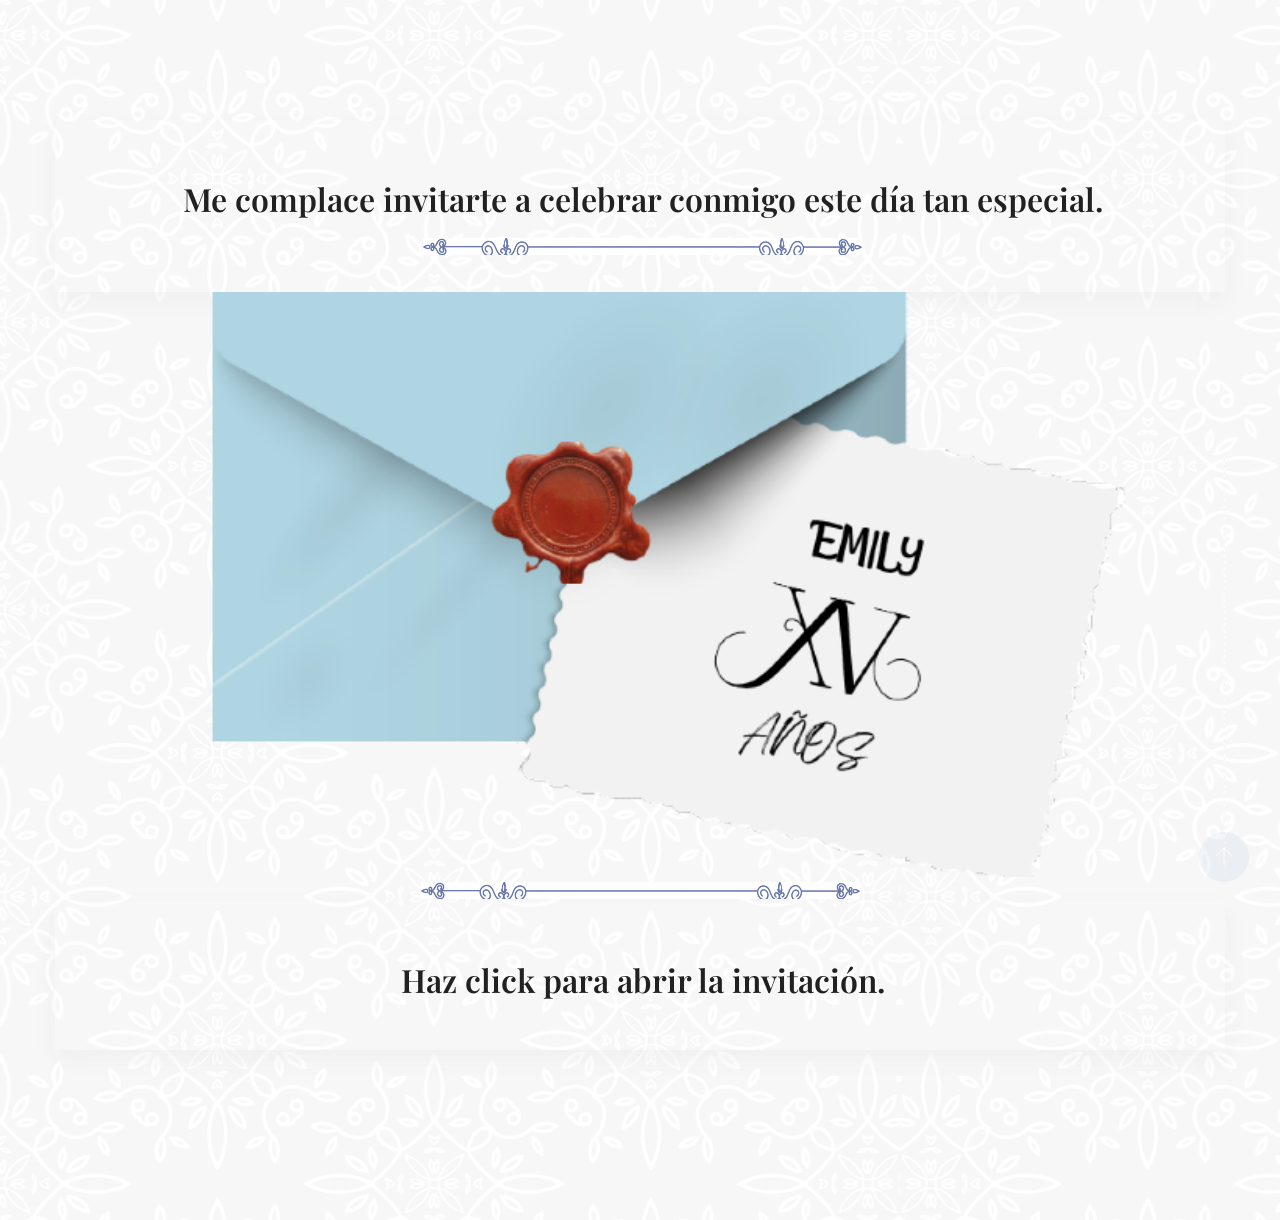
==== index.html @ 2a19848a "add audio" ====
<!doctype html>
<html class="no-js" lang="zxx">
<head>
    <meta charset="utf-8">
    <meta http-equiv="x-ua-compatible" content="ie=edge">
    <title>XV años | Emily </title>
    <meta name="description" content="">
    <meta name="viewport" content="width=device-width, initial-scale=1">
    <link rel="manifest" href="">
    <link rel="shortcut icon" type="image/x-icon" href="assets/img/favicon.ico">

    <!-- CSS here -->
    <link rel="stylesheet" href="assets/css/bootstrap.min.css">
    <link rel="stylesheet" href="assets/css/owl.carousel.min.css">
    <link rel="stylesheet" href="assets/css/flaticon.css">
    <link rel="stylesheet" href="assets/css/slicknav.css">
    <link rel="stylesheet" href="assets/css/animate.min.css">
    <link rel="stylesheet" href="assets/css/magnific-popup.css">
    <link rel="stylesheet" href="assets/css/fontawesome-all.min.css">
    <link rel="stylesheet" href="assets/css/themify-icons.css">
    <link rel="stylesheet" href="assets/css/slick.css">
    <link rel="stylesheet" href="assets/css/nice-select.css">
    <link rel="stylesheet" href="assets/css/style.css">
</head>
<body>
<!-- Preloader Start -->
<div id="preloader-active">
    <div class="preloader d-flex align-items-center justify-content-center">
        <div class="preloader-inner position-relative">
            <div class="preloader-circle"></div>
            <div class="preloader-img pere-text">
                <img src="assets/img/logo/logo.png" alt="">
            </div>
        </div>
    </div>
</div>
<!-- Preloader Start-->
<header>
   
</header>

<main style="background-image: url('assets/img/gallery/section_bg1.png'); background-size: cover; background-position: center; background-repeat: repeat;">  
    <!--? slider Area Start-->

    <!--================Blog Area =================-->
    <section class="blog_area section-padding">
        <div class="container">
            <div class="row">
                <div class="col-lg-12 mb-5 mb-lg-0">
                    <div class="blog_left_sidebar">
                        <article class="blog_item">
                            <div class="blog_details">
                                <a class="d-inline-block" href="invitacion.html">
                                    <h2>Me complace invitarte a celebrar conmigo este día tan especial.</h2>
                                     <div class=" text-center">
                                     <img src="assets/img/gallery/tittle_img.png" alt="">
                                    </div>
                                </a>
                               
                            </div>
                            <div class="blog_item_img">
                                <a  id="start" href="invitacion.html">
                                <img class="card-img rounded-0" src="assets/img/blog/single_blog_1.png" alt="">
                                 </a>
                            </div>

                             <div class=" text-center">
                                <img src="assets/img/gallery/tittle_img.png" alt="">
                            </div>

                            <div class="blog_details">
                                <a class="d-inline-block" href="invitacion.html">
                                    <h2>Haz click para abrir la invitación.</h2>
                                </a>
                              
                            </div>
                        </article>
                     
                    </div>
                </div>                    
            </div>
        </div>
    </section>
    <!--================Blog Area =================-->
</main>
<script>
const myElement = document.getElementById('start');
if (myElement) {
     console.log("existe");
    myElement.addEventListener('click', function () {
        // Guardamos una señal en localStorage antes de irnos
        localStorage.setItem('reproducirAudio', 'true');
        
        // Redirigimos a la siguiente página
       console.log("hice click");
    });
}
</script>

<!-- JS here -->

    <script src="./assets/js/vendor/modernizr-3.5.0.min.js"></script>
    <!-- Jquery, Popper, Bootstrap -->
    <script src="./assets/js/vendor/jquery-1.12.4.min.js"></script>
    <script src="./assets/js/popper.min.js"></script>
    <script src="./assets/js/bootstrap.min.js"></script>
    <!-- Jquery Mobile Menu -->
    <script src="./assets/js/jquery.slicknav.min.js"></script>

    <!-- Jquery Slick , Owl-Carousel Plugins -->
    <script src="./assets/js/owl.carousel.min.js"></script>
    <script src="./assets/js/slick.min.js"></script>

    <!-- One Page, Animated-HeadLin -->
    <script src="./assets/js/wow.min.js"></script>
    <script src="./assets/js/animated.headline.js"></script>

    <!-- Scrollup, nice-select, sticky -->
    <script src="./assets/js/jquery.scrollUp.min.js"></script>
    <script src="./assets/js/jquery.nice-select.min.js"></script>
    <script src="./assets/js/jquery.sticky.js"></script>
    <script src="./assets/js/jquery.magnific-popup.js"></script>

    <!-- contact js -->
    <script src="./assets/js/contact.js"></script>
    <script src="./assets/js/jquery.form.js"></script>
    <script src="./assets/js/jquery.validate.min.js"></script>
    <script src="./assets/js/mail-script.js"></script>
    <script src="./assets/js/jquery.ajaxchimp.min.js"></script>

    <!-- Jquery Plugins, main Jquery -->	
    <script src="./assets/js/plugins.js"></script>
    <script src="./assets/js/main.js"></script>

</body>
</html>
---- assets/css/flaticon.css ----
/*
  	Flaticon icon font: Flaticon
  	Creation date: 03/02/2020 09:43
  	*/

@font-face {
  font-family: "Flaticon";
  src: url("../fonts/Flaticon.eot");
  src: url("../fonts/Flaticon.eot?#iefix") format("embedded-opentype"),
       url("../fonts/Flaticon.woff2") format("woff2"),
       url("../fonts/Flaticon.woff") format("woff"),
       url("../fonts/Flaticon.ttf") format("truetype"),
       url("../fonts/Flaticon.svg#Flaticon") format("svg");
  font-weight: normal;
  font-style: normal;
}

@media screen and (-webkit-min-device-pixel-ratio:0) {
  @font-face {
    font-family: "Flaticon";
    src: url("../fonts/Flaticon.svg#Flaticon") format("svg");
  }
}

[class^="flaticon-"]:before, [class*=" flaticon-"]:before,
[class^="flaticon-"]:after, [class*=" flaticon-"]:after {   
font-family: Flaticon;

}

.flaticon-chart:before { content: "\f100"; }
.flaticon-speaker:before { content: "\f101"; }
.flaticon-growth:before { content: "\f102"; }
.flaticon-social-media-marketing:before { content: "\f103"; }
.flaticon-tasks:before { content: "\f104"; }
.flaticon-project:before { content: "\f105"; }
.flaticon-award:before { content: "\f106"; }
.flaticon-quote:before { content: "\f107"; }
.flaticon-quote-1:before { content: "\f108"; }
---- assets/css/themify-icons.css ----
@font-face {
	font-family: 'themify';
	src:url('../fonts/themify.eot?-fvbane');


	src:url('../fonts/themify.eot?#iefix-fvbane') format('embedded-opentype'),
		url('../fonts/themify.woff?-fvbane') format('woff'),
		url('../fonts/themify.ttf?-fvbane') format('truetype'),
		url('../fonts/themify.svg?-fvbane#themify') format('svg');
	font-weight: normal;
	font-style: normal;
}

[class^="ti-"], [class*=" ti-"] {
	font-family: 'themify';
	speak: none;
	font-style: normal;
	font-weight: normal;
	font-variant: normal;
	text-transform: none;
	line-height: 1;

	/* Better Font Rendering =========== */
	-webkit-font-smoothing: antialiased;
	-moz-osx-font-smoothing: grayscale;
}

.ti-wand:before {
	content: "\e600";
}
.ti-volume:before {
	content: "\e601";
}
.ti-user:before {
	content: "\e602";
}
.ti-unlock:before {
	content: "\e603";
}
.ti-unlink:before {
	content: "\e604";
}
.ti-trash:before {
	content: "\e605";
}
.ti-thought:before {
	content: "\e606";
}
.ti-target:before {
	content: "\e607";
}
.ti-tag:before {
	content: "\e608";
}
.ti-tablet:before {
	content: "\e609";
}
.ti-star:before {
	content: "\e60a";
}
.ti-spray:before {
	content: "\e60b";
}
.ti-signal:before {
	content: "\e60c";
}
.ti-shopping-cart:before {
	content: "\e60d";
}
.ti-shopping-cart-full:before {
	content: "\e60e";
}
.ti-settings:before {
	content: "\e60f";
}
.ti-search:before {
	content: "\e610";
}
.ti-zoom-in:before {
	content: "\e611";
}
.ti-zoom-out:before {
	content: "\e612";
}
.ti-cut:before {
	content: "\e613";
}
.ti-ruler:before {
	content: "\e614";
}
.ti-ruler-pencil:before {
	content: "\e615";
}
.ti-ruler-alt:before {
	content: "\e616";
}
.ti-bookmark:before {
	content: "\e617";
}
.ti-bookmark-alt:before {
	content: "\e618";
}
.ti-reload:before {
	content: "\e619";
}
.ti-plus:before {
	content: "\e61a";
}
.ti-pin:before {
	content: "\e61b";
}
.ti-pencil:before {
	content: "\e61c";
}
.ti-pencil-alt:before {
	content: "\e61d";
}
.ti-paint-roller:before {
	content: "\e61e";
}
.ti-paint-bucket:before {
	content: "\e61f";
}
.ti-na:before {
	content: "\e620";
}
.ti-mobile:before {
	content: "\e621";
}
.ti-minus:before {
	content: "\e622";
}
.ti-medall:before {
	content: "\e623";
}
.ti-medall-alt:before {
	content: "\e624";
}
.ti-marker:before {
	content: "\e625";
}
.ti-marker-alt:before {
	content: "\e626";
}
.ti-arrow-up:before {
	content: "\e627";
}
.ti-arrow-right:before {
	content: "\e628";
}
.ti-arrow-left:before {
	content: "\e629";
}
.ti-arrow-down:before {
	content: "\e62a";
}
.ti-lock:before {
	content: "\e62b";
}
.ti-location-arrow:before {
	content: "\e62c";
}
.ti-link:before {
	content: "\e62d";
}
.ti-layout:before {
	content: "\e62e";
}
.ti-layers:before {
	content: "\e62f";
}
.ti-layers-alt:before {
	content: "\e630";
}
.ti-key:before {
	content: "\e631";
}
.ti-import:before {
	content: "\e632";
}
.ti-image:before {
	content: "\e633";
}
.ti-heart:before {
	content: "\e634";
}
.ti-heart-broken:before {
	content: "\e635";
}
.ti-hand-stop:before {
	content: "\e636";
}
.ti-hand-open:before {
	content: "\e637";
}
.ti-hand-drag:before {
	content: "\e638";
}
.ti-folder:before {
	content: "\e639";
}
.ti-flag:before {
	content: "\e63a";
}
.ti-flag-alt:before {
	content: "\e63b";
}
.ti-flag-alt-2:before {
	content: "\e63c";
}
.ti-eye:before {
	content: "\e63d";
}
.ti-export:before {
	content: "\e63e";
}
.ti-exchange-vertical:before {
	content: "\e63f";
}
.ti-desktop:before {
	content: "\e640";
}
.ti-cup:before {
	content: "\e641";
}
.ti-crown:before {
	content: "\e642";
}
.ti-comments:before {
	content: "\e643";
}
.ti-comment:before {
	content: "\e644";
}
.ti-comment-alt:before {
	content: "\e645";
}
.ti-close:before {
	content: "\e646";
}
.ti-clip:before {
	content: "\e647";
}
.ti-angle-up:before {
	content: "\e648";
}
.ti-angle-right:before {
	content: "\e649";
}
.ti-angle-left:before {
	content: "\e64a";
}
.ti-angle-down:before {
	content: "\e64b";
}
.ti-check:before {
	content: "\e64c";
}
.ti-check-box:before {
	content: "\e64d";
}
.ti-camera:before {
	content: "\e64e";
}
.ti-announcement:before {
	content: "\e64f";
}
.ti-brush:before {
	content: "\e650";
}
.ti-briefcase:before {
	content: "\e651";
}
.ti-bolt:before {
	content: "\e652";
}
.ti-bolt-alt:before {
	content: "\e653";
}
.ti-blackboard:before {
	content: "\e654";
}
.ti-bag:before {
	content: "\e655";
}
.ti-move:before {
	content: "\e656";
}
.ti-arrows-vertical:before {
	content: "\e657";
}
.ti-arrows-horizontal:before {
	content: "\e658";
}
.ti-fullscreen:before {
	content: "\e659";
}
.ti-arrow-top-right:before {
	content: "\e65a";
}
.ti-arrow-top-left:before {
	content: "\e65b";
}
.ti-arrow-circle-up:before {
	content: "\e65c";
}
.ti-arrow-circle-right:before {
	content: "\e65d";
}
.ti-arrow-circle-left:before {
	content: "\e65e";
}
.ti-arrow-circle-down:before {
	content: "\e65f";
}
.ti-angle-double-up:before {
	content: "\e660";
}
.ti-angle-double-right:before {
	content: "\e661";
}
.ti-angle-double-left:before {
	content: "\e662";
}
.ti-angle-double-down:before {
	content: "\e663";
}
.ti-zip:before {
	content: "\e664";
}
.ti-world:before {
	content: "\e665";
}
.ti-wheelchair:before {
	content: "\e666";
}
.ti-view-list:before {
	content: "\e667";
}
.ti-view-list-alt:before {
	content: "\e668";
}
.ti-view-grid:before {
	content: "\e669";
}
.ti-uppercase:before {
	content: "\e66a";
}
.ti-upload:before {
	content: "\e66b";
}
.ti-underline:before {
	content: "\e66c";
}
.ti-truck:before {
	content: "\e66d";
}
.ti-timer:before {
	content: "\e66e";
}
.ti-ticket:before {
	content: "\e66f";
}
.ti-thumb-up:before {
	content: "\e670";
}
.ti-thumb-down:before {
	content: "\e671";
}
.ti-text:before {
	content: "\e672";
}
.ti-stats-up:before {
	content: "\e673";
}
.ti-stats-down:before {
	content: "\e674";
}
.ti-split-v:before {
	content: "\e675";
}
.ti-split-h:before {
	content: "\e676";
}
.ti-smallcap:before {
	content: "\e677";
}
.ti-shine:before {
	content: "\e678";
}
.ti-shift-right:before {
	content: "\e679";
}
.ti-shift-left:before {
	content: "\e67a";
}
.ti-shield:before {
	content: "\e67b";
}
.ti-notepad:before {
	content: "\e67c";
}
.ti-server:before {
	content: "\e67d";
}
.ti-quote-right:before {
	content: "\e67e";
}
.ti-quote-left:before {
	content: "\e67f";
}
.ti-pulse:before {
	content: "\e680";
}
.ti-printer:before {
	content: "\e681";
}
.ti-power-off:before {
	content: "\e682";
}
.ti-plug:before {
	content: "\e683";
}
.ti-pie-chart:before {
	content: "\e684";
}
.ti-paragraph:before {
	content: "\e685";
}
.ti-panel:before {
	content: "\e686";
}
.ti-package:before {
	content: "\e687";
}
.ti-music:before {
	content: "\e688";
}
.ti-music-alt:before {
	content: "\e689";
}
.ti-mouse:before {
	content: "\e68a";
}
.ti-mouse-alt:before {
	content: "\e68b";
}
.ti-money:before {
	content: "\e68c";
}
.ti-microphone:before {
	content: "\e68d";
}
.ti-menu:before {
	content: "\e68e";
}
.ti-menu-alt:before {
	content: "\e68f";
}
.ti-map:before {
	content: "\e690";
}
.ti-map-alt:before {
	content: "\e691";
}
.ti-loop:before {
	content: "\e692";
}
.ti-location-pin:before {
	content: "\e693";
}
.ti-list:before {
	content: "\e694";
}
.ti-light-bulb:before {
	content: "\e695";
}
.ti-Italic:before {
	content: "\e696";
}
.ti-info:before {
	content: "\e697";
}
.ti-infinite:before {
	content: "\e698";
}
.ti-id-badge:before {
	content: "\e699";
}
.ti-hummer:before {
	content: "\e69a";
}
.ti-home:before {
	content: "\e69b";
}
.ti-help:before {
	content: "\e69c";
}
.ti-headphone:before {
	content: "\e69d";
}
.ti-harddrives:before {
	content: "\e69e";
}
.ti-harddrive:before {
	content: "\e69f";
}
.ti-gift:before {
	content: "\e6a0";
}
.ti-game:before {
	content: "\e6a1";
}
.ti-filter:before {
	content: "\e6a2";
}
.ti-files:before {
	content: "\e6a3";
}
.ti-file:before {
	content: "\e6a4";
}
.ti-eraser:before {
	content: "\e6a5";
}
.ti-envelope:before {
	content: "\e6a6";
}
.ti-download:before {
	content: "\e6a7";
}
.ti-direction:before {
	content: "\e6a8";
}
.ti-direction-alt:before {
	content: "\e6a9";
}
.ti-dashboard:before {
	content: "\e6aa";
}
.ti-control-stop:before {
	content: "\e6ab";
}
.ti-control-shuffle:before {
	content: "\e6ac";
}
.ti-control-play:before {
	content: "\e6ad";
}
.ti-control-pause:before {
	content: "\e6ae";
}
.ti-control-forward:before {
	content: "\e6af";
}
.ti-control-backward:before {
	content: "\e6b0";
}
.ti-cloud:before {
	content: "\e6b1";
}
.ti-cloud-up:before {
	content: "\e6b2";
}
.ti-cloud-down:before {
	content: "\e6b3";
}
.ti-clipboard:before {
	content: "\e6b4";
}
.ti-car:before {
	content: "\e6b5";
}
.ti-calendar:before {
	content: "\e6b6";
}
.ti-book:before {
	content: "\e6b7";
}
.ti-bell:before {
	content: "\e6b8";
}
.ti-basketball:before {
	content: "\e6b9";
}
.ti-bar-chart:before {
	content: "\e6ba";
}
.ti-bar-chart-alt:before {
	content: "\e6bb";
}
.ti-back-right:before {
	content: "\e6bc";
}
.ti-back-left:before {
	content: "\e6bd";
}
.ti-arrows-corner:before {
	content: "\e6be";
}
.ti-archive:before {
	content: "\e6bf";
}
.ti-anchor:before {
	content: "\e6c0";
}
.ti-align-right:before {
	content: "\e6c1";
}
.ti-align-left:before {
	content: "\e6c2";
}
.ti-align-justify:before {
	content: "\e6c3";
}
.ti-align-center:before {
	content: "\e6c4";
}
.ti-alert:before {
	content: "\e6c5";
}
.ti-alarm-clock:before {
	content: "\e6c6";
}
.ti-agenda:before {
	content: "\e6c7";
}
.ti-write:before {
	content: "\e6c8";
}
.ti-window:before {
	content: "\e6c9";
}
.ti-widgetized:before {
	content: "\e6ca";
}
.ti-widget:before {
	content: "\e6cb";
}
.ti-widget-alt:before {
	content: "\e6cc";
}
.ti-wallet:before {
	content: "\e6cd";
}
.ti-video-clapper:before {
	content: "\e6ce";
}
.ti-video-camera:before {
	content: "\e6cf";
}
.ti-vector:before {
	content: "\e6d0";
}
.ti-themify-logo:before {
	content: "\e6d1";
}
.ti-themify-favicon:before {
	content: "\e6d2";
}
.ti-themify-favicon-alt:before {
	content: "\e6d3";
}
.ti-support:before {
	content: "\e6d4";
}
.ti-stamp:before {
	content: "\e6d5";
}
.ti-split-v-alt:before {
	content: "\e6d6";
}
.ti-slice:before {
	content: "\e6d7";
}
.ti-shortcode:before {
	content: "\e6d8";
}
.ti-shift-right-alt:before {
	content: "\e6d9";
}
.ti-shift-left-alt:before {
	content: "\e6da";
}
.ti-ruler-alt-2:before {
	content: "\e6db";
}
.ti-receipt:before {
	content: "\e6dc";
}
.ti-pin2:before {
	content: "\e6dd";
}
.ti-pin-alt:before {
	content: "\e6de";
}
.ti-pencil-alt2:before {
	content: "\e6df";
}
.ti-palette:before {
	content: "\e6e0";
}
.ti-more:before {
	content: "\e6e1";
}
.ti-more-alt:before {
	content: "\e6e2";
}
.ti-microphone-alt:before {
	content: "\e6e3";
}
.ti-magnet:before {
	content: "\e6e4";
}
.ti-line-double:before {
	content: "\e6e5";
}
.ti-line-dotted:before {
	content: "\e6e6";
}
.ti-line-dashed:before {
	content: "\e6e7";
}
.ti-layout-width-full:before {
	content: "\e6e8";
}
.ti-layout-width-default:before {
	content: "\e6e9";
}
.ti-layout-width-default-alt:before {
	content: "\e6ea";
}
.ti-layout-tab:before {
	content: "\e6eb";
}
.ti-layout-tab-window:before {
	content: "\e6ec";
}
.ti-layout-tab-v:before {
	content: "\e6ed";
}
.ti-layout-tab-min:before {
	content: "\e6ee";
}
.ti-layout-slider:before {
	content: "\e6ef";
}
.ti-layout-slider-alt:before {
	content: "\e6f0";
}
.ti-layout-sidebar-right:before {
	content: "\e6f1";
}
.ti-layout-sidebar-none:before {
	content: "\e6f2";
}
.ti-layout-sidebar-left:before {
	content: "\e6f3";
}
.ti-layout-placeholder:before {
	content: "\e6f4";
}
.ti-layout-menu:before {
	content: "\e6f5";
}
.ti-layout-menu-v:before {
	content: "\e6f6";
}
.ti-layout-menu-separated:before {
	content: "\e6f7";
}
.ti-layout-menu-full:before {
	content: "\e6f8";
}
.ti-layout-media-right-alt:before {
	content: "\e6f9";
}
.ti-layout-media-right:before {
	content: "\e6fa";
}
.ti-layout-media-overlay:before {
	content: "\e6fb";
}
.ti-layout-media-overlay-alt:before {
	content: "\e6fc";
}
.ti-layout-media-overlay-alt-2:before {
	content: "\e6fd";
}
.ti-layout-media-left-alt:before {
	content: "\e6fe";
}
.ti-layout-media-left:before {
	content: "\e6ff";
}
.ti-layout-media-center-alt:before {
	content: "\e700";
}
.ti-layout-media-center:before {
	content: "\e701";
}
.ti-layout-list-thumb:before {
	content: "\e702";
}
.ti-layout-list-thumb-alt:before {
	content: "\e703";
}
.ti-layout-list-post:before {
	content: "\e704";
}
.ti-layout-list-large-image:before {
	content: "\e705";
}
.ti-layout-line-solid:before {
	content: "\e706";
}
.ti-layout-grid4:before {
	content: "\e707";
}
.ti-layout-grid3:before {
	content: "\e708";
}
.ti-layout-grid2:before {
	content: "\e709";
}
.ti-layout-grid2-thumb:before {
	content: "\e70a";
}
.ti-layout-cta-right:before {
	content: "\e70b";
}
.ti-layout-cta-left:before {
	content: "\e70c";
}
.ti-layout-cta-center:before {
	content: "\e70d";
}
.ti-layout-cta-btn-right:before {
	content: "\e70e";
}
.ti-layout-cta-btn-left:before {
	content: "\e70f";
}
.ti-layout-column4:before {
	content: "\e710";
}
.ti-layout-column3:before {
	content: "\e711";
}
.ti-layout-column2:before {
	content: "\e712";
}
.ti-layout-accordion-separated:before {
	content: "\e713";
}
.ti-layout-accordion-merged:before {
	content: "\e714";
}
.ti-layout-accordion-list:before {
	content: "\e715";
}
.ti-ink-pen:before {
	content: "\e716";
}
.ti-info-alt:before {
	content: "\e717";
}
.ti-help-alt:before {
	content: "\e718";
}
.ti-headphone-alt:before {
	content: "\e719";
}
.ti-hand-point-up:before {
	content: "\e71a";
}
.ti-hand-point-right:before {
	content: "\e71b";
}
.ti-hand-point-left:before {
	content: "\e71c";
}
.ti-hand-point-down:before {
	content: "\e71d";
}
.ti-gallery:before {
	content: "\e71e";
}
.ti-face-smile:before {
	content: "\e71f";
}
.ti-face-sad:before {
	content: "\e720";
}
.ti-credit-card:before {
	content: "\e721";
}
.ti-control-skip-forward:before {
	content: "\e722";
}
.ti-control-skip-backward:before {
	content: "\e723";
}
.ti-control-record:before {
	content: "\e724";
}
.ti-control-eject:before {
	content: "\e725";
}
.ti-comments-smiley:before {
	content: "\e726";
}
.ti-brush-alt:before {
	content: "\e727";
}
.ti-youtube:before {
	content: "\e728";
}
.ti-vimeo:before {
	content: "\e729";
}
.ti-twitter:before {
	content: "\e72a";
}
.ti-time:before {
	content: "\e72b";
}
.ti-tumblr:before {
	content: "\e72c";
}
.ti-skype:before {
	content: "\e72d";
}
.ti-share:before {
	content: "\e72e";
}
.ti-share-alt:before {
	content: "\e72f";
}
.ti-rocket:before {
	content: "\e730";
}
.ti-pinterest:before {
	content: "\e731";
}
.ti-new-window:before {
	content: "\e732";
}
.ti-microsoft:before {
	content: "\e733";
}
.ti-list-ol:before {
	content: "\e734";
}
.ti-linkedin:before {
	content: "\e735";
}
.ti-layout-sidebar-2:before {
	content: "\e736";
}
.ti-layout-grid4-alt:before {
	content: "\e737";
}
.ti-layout-grid3-alt:before {
	content: "\e738";
}
.ti-layout-grid2-alt:before {
	content: "\e739";
}
.ti-layout-column4-alt:before {
	content: "\e73a";
}
.ti-layout-column3-alt:before {
	content: "\e73b";
}
.ti-layout-column2-alt:before {
	content: "\e73c";
}
.ti-instagram:before {
	content: "\e73d";
}
.ti-google:before {
	content: "\e73e";
}
.ti-github:before {
	content: "\e73f";
}
.ti-flickr:before {
	content: "\e740";
}
.ti-facebook:before {
	content: "\e741";
}
.ti-dropbox:before {
	content: "\e742";
}
.ti-dribbble:before {
	content: "\e743";
}
.ti-apple:before {
	content: "\e744";
}
.ti-android:before {
	content: "\e745";
}
.ti-save:before {
	content: "\e746";
}
.ti-save-alt:before {
	content: "\e747";
}
.ti-yahoo:before {
	content: "\e748";
}
.ti-wordpress:before {
	content: "\e749";
}
.ti-vimeo-alt:before {
	content: "\e74a";
}
.ti-twitter-alt:before {
	content: "\e74b";
}
.ti-tumblr-alt:before {
	content: "\e74c";
}
.ti-trello:before {
	content: "\e74d";
}
.ti-stack-overflow:before {
	content: "\e74e";
}
.ti-soundcloud:before {
	content: "\e74f";
}
.ti-sharethis:before {
	content: "\e750";
}
.ti-sharethis-alt:before {
	content: "\e751";
}
.ti-reddit:before {
	content: "\e752";
}
.ti-pinterest-alt:before {
	content: "\e753";
}
.ti-microsoft-alt:before {
	content: "\e754";
}
.ti-linux:before {
	content: "\e755";
}
.ti-jsfiddle:before {
	content: "\e756";
}
.ti-joomla:before {
	content: "\e757";
}
.ti-html5:before {
	content: "\e758";
}
.ti-flickr-alt:before {
	content: "\e759";
}
.ti-email:before {
	content: "\e75a";
}
.ti-drupal:before {
	content: "\e75b";
}
.ti-dropbox-alt:before {
	content: "\e75c";
}
.ti-css3:before {
	content: "\e75d";
}
.ti-rss:before {
	content: "\e75e";
}
.ti-rss-alt:before {
	content: "\e75f";
}
---- assets/css/nice-select.css ----
.nice-select {
  -webkit-tap-highlight-color: transparent;
  background-color: #fff;
  border-radius: 5px;
  border: solid 1px #e8e8e8;
  box-sizing: border-box;
  clear: both;
  cursor: pointer;
  display: block;
  float: left;
  font-family: inherit;
  font-size: 14px;
  font-weight: normal;
  height: 42px;
  line-height: 40px;
  outline: none;
  padding-left: 18px;
  padding-right: 30px;
  position: relative;
  text-align: left !important;
  -webkit-transition: all 0.2s ease-in-out;
  transition: all 0.2s ease-in-out;
  -webkit-user-select: none;
     -moz-user-select: none;
      -ms-user-select: none;
          user-select: none;
  white-space: nowrap;
  width: auto; }
  .nice-select:hover {
    border-color: #dbdbdb; }
  .nice-select:active, .nice-select.open, .nice-select:focus {
    border-color: #999; }
  .nice-select:after {
    border-bottom: 2px solid #999;
    border-right: 2px solid #999;
    content: '';
    display: block;
    height: 5px;
    margin-top: -4px;
    pointer-events: none;
    position: absolute;
    right: 12px;
    top: 50%;
    -webkit-transform-origin: 66% 66%;
        -ms-transform-origin: 66% 66%;
            transform-origin: 66% 66%;
    -webkit-transform: rotate(45deg);
        -ms-transform: rotate(45deg);
            transform: rotate(45deg);
    -webkit-transition: all 0.15s ease-in-out;
    transition: all 0.15s ease-in-out;
    width: 5px; }
  .nice-select.open:after {
    -webkit-transform: rotate(-135deg);
        -ms-transform: rotate(-135deg);
            transform: rotate(-135deg); }
  .nice-select.open .list {
    opacity: 1;
    pointer-events: auto;
    -webkit-transform: scale(1) translateY(0);
        -ms-transform: scale(1) translateY(0);
            transform: scale(1) translateY(0); }
  .nice-select.disabled {
    border-color: #ededed;
    color: #999;
    pointer-events: none; }
    .nice-select.disabled:after {
      border-color: #cccccc; }
  .nice-select.wide {
    width: 100%; }
    .nice-select.wide .list {
      left: 0 !important;
      right: 0 !important; }
  .nice-select.right {
    float: right; }
    .nice-select.right .list {
      left: auto;
      right: 0; }
  .nice-select.small {
    font-size: 12px;
    height: 36px;
    line-height: 34px; }
    .nice-select.small:after {
      height: 4px;
      width: 4px; }
    .nice-select.small .option {
      line-height: 34px;
      min-height: 34px; }
  .nice-select .list {
    background-color: #fff;
    border-radius: 5px;
    box-shadow: 0 0 0 1px rgba(68, 68, 68, 0.11);
    box-sizing: border-box;
    margin-top: 4px;
    opacity: 0;
    overflow: hidden;
    padding: 0;
    pointer-events: none;
    position: absolute;
    top: 100%;
    left: 0;
    -webkit-transform-origin: 50% 0;
        -ms-transform-origin: 50% 0;
            transform-origin: 50% 0;
    -webkit-transform: scale(0.75) translateY(-21px);
        -ms-transform: scale(0.75) translateY(-21px);
            transform: scale(0.75) translateY(-21px);
    -webkit-transition: all 0.2s cubic-bezier(0.5, 0, 0, 1.25), opacity 0.15s ease-out;
    transition: all 0.2s cubic-bezier(0.5, 0, 0, 1.25), opacity 0.15s ease-out;
    z-index: 9; }
    .nice-select .list:hover .option:not(:hover) {
      background-color: transparent !important; }
  .nice-select .option {
    cursor: pointer;
    font-weight: 400;
    line-height: 40px;
    list-style: none;
    min-height: 40px;
    outline: none;
    padding-left: 18px;
    padding-right: 29px;
    text-align: left;
    -webkit-transition: all 0.2s;
    transition: all 0.2s; }
    .nice-select .option:hover, .nice-select .option.focus, .nice-select .option.selected.focus {
      background-color: #f6f6f6; }
    .nice-select .option.selected {
      font-weight: bold; }
    .nice-select .option.disabled {
      background-color: transparent;
      color: #999;
      cursor: default; }

.no-csspointerevents .nice-select .list {
  display: none; }

.no-csspointerevents .nice-select.open .list {
  display: block; }
---- assets/css/style.css ----
@import url("https://fonts.googleapis.com/css?family=Barlow:300,400,500,600,700|Playfair+Display:400,500,600,700,800,900|Roboto:300,400,500,700&display=swap");

.white-bg {
    background: #ffffff
}

.gray-bg {
    background: #f5f5f5
}

.section-bg1 {
    background: #13151b
}

.gray-bg {
    background: #f7f7fd
}

.white-bg {
    background: #fff
}

.black-bg {
    background: #16161a
}

.theme-bg {
    background: #97AAD4
}

.brand-bg {
    background: #f1f4fa
}

.testimonial-bg {
    background: #f9fafc
}

.white-color {
    color: #fff
}

.black-color {
    color: #16161a
}

.theme-color {
    color: #97AAD4
}

.boxed-btn {
    background: #fff;
    color: #97AAD4 !important;
    display: inline-block;
    padding: 18px 44px;
    font-family: "Playfair Display", serif;
    font-size: 14px;
    font-weight: 400;
    border: 0;
    border: 1px solid #97AAD4;
    letter-spacing: 3px;
    text-align: center;
    color: #97AAD4;
    text-transform: uppercase;
    cursor: pointer
}

.boxed-btn:hover {
    background: #97AAD4;
    color: #fff !important;
    border: 1px solid #97AAD4
}

.boxed-btn:focus {
    outline: none
}

.boxed-btn.large-width {
    width: 220px
}

[data-overlay] {
    position: relative;
    background-size: cover;
    background-repeat: no-repeat;
    background-position: center center
}

[data-overlay]::before {
    position: absolute;
    left: 0;
    top: 0;
    right: 0;
    bottom: 0;
    content: ""
}

[data-opacity="1"]::before {
    opacity: 0.1
}

[data-opacity="2"]::before {
    opacity: 0.2
}

[data-opacity="3"]::before {
    opacity: 0.3
}

[data-opacity="4"]::before {
    opacity: 0.4
}

[data-opacity="5"]::before {
    opacity: 0.5
}

[data-opacity="6"]::before {
    opacity: 0.6
}

[data-opacity="7"]::before {
    opacity: 0.7
}

[data-opacity="8"]::before {
    opacity: 0.8
}

[data-opacity="9"]::before {
    opacity: 0.9
}

body {
    font-family: "Roboto", sans-serif;
    font-weight: normal;
    font-style: normal
}

h1,
h2,
h3,
h3,
h4,
h5,
h6 {
    font-family: "Playfair Display", serif;
    color: #212121;
    margin-top: 0px;
    font-style: normal;
    font-weight: 500;
    text-transform: normal
}

p {
    font-family: "Roboto", sans-serif;
    color: #2e3c40;
    font-size: 16px;
    line-height: 30px;
    margin-bottom: 15px;
    font-weight: normal
}

.bg-img-1 {
    background-image: url(../img/slider/slider-img-1.jpg)
}

.bg-img-2 {
    background-image: url(../img/background-img/bg-img-2.jpg)
}

.cta-bg-1 {
    background-image: url(../img/background-img/bg-img-3.jpg)
}

.img {
    max-width: 100%;
    -webkit-transition: all .3s ease-out 0s;
    -moz-transition: all .3s ease-out 0s;
    -ms-transition: all .3s ease-out 0s;
    -o-transition: all .3s ease-out 0s;
    transition: all .3s ease-out 0s
}

.f-left {
    float: left
}

.f-right {
    float: right
}

.fix {
    overflow: hidden
}

.clear {
    clear: both
}

a,
.button {
    -webkit-transition: all .3s ease-out 0s;
    -moz-transition: all .3s ease-out 0s;
    -ms-transition: all .3s ease-out 0s;
    -o-transition: all .3s ease-out 0s;
    transition: all .3s ease-out 0s
}

a:focus,
.button:focus {
    text-decoration: none;
    outline: none
}

a {
    color: #635c5c
}

a:hover {
    color: #fff
}

a:focus,
a:hover,
.portfolio-cat a:hover,
.footer -menu li a:hover {
    text-decoration: none
}

a,
button {
    color: #fff;
    outline: medium none
}

button:focus,
input:focus,
input:focus,
textarea,
textarea:focus {
    outline: 0
}

.uppercase {
    text-transform: uppercase
}

input:focus::-moz-placeholder {
    opacity: 0;
    -webkit-transition: .4s;
    -o-transition: .4s;
    transition: .4s
}

.capitalize {
    text-transform: capitalize
}

h1 a,
h2 a,
h3 a,
h4 a,
h5 a,
h6 a {
    color: inherit
}

ul {
    margin: 0px;
    padding: 0px
}

li {
    list-style: none
}

hr {
    border-bottom: 1px solid #eceff8;
    border-top: 0 none;
    margin: 30px 0;
    padding: 0
}

.theme-overlay {
    position: relative
}

.theme-overlay::before {
    background: #1696e7 none repeat scroll 0 0;
    content: "";
    height: 100%;
    left: 0;
    opacity: 0.6;
    position: absolute;
    top: 0;
    width: 100%
}

.overlay {
    position: relative;
    z-index: 0
}

.overlay::before {
    position: absolute;
    content: "";
    top: 0;
    left: 0;
    width: 100%;
    height: 100%;
    z-index: -1
}

.overlay2 {
    position: relative;
    z-index: 0
}

.overlay2::before {
    position: absolute;
    content: "";
    background-color: #2E2200;
    top: 0;
    left: 0;
    width: 100%;
    height: 100%;
    z-index: -1;
    opacity: 0.5
}

.section-padding {
    padding-top: 120px;
    padding-bottom: 120px
}

.separator {
    border-top: 1px solid #f2f2f2
}

.mb-90 {
    margin-bottom: 90px
}

@media (max-width: 767px) {
    .mb-90 {
        margin-bottom: 30px
    }
}

@media (min-width: 768px) and (max-width: 991px) {
    .mb-90 {
        margin-bottom: 45px
    }
}

.owl-carousel .owl-nav div {
    background: rgba(255, 255, 255, 0.8) none repeat scroll 0 0;
    height: 40px;
    left: 20px;
    line-height: 40px;
    font-size: 22px;
    color: #646464;
    opacity: 1;
    visibility: visible;
    position: absolute;
    text-align: center;
    top: 50%;
    transform: translateY(-50%);
    transition: all 0.3s ease 0s;
    width: 40px
}

.owl-carousel .owl-nav div.owl-next {
    left: auto;
    right: -30px
}

.owl-carousel .owl-nav div.owl-next i {
    position: relative;
    right: 0;
    top: 1px
}

.owl-carousel .owl-nav div.owl-prev i {
    position: relative;
    right: 1px;
    top: 0px
}

.owl-carousel:hover .owl-nav div {
    opacity: 1;
    visibility: visible
}

.owl-carousel:hover .owl-nav div:hover {
    color: #fff;
    background: #6773B8
}

.btn {
    background: #97AAD4;
    text-transform: uppercase;
    color: #fff;
    font-size: 16px;
    font-weight: 400;
    padding: 30px 44px;
    padding: 30px 27px;
    border-radius: 30px;
    letter-spacing: 1px;
    line-height: 0;
    margin-bottom: 0;
    cursor: pointer;
    display: inline-block;
    -moz-user-select: none;
    cursor: pointer;
    transition: color 0.4s linear;
    position: relative;
    z-index: 1;
    border: 0;
    overflow: hidden;
    margin: 0
}

.btn::before {
    content: "";
    position: absolute;
    left: 0;
    top: 0;
    width: 100%;
    height: 100%;
    background: #6773B8;
    z-index: 1;
    border-radius: 5px;
    transition: transform 0.5s;
    transition-timing-function: ease;
    transform-origin: 0 0;
    transition-timing-function: cubic-bezier(0.5, 1.6, 0.4, 0.7);
    transform: scaleX(0)
}

.btn:hover::before {
    transform: scaleX(1);
    color: #fff !important;
    z-index: -1
}

.header-btn {
    background: #4043bc;
    padding: 20px 11px;
    min-width: 120px;
    position: relative
}

.header-btn::before {
    background: #ec4683
}

.btn-whit {
    background: #fff;
    text-transform: uppercase;
    color: #362d2b;
    font-size: 16px;
    font-weight: 400;
    padding: 30px 44px;
    border-radius: 30px
}

.btn.focus,
.btn:focus {
    outline: 0;
    box-shadow: none
}

.hero-btn {
    padding: 30px 56px
}

.border-btn {
    background: none;
    -moz-user-select: none;
    border: 2px solid #97AAD4;
    padding: 18px 38px;
    margin: 10px;
    text-transform: capitalize;
    color: #97AAD4;
    cursor: pointer;
    display: inline-block;
    font-size: 14px;
    font-weight: 500;
    letter-spacing: 1px;
    margin-bottom: 0;
    border-radius: 5px;
    position: relative;
    transition: color 0.4s linear;
    position: relative;
    overflow: hidden;
    margin: 0
}

.border-btn::before {
    border: 2px solid transparent;
    content: "";
    position: absolute;
    left: 0;
    top: 0;
    width: 100%;
    height: 100%;
    background: #97AAD4;
    z-index: -1;
    transition: transform 0.5s;
    transition-timing-function: ease;
    transform-origin: 0 0;
    transition-timing-function: cubic-bezier(0.5, 1.6, 0.4, 0.7);
    transform: scaleY(0)
}

.border-btn:hover::before {
    transform: scaleY(1);
    order: 2px solid transparent
}

.border-btn.border-btn2 {
    padding: 17px 52px
}

.send-btn {
    background: #97AAD4;
    color: #fff;
    font-size: 14px;
    width: 100%;
    height: 55px;
    border: none;
    border-radius: 5px;
    cursor: pointer;
    transition: color 0.4s linear;
    position: relative;
    overflow: hidden;
    z-index: 1
}

.send-btn::before {
    border: 2px solid transparent;
    content: "";
    position: absolute;
    left: 0;
    top: 0;
    width: 100%;
    height: 100%;
    background: #e6373d;
    color: #97AAD4;
    z-index: -1;
    transition: transform 0.5s;
    transition-timing-function: ease;
    transform-origin: 0 0;
    transition-timing-function: cubic-bezier(0.5, 1.6, 0.4, 0.7);
    transform: scaleX(0)
}

.send-btn:hover::before {
    transform: scaleY(1);
    order: 2px solid transparent;
    color: red
}

.breadcrumb>.active {
    color: #888
}

#scrollUp {
    background: #97AAD4;
    height: 50px;
    width: 50px;
    right: 31px;
    bottom: 18px;
    color: #fff;
    font-size: 20px;
    text-align: center;
    border-radius: 50%;
    line-height: 48px;
    border: 2px solid transparent
}

@media (max-width: 575px) {
    #scrollUp {
        right: 16px
    }
}

#scrollUp:hover {
    color: #fff
}

.sticky-bar {
    left: 0;
    margin: auto;
    position: fixed;
    top: 0;
    width: 100%;
    -webkit-box-shadow: 0 10px 15px rgba(25, 25, 25, 0.1);
    box-shadow: 0 10px 15px rgba(25, 25, 25, 0.1);
    z-index: 9999;
    -webkit-animation: 500ms ease-in-out 0s normal none 1 running fadeInDown;
    animation: 500ms ease-in-out 0s normal none 1 running fadeInDown;
    -webkit-box-shadow: 0 10px 15px rgba(25, 25, 25, 0.1);
    background: #fff
}

.mt-5 {
    margin-top: 5px
}

.mt-10 {
    margin-top: 10px
}

.mt-15 {
    margin-top: 15px
}

.mt-20 {
    margin-top: 20px
}

.mt-25 {
    margin-top: 25px
}

.mt-30 {
    margin-top: 30px
}

.mt-35 {
    margin-top: 35px
}

.mt-40 {
    margin-top: 40px
}

.mt-45 {
    margin-top: 45px
}

.mt-50 {
    margin-top: 50px
}

.mt-55 {
    margin-top: 55px
}

.mt-60 {
    margin-top: 60px
}

.mt-65 {
    margin-top: 65px
}

.mt-70 {
    margin-top: 70px
}

.mt-75 {
    margin-top: 75px
}

.mt-80 {
    margin-top: 80px
}

.mt-85 {
    margin-top: 85px
}

.mt-90 {
    margin-top: 90px
}

.mt-95 {
    margin-top: 95px
}

.mt-100 {
    margin-top: 100px
}

.mt-105 {
    margin-top: 105px
}

.mt-110 {
    margin-top: 110px
}

.mt-115 {
    margin-top: 115px
}

.mt-120 {
    margin-top: 120px
}

.mt-125 {
    margin-top: 125px
}

.mt-130 {
    margin-top: 130px
}

.mt-135 {
    margin-top: 135px
}

.mt-140 {
    margin-top: 140px
}

.mt-145 {
    margin-top: 145px
}

.mt-150 {
    margin-top: 150px
}

.mt-155 {
    margin-top: 155px
}

.mt-160 {
    margin-top: 160px
}

.mt-165 {
    margin-top: 165px
}

.mt-170 {
    margin-top: 170px
}

.mt-175 {
    margin-top: 175px
}

.mt-180 {
    margin-top: 180px
}

.mt-185 {
    margin-top: 185px
}

.mt-190 {
    margin-top: 190px
}

.mt-195 {
    margin-top: 195px
}

.mt-200 {
    margin-top: 200px
}

.mb-5 {
    margin-bottom: 5px
}

.mb-10 {
    margin-bottom: 10px
}

.mb-15 {
    margin-bottom: 15px
}

.mb-20 {
    margin-bottom: 20px
}

.mb-25 {
    margin-bottom: 25px
}

.mb-30 {
    margin-bottom: 30px
}

.mb-35 {
    margin-bottom: 35px
}

.mb-40 {
    margin-bottom: 40px
}

.mb-45 {
    margin-bottom: 45px
}

.mb-50 {
    margin-bottom: 50px
}

.mb-55 {
    margin-bottom: 55px
}

.mb-60 {
    margin-bottom: 60px
}

.mb-65 {
    margin-bottom: 65px
}

.mb-70 {
    margin-bottom: 70px
}

.mb-75 {
    margin-bottom: 75px
}

.mb-80 {
    margin-bottom: 80px
}

.mb-85 {
    margin-bottom: 85px
}

.mb-90 {
    margin-bottom: 90px
}

.mb-95 {
    margin-bottom: 95px
}

.mb-100 {
    margin-bottom: 100px
}

.mb-105 {
    margin-bottom: 105px
}

.mb-110 {
    margin-bottom: 110px
}

.mb-115 {
    margin-bottom: 115px
}

.mb-120 {
    margin-bottom: 120px
}

.mb-125 {
    margin-bottom: 125px
}

.mb-130 {
    margin-bottom: 130px
}

.mb-135 {
    margin-bottom: 135px
}

.mb-140 {
    margin-bottom: 140px
}

.mb-145 {
    margin-bottom: 145px
}

.mb-150 {
    margin-bottom: 150px
}

.mb-155 {
    margin-bottom: 155px
}

.mb-160 {
    margin-bottom: 160px
}

.mb-165 {
    margin-bottom: 165px
}

.mb-170 {
    margin-bottom: 170px
}

.mb-175 {
    margin-bottom: 175px
}

.mb-180 {
    margin-bottom: 180px
}

.mb-185 {
    margin-bottom: 185px
}

.mb-190 {
    margin-bottom: 190px
}

.mb-195 {
    margin-bottom: 195px
}

.mb-200 {
    margin-bottom: 200px
}

.ml-5 {
    margin-left: 5px
}

.ml-10 {
    margin-left: 10px
}

.ml-15 {
    margin-left: 15px
}

.ml-20 {
    margin-left: 20px
}

.ml-25 {
    margin-left: 25px
}

.ml-30 {
    margin-left: 30px
}

.ml-35 {
    margin-left: 35px
}

.ml-40 {
    margin-left: 40px
}

.ml-45 {
    margin-left: 45px
}

.ml-50 {
    margin-left: 50px
}

.ml-55 {
    margin-left: 55px
}

.ml-60 {
    margin-left: 60px
}

.ml-65 {
    margin-left: 65px
}

.ml-70 {
    margin-left: 70px
}

.ml-75 {
    margin-left: 75px
}

.ml-80 {
    margin-left: 80px
}

.ml-85 {
    margin-left: 85px
}

.ml-90 {
    margin-left: 90px
}

.ml-95 {
    margin-left: 95px
}

.ml-100 {
    margin-left: 100px
}

.ml-105 {
    margin-left: 105px
}

.ml-110 {
    margin-left: 110px
}

.ml-115 {
    margin-left: 115px
}

.ml-120 {
    margin-left: 120px
}

.ml-125 {
    margin-left: 125px
}

.ml-130 {
    margin-left: 130px
}

.ml-135 {
    margin-left: 135px
}

.ml-140 {
    margin-left: 140px
}

.ml-145 {
    margin-left: 145px
}

.ml-150 {
    margin-left: 150px
}

.ml-155 {
    margin-left: 155px
}

.ml-160 {
    margin-left: 160px
}

.ml-165 {
    margin-left: 165px
}

.ml-170 {
    margin-left: 170px
}

.ml-175 {
    margin-left: 175px
}

.ml-180 {
    margin-left: 180px
}

.ml-185 {
    margin-left: 185px
}

.ml-190 {
    margin-left: 190px
}

.ml-195 {
    margin-left: 195px
}

.ml-200 {
    margin-left: 200px
}

.mr-5 {
    margin-right: 5px
}

.mr-10 {
    margin-right: 10px
}

.mr-15 {
    margin-right: 15px
}

.mr-20 {
    margin-right: 20px
}

.mr-25 {
    margin-right: 25px
}

.mr-30 {
    margin-right: 30px
}

.mr-35 {
    margin-right: 35px
}

.mr-40 {
    margin-right: 40px
}

.mr-45 {
    margin-right: 45px
}

.mr-50 {
    margin-right: 50px
}

.mr-55 {
    margin-right: 55px
}

.mr-60 {
    margin-right: 60px
}

.mr-65 {
    margin-right: 65px
}

.mr-70 {
    margin-right: 70px
}

.mr-75 {
    margin-right: 75px
}

.mr-80 {
    margin-right: 80px
}

.mr-85 {
    margin-right: 85px
}

.mr-90 {
    margin-right: 90px
}

.mr-95 {
    margin-right: 95px
}

.mr-100 {
    margin-right: 100px
}

.mr-105 {
    margin-right: 105px
}

.mr-110 {
    margin-right: 110px
}

.mr-115 {
    margin-right: 115px
}

.mr-120 {
    margin-right: 120px
}

.mr-125 {
    margin-right: 125px
}

.mr-130 {
    margin-right: 130px
}

.mr-135 {
    margin-right: 135px
}

.mr-140 {
    margin-right: 140px
}

.mr-145 {
    margin-right: 145px
}

.mr-150 {
    margin-right: 150px
}

.mr-155 {
    margin-right: 155px
}

.mr-160 {
    margin-right: 160px
}

.mr-165 {
    margin-right: 165px
}

.mr-170 {
    margin-right: 170px
}

.mr-175 {
    margin-right: 175px
}

.mr-180 {
    margin-right: 180px
}

.mr-185 {
    margin-right: 185px
}

.mr-190 {
    margin-right: 190px
}

.mr-195 {
    margin-right: 195px
}

.mr-200 {
    margin-right: 200px
}

.pt-5 {
    padding-top: 5px
}

.pt-10 {
    padding-top: 10px
}

.pt-15 {
    padding-top: 15px
}

.pt-20 {
    padding-top: 20px
}

.pt-25 {
    padding-top: 25px
}

.pt-30 {
    padding-top: 30px
}

.pt-35 {
    padding-top: 35px
}

.pt-40 {
    padding-top: 40px
}

.pt-45 {
    padding-top: 45px
}

.pt-50 {
    padding-top: 50px
}

.pt-55 {
    padding-top: 55px
}

.pt-60 {
    padding-top: 60px
}

.pt-65 {
    padding-top: 65px
}

.pt-70 {
    padding-top: 70px
}

.pt-75 {
    padding-top: 75px
}

.pt-80 {
    padding-top: 80px
}

.pt-85 {
    padding-top: 85px
}

.pt-90 {
    padding-top: 90px
}

.pt-95 {
    padding-top: 95px
}

.pt-100 {
    padding-top: 100px
}

.pt-105 {
    padding-top: 105px
}

.pt-110 {
    padding-top: 110px
}

.pt-115 {
    padding-top: 115px
}

.pt-120 {
    padding-top: 120px
}

.pt-125 {
    padding-top: 125px
}

.pt-130 {
    padding-top: 130px
}

.pt-135 {
    padding-top: 135px
}

.pt-140 {
    padding-top: 140px
}

.pt-145 {
    padding-top: 145px
}

.pt-150 {
    padding-top: 150px
}

.pt-155 {
    padding-top: 155px
}

.pt-160 {
    padding-top: 160px
}

.pt-165 {
    padding-top: 165px
}

.pt-170 {
    padding-top: 170px
}

.pt-175 {
    padding-top: 175px
}

.pt-180 {
    padding-top: 180px
}

.pt-185 {
    padding-top: 185px
}

.pt-190 {
    padding-top: 190px
}

.pt-195 {
    padding-top: 195px
}

.pt-200 {
    padding-top: 200px
}

.pt-260 {
    padding-top: 260px
}

.pb-5 {
    padding-bottom: 5px
}

.pb-10 {
    padding-bottom: 10px
}

.pb-15 {
    padding-bottom: 15px
}

.pb-20 {
    padding-bottom: 20px
}

.pb-25 {
    padding-bottom: 25px
}

.pb-30 {
    padding-bottom: 30px
}

.pb-35 {
    padding-bottom: 35px
}

.pb-40 {
    padding-bottom: 40px
}

.pb-45 {
    padding-bottom: 45px
}

.pb-50 {
    padding-bottom: 50px
}

.pb-55 {
    padding-bottom: 55px
}

.pb-60 {
    padding-bottom: 60px
}

.pb-65 {
    padding-bottom: 65px
}

.pb-70 {
    padding-bottom: 70px
}

.pb-75 {
    padding-bottom: 75px
}

.pb-80 {
    padding-bottom: 80px
}

.pb-85 {
    padding-bottom: 85px
}

.pb-90 {
    padding-bottom: 90px
}

.pb-95 {
    padding-bottom: 95px
}

.pb-100 {
    padding-bottom: 100px
}

.pb-105 {
    padding-bottom: 105px
}

.pb-110 {
    padding-bottom: 110px
}

.pb-115 {
    padding-bottom: 115px
}

.pb-120 {
    padding-bottom: 120px
}

.pb-125 {
    padding-bottom: 125px
}

.pb-130 {
    padding-bottom: 130px
}

.pb-135 {
    padding-bottom: 135px
}

.pb-140 {
    padding-bottom: 140px
}

.pb-145 {
    padding-bottom: 145px
}

.pb-150 {
    padding-bottom: 150px
}

.pb-155 {
    padding-bottom: 155px
}

.pb-160 {
    padding-bottom: 160px
}

.pb-165 {
    padding-bottom: 165px
}

.pb-170 {
    padding-bottom: 170px
}

.pb-175 {
    padding-bottom: 175px
}

.pb-180 {
    padding-bottom: 180px
}

.pb-185 {
    padding-bottom: 185px
}

.pb-190 {
    padding-bottom: 190px
}

.pb-195 {
    padding-bottom: 195px
}

.pb-200 {
    padding-bottom: 200px
}

.pl-5 {
    padding-left: 5px
}

.pl-10 {
    padding-left: 10px
}

.pl-15 {
    padding-left: 15px
}

.pl-20 {
    padding-left: 20px
}

.pl-25 {
    padding-left: 25px
}

.pl-30 {
    padding-left: 30px
}

.pl-35 {
    padding-left: 35px
}

.pl-40 {
    padding-left: 40px
}

.pl-45 {
    padding-left: 45px
}

.pl-50 {
    padding-left: 50px
}

.pl-55 {
    padding-left: 55px
}

.pl-60 {
    padding-left: 60px
}

.pl-65 {
    padding-left: 65px
}

.pl-70 {
    padding-left: 70px
}

.pl-75 {
    padding-left: 75px
}

.pl-80 {
    padding-left: 80px
}

.pl-85 {
    padding-left: 85px
}

.pl-90 {
    padding-left: 90px
}

.pl-95 {
    padding-left: 95px
}

.pl-100 {
    padding-left: 100px
}

.pl-105 {
    padding-left: 105px
}

.pl-110 {
    padding-left: 110px
}

.pl-115 {
    padding-left: 115px
}

.pl-120 {
    padding-left: 120px
}

.pl-125 {
    padding-left: 125px
}

.pl-130 {
    padding-left: 130px
}

.pl-135 {
    padding-left: 135px
}

.pl-140 {
    padding-left: 140px
}

.pl-145 {
    padding-left: 145px
}

.pl-150 {
    padding-left: 150px
}

.pl-155 {
    padding-left: 155px
}

.pl-160 {
    padding-left: 160px
}

.pl-165 {
    padding-left: 165px
}

.pl-170 {
    padding-left: 170px
}

.pl-175 {
    padding-left: 175px
}

.pl-180 {
    padding-left: 180px
}

.pl-185 {
    padding-left: 185px
}

.pl-190 {
    padding-left: 190px
}

.pl-195 {
    padding-left: 195px
}

.pl-200 {
    padding-left: 200px
}

.pr-5 {
    padding-right: 5px
}

.pr-10 {
    padding-right: 10px
}

.pr-15 {
    padding-right: 15px
}

.pr-20 {
    padding-right: 20px
}

.pr-25 {
    padding-right: 25px
}

.pr-30 {
    padding-right: 30px
}

.pr-35 {
    padding-right: 35px
}

.pr-40 {
    padding-right: 40px
}

.pr-45 {
    padding-right: 45px
}

.pr-50 {
    padding-right: 50px
}

.pr-55 {
    padding-right: 55px
}

.pr-60 {
    padding-right: 60px
}

.pr-65 {
    padding-right: 65px
}

.pr-70 {
    padding-right: 70px
}

.pr-75 {
    padding-right: 75px
}

.pr-80 {
    padding-right: 80px
}

.pr-85 {
    padding-right: 85px
}

.pr-90 {
    padding-right: 90px
}

.pr-95 {
    padding-right: 95px
}

.pr-100 {
    padding-right: 100px
}

.pr-105 {
    padding-right: 105px
}

.pr-110 {
    padding-right: 110px
}

.pr-115 {
    padding-right: 115px
}

.pr-120 {
    padding-right: 120px
}

.pr-125 {
    padding-right: 125px
}

.pr-130 {
    padding-right: 130px
}

.pr-135 {
    padding-right: 135px
}

.pr-140 {
    padding-right: 140px
}

.pr-145 {
    padding-right: 145px
}

.pr-150 {
    padding-right: 150px
}

.pr-155 {
    padding-right: 155px
}

.pr-160 {
    padding-right: 160px
}

.pr-165 {
    padding-right: 165px
}

.pr-170 {
    padding-right: 170px
}

.pr-175 {
    padding-right: 175px
}

.pr-180 {
    padding-right: 180px
}

.pr-185 {
    padding-right: 185px
}

.pr-190 {
    padding-right: 190px
}

.pr-195 {
    padding-right: 195px
}

.pr-200 {
    padding-right: 200px
}

.bounce-animate {
    animation-name: float-bob;
    animation-duration: 2s;
    animation-iteration-count: infinite;
    -moz-animation-name: float-bob;
    -moz-animation-duration: 2s;
    -moz-animation-iteration-count: infinite;
    -moz-animation-timing-function: linear;
    -ms-animation-name: float-bob;
    -ms-animation-duration: 2s;
    -ms-animation-iteration-count: infinite;
    -ms-animation-timing-function: linear;
    -o-animation-name: float-bob;
    -o-animation-duration: 2s;
    -o-animation-iteration-count: infinite;
    -o-animation-timing-function: linear
}

@-webkit-keyframes float-bob {
    0% {
        -webkit-transform: translateY(-20px);
        transform: translateY(-20px)
    }

    50% {
        -webkit-transform: translateY(-10px);
        transform: translateY(-10px)
    }

    100% {
        -webkit-transform: translateY(-20px);
        transform: translateY(-20px)
    }
}

.heartbeat {
    animation: heartbeat 1s infinite alternate
}

@-webkit-keyframes heartbeat {
    to {
        -webkit-transform: scale(1.03);
        transform: scale(1.03)
    }
}

.rotateme {
    -webkit-animation-name: rotateme;
    animation-name: rotateme;
    -webkit-animation-duration: 30s;
    animation-duration: 30s;
    -webkit-animation-iteration-count: infinite;
    animation-iteration-count: infinite;
    -webkit-animation-timing-function: linear;
    animation-timing-function: linear
}

@keyframes rotateme {
    from {
        -webkit-transform: rotate(0deg);
        transform: rotate(0deg)
    }

    to {
        -webkit-transform: rotate(360deg);
        transform: rotate(360deg)
    }
}

@-webkit-keyframes rotateme {
    from {
        -webkit-transform: rotate(0deg)
    }

    to {
        -webkit-transform: rotate(360deg)
    }
}

.services-img::before {
    content: "";
    position: absolute;
    left: 50%;
    top: 50%;
    height: 150px;
    width: 150px;
    background: #520c0c;
    z-index: -1;
    border-radius: 50%;
    transform: translate(-50%, -50%);
    animation: pulse-border 3000ms ease-out infinite
}

@keyframes pulse-border {
    0% {
        transform: translateX(-50%) translateY(-50%) translateZ(0) scale(1);
        opacity: 1
    }

    100% {
        transform: translateX(-50%) translateY(-50%) translateZ(0) scale(1.5);
        opacity: 0
    }
}

@-webkit-keyframes pulse-border {
    0% {
        transform: translateX(-50%) translateY(-50%) translateZ(0) scale(1);
        opacity: 1
    }

    100% {
        transform: translateX(-50%) translateY(-50%) translateZ(0) scale(1.5);
        opacity: 0
    }
}

.preloader {
    background-color: #f7f7f7;
    width: 100%;
    height: 100%;
    position: fixed;
    top: 0;
    left: 0;
    right: 0;
    bottom: 0;
    z-index: 999999;
    -webkit-transition: .6s;
    -o-transition: .6s;
    transition: .6s;
    margin: 0 auto
}

.preloader .preloader-circle {
    width: 100px;
    height: 100px;
    position: relative;
    border-style: solid;
    border-width: 1px;
    border-top-color: #97AAD4;
    border-bottom-color: transparent;
    border-left-color: transparent;
    border-right-color: transparent;
    z-index: 10;
    border-radius: 50%;
    -webkit-box-shadow: 0 1px 5px 0 rgba(35, 181, 185, 0.15);
    box-shadow: 0 1px 5px 0 rgba(35, 181, 185, 0.15);
    background-color: #ffffff;
    -webkit-animation: zoom 2000ms infinite ease;
    animation: zoom 2000ms infinite ease;
    -webkit-transition: .6s;
    -o-transition: .6s;
    transition: .6s
}

.preloader .preloader-circle2 {
    border-top-color: #0078ff
}

.preloader .preloader-img {
    position: absolute;
    top: 50%;
    z-index: 200;
    left: 0;
    right: 0;
    margin: 0 auto;
    text-align: center;
    display: inline-block;
    -webkit-transform: translateY(-50%);
    -ms-transform: translateY(-50%);
    transform: translateY(-50%);
    padding-top: 6px;
    -webkit-transition: .6s;
    -o-transition: .6s;
    transition: .6s
}

.preloader .preloader-img img {
    max-width: 55px
}

.preloader .pere-text strong {
    font-weight: 800;
    color: #dca73a;
    text-transform: uppercase
}

@-webkit-keyframes zoom {
    0% {
        -webkit-transform: rotate(0deg);
        transform: rotate(0deg);
        -webkit-transition: .6s;
        -o-transition: .6s;
        transition: .6s
    }

    100% {
        -webkit-transform: rotate(360deg);
        transform: rotate(360deg);
        -webkit-transition: .6s;
        -o-transition: .6s;
        transition: .6s
    }
}

@keyframes zoom {
    0% {
        -webkit-transform: rotate(0deg);
        transform: rotate(0deg);
        -webkit-transition: .6s;
        -o-transition: .6s;
        transition: .6s
    }

    100% {
        -webkit-transform: rotate(360deg);
        transform: rotate(360deg);
        -webkit-transition: .6s;
        -o-transition: .6s;
        transition: .6s
    }
}

.section-padding2 {
    padding-top: 200px;
    padding-bottom: 200px
}

@media only screen and (min-width: 1200px) and (max-width: 1600px) {
    .section-padding2 {
        padding-top: 200px;
        padding-bottom: 200px
    }
}

@media only screen and (min-width: 992px) and (max-width: 1199px) {
    .section-padding2 {
        padding-top: 200px;
        padding-bottom: 200px
    }
}

@media only screen and (min-width: 768px) and (max-width: 991px) {
    .section-padding2 {
        padding-top: 100px;
        padding-bottom: 100px
    }
}

@media only screen and (min-width: 576px) and (max-width: 767px) {
    .section-padding2 {
        padding-top: 70px;
        padding-bottom: 70px
    }
}

@media (max-width: 575px) {
    .section-padding2 {
        padding-top: 70px;
        padding-bottom: 70px
    }
}

.story-padding {
    padding-top: 190px;
    padding-bottom: 150px
}

@media only screen and (min-width: 992px) and (max-width: 1199px) {
    .story-padding {
        padding-top: 190px;
        padding-bottom: 150px
    }
}

@media only screen and (min-width: 768px) and (max-width: 991px) {
    .story-padding {
        padding-top: 100px;
        padding-bottom: 100px
    }
}

@media only screen and (min-width: 576px) and (max-width: 767px) {
    .story-padding {
        padding-top: 80px;
        padding-bottom: 80px
    }
}

@media (max-width: 575px) {
    .story-padding {
        padding-top: 80px;
        padding-bottom: 80px
    }
}

.gift-padding {
    padding-top: 120px;
    padding-bottom: 130px
}

@media only screen and (min-width: 992px) and (max-width: 1199px) {
    .gift-padding {
        padding-top: 120px;
        padding-bottom: 130px
    }
}

@media only screen and (min-width: 768px) and (max-width: 991px) {
    .gift-padding {
        padding-top: 100px;
        padding-bottom: 100px
    }
}

@media only screen and (min-width: 576px) and (max-width: 767px) {
    .gift-padding {
        padding-top: 100px;
        padding-bottom: 100px
    }
}

@media (max-width: 575px) {
    .gift-padding {
        padding-top: 100px;
        padding-bottom: 100px
    }
}

.section-padding30 {
    padding-top: 195px;
    padding-bottom: 170px
}

@media only screen and (min-width: 1200px) and (max-width: 1600px) {
    .section-padding30 {
        padding-top: 195px;
        padding-bottom: 170px
    }
}

@media only screen and (min-width: 992px) and (max-width: 1199px) {
    .section-padding30 {
        padding-top: 150px;
        padding-bottom: 110px
    }
}

@media only screen and (min-width: 768px) and (max-width: 991px) {
    .section-padding30 {
        padding-top: 100px;
        padding-bottom: 100px
    }
}

@media only screen and (min-width: 576px) and (max-width: 767px) {
    .section-padding30 {
        padding-top: 65px;
        padding-bottom: 100px
    }
}

@media (max-width: 575px) {
    .section-padding30 {
        padding-top: 65px;
        padding-bottom: 100px
    }
}

.section-padding4 {
    padding-top: 100px;
    padding-bottom: 170px
}

@media only screen and (min-width: 1200px) and (max-width: 1600px) {
    .section-padding4 {
        padding-top: 100px;
        padding-bottom: 170px
    }
}

@media only screen and (min-width: 992px) and (max-width: 1199px) {
    .section-padding4 {
        padding-top: 100px;
        padding-bottom: 110px
    }
}

@media only screen and (min-width: 768px) and (max-width: 991px) {
    .section-padding4 {
        padding-top: 100px;
        padding-bottom: 70px
    }
}

@media only screen and (min-width: 576px) and (max-width: 767px) {
    .section-padding4 {
        padding-top: 0px;
        padding-bottom: 30px
    }
}

@media (max-width: 575px) {
    .section-padding4 {
        padding-top: 0px;
        padding-bottom: 30px
    }
}

.testimonial-padding {
    padding-top: 157px;
    padding-bottom: 157px
}

@media only screen and (min-width: 1200px) and (max-width: 1600px) {
    .testimonial-padding {
        padding-top: 157px;
        padding-bottom: 157px
    }
}

@media only screen and (min-width: 992px) and (max-width: 1199px) {
    .testimonial-padding {
        padding-top: 120px;
        padding-bottom: 120px
    }
}

@media only screen and (min-width: 768px) and (max-width: 991px) {
    .testimonial-padding {
        padding-top: 100px;
        padding-bottom: 100px
    }
}

@media only screen and (min-width: 576px) and (max-width: 767px) {
    .testimonial-padding {
        padding-top: 80px;
        padding-bottom: 60px
    }
}

@media (max-width: 575px) {
    .testimonial-padding {
        padding-top: 80px;
        padding-bottom: 60px
    }
}

.footer-padding {
    padding-top: 135px;
    padding-bottom: 74px
}

@media only screen and (min-width: 992px) and (max-width: 1199px) {
    .footer-padding {
        padding-top: 120px;
        padding-bottom: 74px
    }
}

@media only screen and (min-width: 768px) and (max-width: 991px) {
    .footer-padding {
        padding-top: 120px;
        padding-bottom: 0px
    }
}

@media only screen and (min-width: 576px) and (max-width: 767px) {
    .footer-padding {
        padding-top: 100px;
        padding-bottom: 0px
    }
}

@media (max-width: 575px) {
    .footer-padding {
        padding-top: 100px;
        padding-bottom: 0px
    }
}

.section-padding-b {
    padding-bottom: 150px
}

@media only screen and (min-width: 992px) and (max-width: 1199px) {
    .section-padding-b {
        padding-bottom: 70x
    }
}

@media only screen and (min-width: 768px) and (max-width: 991px) {
    .section-padding-b {
        padding-bottom: 50px
    }
}

@media only screen and (min-width: 576px) and (max-width: 767px) {
    .section-padding-b {
        padding-bottom: 50px
    }
}

@media (max-width: 575px) {
    .section-padding-b {
        padding-bottom: 50px
    }
}

.section-tittle img {
    -webkit-transition: all .6s ease-out 0s;
    -moz-transition: all .6s ease-out 0s;
    -ms-transition: all .6s ease-out 0s;
    -o-transition: all .6s ease-out 0s;
    transition: all .6s ease-out 0s;
    position: relative;
    top: -5px;
    margin-bottom: 25px
}

@media (max-width: 575px) {
    .section-tittle img {
        width: 95%
    }
}

.section-tittle h2 {
    color: #212121;
    font-size: 40px;
    font-weight: 700;
    line-height: 1.3
}

@media (max-width: 575px) {
    .section-tittle h2 {
        font-size: 39px;
        line-height: 1.3
    }
}

.section-tittle.tittle-form img {
    position: relative;
    top: 5px;
    width: unset
}

.section-tittle.tittle-form h2 {
    font-size: 30px
}

@media only screen and (min-width: 768px) and (max-width: 991px) {
    .section-tittle.tittle-form h2 {
        font-size: 34px;
        line-height: 1.3
    }
}

@media (max-width: 575px) {
    .section-tittle.tittle-form h2 {
        font-size: 21px;
        line-height: 1.3
    }
}

.section-bg {
    background-size: cover !important;
    background-repeat: no-repeat !important;
    background-position: center center !important
}

.white-bg {
    background: #ffffff
}

.gray-bg {
    background: #f5f5f5
}

.section-bg1 {
    background: #13151b
}

.gray-bg {
    background: #f7f7fd
}

.white-bg {
    background: #fff
}

.black-bg {
    background: #16161a
}

.theme-bg {
    background: #97AAD4
}

.brand-bg {
    background: #f1f4fa
}

.testimonial-bg {
    background: #f9fafc
}

.white-color {
    color: #fff
}

.black-color {
    color: #16161a
}

.theme-color {
    color: #97AAD4
}

.owl-carousel .owl-stage {
    display: flex
}

@media only screen and (min-width: 768px) and (max-width: 991px) {
    .main-header {
        padding: 15px 0
    }
}

@media only screen and (min-width: 576px) and (max-width: 767px) {
    .main-header {
        padding: 15px 0
    }
}

@media (max-width: 575px) {
    .main-header {
        padding: 15px 0
    }
}

.main-header .main-menu ul li {
    display: inline-block;
    position: relative;
    z-index: 1
}

.main-header .main-menu ul li a {
    color: #3c3e48;
    font-weight: 500;
    padding: 39px 19px;
    text-transform: uppercase;
    display: block;
    font-size: 16px;
    font-family: "Barlow", sans-serif;
    -webkit-transition: all .3s ease-out 0s;
    -moz-transition: all .3s ease-out 0s;
    -ms-transition: all .3s ease-out 0s;
    -o-transition: all .3s ease-out 0s;
    transition: all .3s ease-out 0s
}

@media only screen and (min-width: 992px) and (max-width: 1199px) {
    .main-header .main-menu ul li a {
        padding: 39px 15px
    }
}

.main-header .main-menu ul li:hover>a {
    color: #97AAD4
}

.main-header .main-menu ul ul.submenu {
    position: absolute;
    width: 170px;
    background: #fff;
    left: 0;
    top: 120%;
    visibility: hidden;
    opacity: 0;
    box-shadow: 0 0 10px 3px rgba(0, 0, 0, 0.05);
    padding: 17px 0;
    border-top: 5px solid #97AAD4;
    border-bottom: 5px solid #97AAD4;
    border-radius: 0 37px 0px 24px;
    -webkit-transition: all .3s ease-out 0s;
    -moz-transition: all .3s ease-out 0s;
    -ms-transition: all .3s ease-out 0s;
    -o-transition: all .3s ease-out 0s;
    transition: all .3s ease-out 0s
}

.main-header .main-menu ul ul.submenu>li {
    margin-left: 7px;
    display: block
}

.main-header .main-menu ul ul.submenu>li>a {
    padding: 6px 10px !important;
    font-size: 14px;
    color: #0b1c39;
    text-transform: capitalize
}

.main-header .main-menu ul ul.submenu>li>a:hover {
    color: #97AAD4;
    background: none
}

.main-header ul>li:hover>ul.submenu {
    visibility: visible;
    opacity: 1;
    top: 100%
}

.top-bg {
    background: #002d5b
}

.header-sticky ul li a {
    padding: 10px 19px
}

.header-sticky.sticky-bar.sticky .main-menu ul>li>a {
    padding: 26px 20px
}

.mobile_menu {
    position: absolute;
    right: 0px;
    width: 100%;
    z-index: 99;
    top: -15px
}

.mobile_menu .slicknav_menu {
    background: transparent;
    margin-top: 0px !important
}

.mobile_menu .slicknav_menu .slicknav_btn {
    top: -21px
}

.mobile_menu .slicknav_menu .slicknav_btn .slicknav_icon-bar {
    background-color: red !important
}

.mobile_menu .slicknav_menu .slicknav_nav {
    margin-top: 24px !important
}

.mobile_menu .slicknav_menu .slicknav_nav a:hover {
    background: transparent;
    color: #97AAD4
}

.mobile_menu .slicknav_menu .slicknav_nav a {
    font-size: 15px;
    padding: 7px 10px
}

.mobile_menu .slicknav_menu .slicknav_nav .slicknav_item a {
    padding: 0 !important
}

.slider-height {
    height: 980px
}

@media only screen and (min-width: 992px) and (max-width: 1199px) {
    .slider-height {
        height: 600px
    }
}

@media only screen and (min-width: 768px) and (max-width: 991px) {
    .slider-height {
        height: 500px
    }
}

@media only screen and (min-width: 576px) and (max-width: 767px) {
    .slider-height {
        height: 500px
    }
}

@media (max-width: 575px) {
    .slider-height {
        height: 350px
    }
}

.slider-height2 {
    height: 500px;
    background-size: cover
}

@media only screen and (min-width: 768px) and (max-width: 991px) {
    .slider-height2 {
        height: 350px
    }
}

@media only screen and (min-width: 576px) and (max-width: 767px) {
    .slider-height2 {
        height: 260px
    }
}

@media (max-width: 575px) {
    .slider-height2 {
        height: 260px
    }
}

.slider-area2 {
    background-image: url(../img/hero/hero2.png);
    background-repeat: no-repeat;
    background-size: cover
}

.slider-area {
    background-image: url(../img/hero/homeHero_1.png);
    background-repeat: no-repeat;
    background-position: center center;
    background-size: cover
}

.slider-area .hero__caption {
    overflow: hidden
}

.slider-area .hero__caption span {
    color: #fff;
    text-transform: uppercase;
    font-size: 22px;
    font-weight: 700;
    font-family: "Barlow", sans-serif;
    position: relative;
    display: inline-block;
    padding-left: 50px;
    line-height: 2.1;
    letter-spacing: 0.3em;
    position: relative
}

@media only screen and (min-width: 576px) and (max-width: 767px) {
    .slider-area .hero__caption span {
        font-size: 18px;
        margin-bottom: 7px
    }
}

@media (max-width: 575px) {
    .slider-area .hero__caption span {
        font-size: 18px;
        margin-bottom: 7px
    }
}

.slider-area .hero__caption span::before {
    content: "";
    position: absolute;
    left: 0;
    bottom: 0;
    top: 0;
    background-image: url(../img/hero/hero_shape1.png);
    width: 36px;
    height: 45px;
    background-repeat: no-repeat
}

.slider-area .hero__caption h1 {
    font-size: 99px;
    font-weight: 700;
    margin-bottom: 14px;
    color: #fff;
    font-family: "Playfair Display", serif;
    line-height: 1.2;
    text-transform: capitalize;
    margin-bottom: 30px;
    position: relative
}

.slider-area .hero__caption h1::before {
    content: "";
    position: absolute;
    right: 34px;
    top: -17px;
    width: 80px;
    height: 84px;
    background-repeat: no-repeat
}

@media only screen and (min-width: 992px) and (max-width: 1199px) {
    .slider-area .hero__caption h1::before {
        right: 0;
        top: -39px
    }
}

@media only screen and (min-width: 768px) and (max-width: 991px) {
    .slider-area .hero__caption h1::before {
        right: -2px;
        top: -42px
    }
}

@media only screen and (min-width: 576px) and (max-width: 767px) {
    .slider-area .hero__caption h1::before {
        display: none
    }
}

@media (max-width: 575px) {
    .slider-area .hero__caption h1::before {
        display: none
    }
}

@media only screen and (min-width: 992px) and (max-width: 1199px) {
    .slider-area .hero__caption h1 {
        font-size: 50px;
        line-height: 1.2
    }
}

@media only screen and (min-width: 768px) and (max-width: 991px) {
    .slider-area .hero__caption h1 {
        font-size: 52px;
        line-height: 1.2;
        margin-bottom: 10px
    }
}

@media only screen and (min-width: 576px) and (max-width: 767px) {
    .slider-area .hero__caption h1 {
        font-size: 47px;
        line-height: 1.4;
        margin-bottom: 8px
    }
}

@media (max-width: 575px) {
    .slider-area .hero__caption h1 {
        font-size: 33px;
        line-height: 1.4;
        margin-bottom: 8px
    }
}

.slider-area .hero__caption h1 strong {
    font-style: italic;
    font-size: 49px;
    font-family: "Playfair Display", serif;
    font-weight: 400;
    padding: 0 7px 0 4px
}

@media only screen and (min-width: 768px) and (max-width: 991px) {
    .slider-area .hero__caption h1 strong {
        font-size: 40px
    }
}

@media only screen and (min-width: 576px) and (max-width: 767px) {
    .slider-area .hero__caption h1 strong {
        font-size: 25px
    }
}

@media (max-width: 575px) {
    .slider-area .hero__caption h1 strong {
        font-size: 20px
    }
}

.slider-area .hero__caption p {
    color: #fff;
    text-transform: uppercase;
    font-size: 23px;
    letter-spacing: 0.2em
}

@media only screen and (min-width: 768px) and (max-width: 991px) {
    .slider-area .hero__caption p {
        font-size: 15px
    }
}

@media only screen and (min-width: 576px) and (max-width: 767px) {
    .slider-area .hero__caption p {
        font-size: 15px
    }
}

@media (max-width: 575px) {
    .slider-area .hero__caption p {
        font-size: 13px
    }
}

.slider-area .hero__img img {
    max-width: 584px;
    max-height: 607px
}

@media only screen and (min-width: 992px) and (max-width: 1199px) {
    .slider-area .hero__img img {
        max-width: 386px
    }
}

.hero-overly {
    position: relative;
    z-index: 0
}

.hero-overly::before {
    position: absolute;
    content: "";
    background-color: rgba(0, 0, 0, 0.1);
    width: 100%;
    height: 100%;
    left: 0;
    top: 0;
    bottom: 0;
    right: 0;
    z-index: 1;
    background-repeat: no-repeat
}

.slider-area2 .hero-cap {
    position: relative;
    z-index: 1
}

.slider-area2 .hero-cap h2 {
    color: #fff;
    font-size: 50px;
    font-weight: 700;
    text-transform: capitalize
}

.services-area {
    padding-top: 270px
}

.header2 {
    background: #fbf7f3
}

.Our-story-area {
    position: relative
}

.Our-story-area .story-img img {
    width: 100%
}

.Our-story-area .story-img .story2 {
    position: relative;
    bottom: -51px;
    left: -30px
}

@media only screen and (min-width: 768px) and (max-width: 991px) {
    .Our-story-area .story-img .story2 {
        bottom: 0px;
        left: 0px
    }
}

@media only screen and (min-width: 576px) and (max-width: 767px) {
    .Our-story-area .story-img .story2 {
        bottom: 0px;
        left: 0px
    }
}

@media (max-width: 575px) {
    .Our-story-area .story-img .story2 {
        bottom: 0px;
        left: 0px
    }
}

.Our-story-area .story-caption {
    display: flex;
    align-items: center
}

.Our-story-area .story-caption .story-details {
    padding-left: 150px;
    padding-right: 24px
}

@media only screen and (min-width: 992px) and (max-width: 1199px) {
    .Our-story-area .story-caption .story-details {
        padding-left: 121px;
        padding-right: 24px
    }
}

@media (max-width: 575px) {
    .Our-story-area .story-caption .story-details {
        padding-left: 94px;
        padding-right: 5px
    }
}

.Our-story-area .story-caption .story-details h4 {
    font-size: 30px;
    font-weight: 400;
    color: #fff;
    text-transform: capitalize;
    margin-bottom: 21px
}

.Our-story-area .story-caption .story-details p {
    color: #fff
}

@media (max-width: 575px) {
    .Our-story-area .story-caption .story-details p {
        font-size: 15px
    }
}

.Our-story-area .story-caption.background-img {
    width: 474px;
    height: 583px;
    background-repeat: no-repeat;
    background-size: cover
}

@media (max-width: 575px) {
    .Our-story-area .story-caption.background-img {
        width: 291px;
        height: 395px
    }
}

.pricing-card-area .single-card {
    background: #fff;
    padding: 70px 25px;
    padding-bottom: 0;
    box-shadow: 0px 0px 9px 0px rgba(131, 93, 248, 0.07);
    -webkit-transition: all .3s ease-out 0s;
    -moz-transition: all .3s ease-out 0s;
    -ms-transition: all .3s ease-out 0s;
    -o-transition: all .3s ease-out 0s;
    transition: all .3s ease-out 0s;
    border: 1px solid transparent
}

.pricing-card-area .single-card .card-top {
    border-bottom: 2px solid #f4f4f4;
    margin-bottom: 46px
}

.pricing-card-area .single-card .card-top span {
    font-size: 50px;
    display: block;
    margin-bottom: 10px
}

.pricing-card-area .single-card .card-top h4 {
    color: #2e3c40;
    font-size: 25px;
    font-weight: 700;
    margin-bottom: 26px
}

.pricing-card-area .single-card .card-bottom ul li {
    color: #636363;
    font-weight: 300;
    margin-bottom: 26px;
    font-size: 16px
}

.pricing-card-area .single-card .card-bottom ul li:last-child {
    margin-bottom: 0px
}

.pricing-card-area .single-card .card-bottom ul li i {
    padding-right: 7px
}

.pricing-card-area .single-card .card-buttons {
    -webkit-transition: all .3s ease-out 0s;
    -moz-transition: all .3s ease-out 0s;
    -ms-transition: all .3s ease-out 0s;
    -o-transition: all .3s ease-out 0s;
    transition: all .3s ease-out 0s;
    visibility: hidden;
    opacity: 0
}

.pricing-card-area .single-card.active {
    padding-bottom: 70px;
    border: 1px solid #97AAD4
}

.pricing-card-area .single-card.active .card-buttons {
    visibility: visible;
    opacity: 1
}

.pricing-card-area .single-card:hover {
    box-shadow: 0px 10px 30px 0px rgba(133, 66, 189, 0.1);
    border: 1px solid #97AAD4;
    padding-bottom: 70px
}

.pricing-card-area .single-card:hover .card-buttons {
    visibility: visible;
    opacity: 1
}

.count-down-area {
    position: relative;
    top: -73px
}

.count-down-area .count-down-wrapper {
    background-repeat: no-repeat;
    background-size: cover;
    background-position: center center
}

.count-down-area .count-down-wrapper .single-counter {
    padding: 44px 10px 44px 9px;
    margin-bottom: 30px
}

.count-down-area .count-down-wrapper .single-counter span {
    color: #fff;
    font-size: 36px;
    line-height: 1;
    margin-bottom: 12px;
    display: block;
    font-weight: 600;
    text-transform: uppercase;
    font-family: "Barlow", sans-serif
}

.count-down-area .count-down-wrapper .single-counter p {
    font-size: 18px;
    color: #fff;
    line-height: 1;
    margin: 0;
    padding: 0;
    font-weight: 600;
    text-transform: uppercase;
    font-family: "Barlow", sans-serif
}

.gallery-area .single-gallery {
    overflow: hidden
}

.gallery-area .single-gallery:hover::before {
    opacity: 1;
    visibility: visible
}

.gallery-area .single-gallery .gallery-img {
    position: relative;
    height: 565px;
    background-size: cover;
    background-repeat: no-repeat
}

.gallery-area .single-gallery .thumb-content-box {
    position: relative
}

.gallery-area .single-gallery .thumb-content-box .thumb-content {
    position: absolute;
    bottom: 0;
    align-items: end;
    background: #6773B8;
    display: flex;
    padding: 32px 97px 32px 40px;
    opacity: 0;
    visibility: hidden;
    -webkit-transition: all .4s ease-out 0s;
    -moz-transition: all .4s ease-out 0s;
    -ms-transition: all .4s ease-out 0s;
    -o-transition: all .4s ease-out 0s;
    transition: all .4s ease-out 0s;
    transform: translateX(-70%)
}

.gallery-area .single-gallery .thumb-content-box .thumb-content::before {
    content: "";
    position: absolute;
    right: 0;
    bottom: 0;
    background-image: url(../img/gallery/shape1.png);
    width: 108px;
    height: 61px;
    background-repeat: no-repeat
}

.gallery-area .single-gallery .thumb-content-box .thumb-content h3 {
    color: #ffffff;
    font-weight: 600;
    font-size: 24px;
    margin: 0
}

@media only screen and (min-width: 1200px) and (max-width: 1600px) {
    .gallery-area .single-gallery .thumb-content-box .thumb-content h3 {
        font-size: 32px
    }
}

@media only screen and (min-width: 992px) and (max-width: 1199px) {
    .gallery-area .single-gallery .thumb-content-box .thumb-content h3 {
        font-size: 32px
    }
}

@media only screen and (min-width: 576px) and (max-width: 767px) {
    .gallery-area .single-gallery .thumb-content-box .thumb-content h3 {
        font-size: 27px
    }
}

@media (max-width: 575px) {
    .gallery-area .single-gallery .thumb-content-box .thumb-content h3 {
        font-size: 23px
    }
}

.gallery-area .single-gallery .thumb-content-box .thumb-content a {
    color: #fff;
    width: 30px;
    height: 30px;
    line-height: 30px;
    border-radius: 50%;
    display: block;
    text-align: center;
    border: 2px solid #fff;
    position: relative;
    right: -34px
}

.gallery-area .single-gallery .thumb-content-box .thumb-content a:hover {
    background: #fff;
    color: #97AAD4
}

.single-gallery:hover .thumb-content-box .thumb-content {
    opacity: 1;
    visibility: visible;
    transform: translateX(0)
}

.single-gallery:hover .memories-img .menorie-icon i {
    opacity: 1;
    visibility: visible;
    transform: scale(1)
}

.gallery-area2 img {
    width: 100%
}

.gift-area {
    background-repeat: no-repeat;
    background-size: cover;
    background-position: center center
}

.gift-area .gift-caption h2 {
    font-size: 70px;
    font-weight: 700;
    margin-bottom: 14px;
    color: #fff;
    font-family: "Playfair Display", serif;
    line-height: 1.2;
    text-transform: capitalize;
    margin-bottom: 14px
}

@media only screen and (min-width: 768px) and (max-width: 991px) {
    .gift-area .gift-caption h2 {
        font-size: 55px
    }
}

@media only screen and (min-width: 576px) and (max-width: 767px) {
    .gift-area .gift-caption h2 {
        margin-bottom: 20px;
        font-size: 40px
    }
}

@media (max-width: 575px) {
    .gift-area .gift-caption h2 {
        font-size: 26px;
        margin-bottom: 20px
    }
}

.gift-area .gift-caption p {
    color: #fff;
    font-size: 30px;
    margin-bottom: 60px;
    line-height: 1.3
}

@media (max-width: 575px) {
    .gift-area .gift-caption p {
        font-size: 23px
    }
}

@media only screen and (min-width: 576px) and (max-width: 767px) {
    .gift-area .gift-caption p {
        font-size: 19px
    }
}

@media (max-width: 575px) {
    .gift-area .gift-caption p {
        font-size: 18px
    }
}

.contact-form .form-wrapper {
    background: #fff;
    padding: 125px 70px 115px 70px;
    box-shadow: 0px 0px 86px 0px rgba(0, 0, 0, 0.06);
    position: relative
}

.contact-form .form-wrapper #contact-form {
    position: relative;
    z-index: 1
}

@media only screen and (min-width: 992px) and (max-width: 1199px) {
    .contact-form .form-wrapper {
        padding: 100px 82px 115px 82px
    }
}

@media only screen and (min-width: 768px) and (max-width: 991px) {
    .contact-form .form-wrapper {
        padding: 100px 82px 115px 82px
    }
}

@media only screen and (min-width: 576px) and (max-width: 767px) {
    .contact-form .form-wrapper {
        padding: 100px 34px 115px 36px
    }
}

@media (max-width: 575px) {
    .contact-form .form-wrapper {
        padding: 100px 34px 115px 36px
    }
}

.contact-form .form-wrapper .shape-inner-flower .shpe2 {
    position: absolute;
    top: 17px;
    left: 16px;
    width: 94%;
    height: 839px
}

@media only screen and (min-width: 992px) and (max-width: 1199px) {
    .contact-form .form-wrapper .shape-inner-flower .shpe2 {
        height: 800px
    }
}

@media only screen and (min-width: 768px) and (max-width: 991px) {
    .contact-form .form-wrapper .shape-inner-flower .shpe2 {
        height: 800px
    }
}

@media only screen and (min-width: 576px) and (max-width: 767px) {
    .contact-form .form-wrapper .shape-inner-flower .shpe2 {
        height: 780px;
        width: 95%
    }
}

@media (max-width: 575px) {
    .contact-form .form-wrapper .shape-inner-flower .shpe2 {
        width: 90%;
        height: 778px
    }
}

.contact-form .form-wrapper .shape-outer-flower .outer-top {
    position: absolute;
    top: -62px;
    left: -143px;
    z-index: -1;
    -webkit-transition: all .6s ease-out 0s;
    -moz-transition: all .6s ease-out 0s;
    -ms-transition: all .6s ease-out 0s;
    -o-transition: all .6s ease-out 0s;
    transition: all .6s ease-out 0s
}

.contact-form .form-wrapper .shape-outer-flower .outer-bottom {
    position: absolute;
    bottom: 2px;
    right: -133px;
    z-index: -1;
    -webkit-transition: all .6s ease-out 0s;
    -moz-transition: all .6s ease-out 0s;
    -ms-transition: all .6s ease-out 0s;
    -o-transition: all .6s ease-out 0s;
    transition: all .6s ease-out 0s
}

.contact-form .form-wrapper input {
    background: none;
    height: 60px;
    width: 100%;
    padding: 10px 25px;
    padding-right: 25px;
    padding-right: 30px;
    border: 0;
    color: #a3a3a3;
    font-weight: 500;
    text-transform: capitalize;
    border-radius: 5px;
    border: 1px solid #d9d9d9
}

.contact-form .form-wrapper .nice-select {
    background: none;
    height: 60px;
    width: 100%;
    border: 0;
    color: #a3a3a3;
    font-weight: 500;
    text-transform: capitalize;
    padding-top: 10px;
    border-radius: 5px;
    border: 1px solid #d9d9d9
}

.contact-form .form-wrapper .nice-select .option {
    color: #a3a3a3
}

.contact-form .form-wrapper .nice-select::after {
    border-bottom: 2px solid #a3a3a3;
    border-right: 2px solid #a3a3a3;
    height: 7px;
    right: 41px;
    width: 7px
}

.contact-form .form-wrapper .nice-select.open .list {
    width: 100%;
    border-radius: 0
}

.contact-form .form-wrapper .nice-select .list {
    width: 100%
}

.contact-form .form-wrapper textarea {
    color: #a3a3a3;
    background: none;
    font-weight: 500;
    letter-spacing: 2px;
    text-transform: capitalize;
    height: 140px;
    width: 100%;
    padding: 30px 50px;
    border: 0;
    border-radius: 5px;
    border: 1px solid #d9d9d9
}

@media only screen and (min-width: 768px) and (max-width: 991px) {
    .contact-form .form-wrapper textarea {
        padding: 30px 42px
    }
}

@media only screen and (min-width: 576px) and (max-width: 767px) {
    .contact-form .form-wrapper textarea {
        padding: 30px 42px
    }
}

@media (max-width: 575px) {
    .contact-form .form-wrapper textarea {
        padding: 30px 42px
    }
}

.contact-form input::-moz-placeholder,
.contact-form input::-moz-placeholder {
    color: #a3a3a3;
    -webkit-transition: .4s;
    -o-transition: .4s;
    transition: .4s
}

.contact-form input::-moz-placeholder,
.contact-form input::placeholder {
    color: #a3a3a3;
    -webkit-transition: .4s;
    -o-transition: .4s;
    transition: .4s
}

.contact-form input:focus::-webkit-input-placeholder {
    opacity: 0;
    -webkit-transition: .4s;
    -o-transition: .4s;
    transition: .4s
}

.form-wrapper:hover .shape-outer-flower .outer-top {
    top: -70px
}

.form-wrapper:hover .shape-outer-flower .outer-bottom {
    bottom: 18px
}

@media only screen and (min-width: 576px) and (max-width: 767px) {
    .submit-info {
        text-align: center
    }
}

@media (max-width: 575px) {
    .submit-info {
        text-align: center
    }
}

.footer-area .footer-logo {
    margin-bottom: 30px
}

.footer-area .footer-pera .info1 {
    line-height: 1.8;
    margin-bottom: 30px;
    padding-right: 5px
}

.footer-area .footer-pera .info2 {
    margin-bottom: 0
}

.footer-area .footer-pera.footer-pera2 p {
    line-height: 1.9;
    padding: 0
}

.footer-area .footer-tittle h4 {
    color: #fff;
    font-family: "Roboto", sans-serif;
    font-size: 18px;
    margin-bottom: 38px;
    font-weight: 500;
    text-transform: uppercase
}

.footer-area .footer-tittle ul li {
    color: #cfcfcf;
    margin-bottom: 15px;
    text-transform: capitalize;
    font-size: 14px
}

.footer-area .footer-tittle ul li a {
    color: #cfcfcf;
    font-weight: 300
}

.footer-area .footer-tittle ul li a:hover {
    padding-left: 5px
}

.footer-bottom-area .footer-border {
    border-top: 1px solid #26282c;
    padding: 33px 0px 33px
}

.footer-bottom-area .footer-copy-right p {
    font-weight: 300;
    font-size: 16px;
    line-height: 2;
    margin: 0;
    color: #cfcfcf
}

.footer-bottom-area .footer-copy-right p i {
    color: #cd0102
}

.footer-bottom-area .footer-copy-right p a {
    color: #cd0102
}

.footer-bottom-area .footer-copy-right p a:hover {
    color: #fff
}

.hero-caption span {
    color: #fff;
    font-size: 16px;
    display: block;
    margin-bottom: 24px;
    font-weight: 600;
    padding-left: 95px;
    position: relative
}

.hero-caption span::before {
    position: absolute;
    content: "";
    width: 75px;
    height: 3px;
    background: #97AAD4;
    left: 0;
    top: 52%;
    transform: translateY(-50%)
}

.hero-caption h2 {
    color: #fff;
    font-size: 50px;
    font-weight: 700
}

.latest-blog-area .area-heading {
    margin-bottom: 70px
}

.blog_area a {
    color: "Playfair Display", serif !important;
    text-decoration: none;
    transition: .4s
}

.blog_area a:hover,
.blog_area a :hover {
    background: -webkit-linear-gradient(131deg, #97AAD4 0%, #97AAD4 99%);
    -webkit-background-clip: text;
    -webkit-text-fill-color: transparent;
    text-decoration: none;
    transition: .4s
}

.single-blog {
    overflow: hidden;
    margin-bottom: 30px
}

.single-blog:hover {
    box-shadow: 0px 10px 20px 0px rgba(42, 34, 123, 0.1)
}

.single-blog .thumb {
    overflow: hidden;
    position: relative
}

.single-blog .thumb:after {
    content: '';
    position: absolute;
    left: 0;
    top: 0;
    width: 100%;
    height: 100%;
    background: #000;
    opacity: 0;
    -webkit-transition: all .3s ease-out 0s;
    -moz-transition: all .3s ease-out 0s;
    -ms-transition: all .3s ease-out 0s;
    -o-transition: all .3s ease-out 0s;
    transition: all .3s ease-out 0s
}

.single-blog h4 {
    border-bottom: 1px solid #dfdfdf;
    padding-bottom: 34px;
    margin-bottom: 25px
}

.single-blog a {
    font-size: 20px;
    font-weight: 600
}

.single-blog .date {
    color: #666666;
    text-align: left;
    display: inline-block;
    font-size: 13px;
    font-weight: 300
}

.single-blog .tag {
    text-align: left;
    display: inline-block;
    float: left;
    font-size: 13px;
    font-weight: 300;
    margin-right: 22px;
    position: relative
}

.single-blog .tag:after {
    content: '';
    position: absolute;
    width: 1px;
    height: 10px;
    background: #acacac;
    right: -12px;
    top: 7px
}

@media (max-width: 1199px) {
    .single-blog .tag {
        margin-right: 8px
    }

    .single-blog .tag:after {
        display: none
    }
}

.single-blog .likes {
    margin-right: 16px
}

@media (max-width: 800px) {
    .single-blog {
        margin-bottom: 30px
    }
}

.single-blog .single-blog-content {
    padding: 30px
}

.single-blog .single-blog-content .meta-bottom p {
    font-size: 13px;
    font-weight: 300
}

.single-blog .single-blog-content .meta-bottom i {
    color: #fdcb9e;
    font-size: 13px;
    margin-right: 7px
}

@media (max-width: 1199px) {
    .single-blog .single-blog-content {
        padding: 15px
    }
}

.single-blog:hover .thumb:after {
    opacity: .7;
    -webkit-transition: all .3s ease-out 0s;
    -moz-transition: all .3s ease-out 0s;
    -ms-transition: all .3s ease-out 0s;
    -o-transition: all .3s ease-out 0s;
    transition: all .3s ease-out 0s
}

@media (max-width: 1199px) {
    .single-blog h4 {
        transition: all 300ms linear 0s;
        border-bottom: 1px solid #dfdfdf;
        padding-bottom: 14px;
        margin-bottom: 12px
    }

    .single-blog h4 a {
        font-size: 18px
    }
}

.full_image.single-blog {
    position: relative
}

.full_image.single-blog .single-blog-content {
    position: absolute;
    left: 35px;
    bottom: 0;
    opacity: 0;
    visibility: hidden;
    -webkit-transition: all .3s ease-out 0s;
    -moz-transition: all .3s ease-out 0s;
    -ms-transition: all .3s ease-out 0s;
    -o-transition: all .3s ease-out 0s;
    transition: all .3s ease-out 0s
}

@media (min-width: 992px) {
    .full_image.single-blog .single-blog-content {
        bottom: 100px
    }
}

.full_image.single-blog h4 {
    -webkit-transition: all .3s ease-out 0s;
    -moz-transition: all .3s ease-out 0s;
    -ms-transition: all .3s ease-out 0s;
    -o-transition: all .3s ease-out 0s;
    transition: all .3s ease-out 0s;
    border-bottom: none;
    padding-bottom: 5px
}

.full_image.single-blog a {
    font-size: 20px;
    font-weight: 600
}

.full_image.single-blog .date {
    color: #fff
}

.full_image.single-blog:hover .single-blog-content {
    opacity: 1;
    visibility: visible;
    -webkit-transition: all .3s ease-out 0s;
    -moz-transition: all .3s ease-out 0s;
    -ms-transition: all .3s ease-out 0s;
    -o-transition: all .3s ease-out 0s;
    transition: all .3s ease-out 0s
}

.l_blog_item .l_blog_text .date {
    margin-top: 24px;
    margin-bottom: 15px
}

.l_blog_item .l_blog_text .date a {
    font-size: 12px
}

.l_blog_item .l_blog_text h4 {
    font-size: 18px;
    border-bottom: 1px solid #eeeeee;
    margin-bottom: 0px;
    padding-bottom: 20px;
    -webkit-transition: all .3s ease-out 0s;
    -moz-transition: all .3s ease-out 0s;
    -ms-transition: all .3s ease-out 0s;
    -o-transition: all .3s ease-out 0s;
    transition: all .3s ease-out 0s
}

.l_blog_item .l_blog_text p {
    margin-bottom: 0px;
    padding-top: 20px
}

.causes_slider .owl-dots {
    text-align: center;
    margin-top: 80px
}

.causes_slider .owl-dots .owl-dot {
    height: 14px;
    width: 14px;
    background: #eeeeee;
    display: inline-block;
    margin-right: 7px
}

.causes_slider .owl-dots .owl-dot:last-child {
    margin-right: 0px
}

.causes_item {
    background: #fff
}

.causes_item .causes_img {
    position: relative
}

.causes_item .causes_img .c_parcent {
    position: absolute;
    bottom: 0px;
    width: 100%;
    left: 0px;
    height: 3px;
    background: rgba(255, 255, 255, 0.5)
}

.causes_item .causes_img .c_parcent span {
    width: 70%;
    height: 3px;
    position: absolute;
    left: 0px;
    bottom: 0px
}

.causes_item .causes_img .c_parcent span:before {
    content: "75%";
    position: absolute;
    right: -10px;
    bottom: 0px;
    color: #fff;
    padding: 0px 5px
}

.causes_item .causes_text {
    padding: 30px 35px 40px 30px
}

.causes_item .causes_text h4 {
    font-size: 18px;
    font-weight: 600;
    margin-bottom: 15px;
    cursor: pointer
}

.causes_item .causes_text p {
    font-size: 14px;
    line-height: 24px;
    font-weight: 300;
    margin-bottom: 0px
}

.causes_item .causes_bottom a {
    width: 50%;
    border: 1px solid;
    text-align: center;
    float: left;
    line-height: 50px;
    color: #fff;
    font-size: 14px;
    font-weight: 500
}

.causes_item .causes_bottom a+a {
    border-color: #eeeeee;
    background: #fff;
    font-size: 14px
}

.latest_blog_area {
    background: #f9f9ff
}

.single-recent-blog-post {
    margin-bottom: 30px
}

.single-recent-blog-post .thumb {
    overflow: hidden
}

.single-recent-blog-post .thumb img {
    transition: all 0.7s linear
}

.single-recent-blog-post .details {
    padding-top: 30px
}

.single-recent-blog-post .details .sec_h4 {
    line-height: 24px;
    padding: 10px 0px 13px;
    transition: all 0.3s linear
}

.single-recent-blog-post .date {
    font-size: 14px;
    line-height: 24px;
    font-weight: 400
}

.single-recent-blog-post:hover img {
    transform: scale(1.23) rotate(10deg)
}

.tags .tag_btn {
    font-size: 12px;
    font-weight: 500;
    line-height: 20px;
    border: 1px solid #eeeeee;
    display: inline-block;
    padding: 1px 18px;
    text-align: center
}

.tags .tag_btn+.tag_btn {
    margin-left: 2px
}

.blog_categorie_area {
    padding-top: 30px;
    padding-bottom: 30px
}

@media (min-width: 900px) {
    .blog_categorie_area {
        padding-top: 80px;
        padding-bottom: 80px
    }
}

@media (min-width: 1100px) {
    .blog_categorie_area {
        padding-top: 120px;
        padding-bottom: 120px
    }
}

.categories_post {
    position: relative;
    text-align: center;
    cursor: pointer
}

.categories_post img {
    max-width: 100%
}

.categories_post .categories_details {
    position: absolute;
    top: 20px;
    left: 20px;
    right: 20px;
    bottom: 20px;
    background: rgba(34, 34, 34, 0.75);
    color: #fff;
    transition: all 0.3s linear;
    display: flex;
    align-items: center;
    justify-content: center
}

.categories_post .categories_details h5 {
    margin-bottom: 0px;
    font-size: 18px;
    line-height: 26px;
    text-transform: uppercase;
    color: #fff;
    position: relative
}

.categories_post .categories_details p {
    font-weight: 300;
    font-size: 14px;
    line-height: 26px;
    margin-bottom: 0px
}

.categories_post .categories_details .border_line {
    margin: 10px 0px;
    background: #fff;
    width: 100%;
    height: 1px
}

.categories_post:hover .categories_details {
    background: rgba(222, 99, 32, 0.85)
}

.blog_item {
    margin-bottom: 50px
}

.blog_details {
    padding: 30px 0 20px 10px;
    box-shadow: 0px 10px 20px 0px rgba(221, 221, 221, 0.3);
    display: flex;
    justify-content: center; /* Centra horizontalmente */
    align-items: center;     /* Centra verticalmente si es necesario */
}

@media (min-width: 768px) {
    .blog_details {
        padding: 60px 30px 35px 35px
    }
}

.blog_details p {
    margin-bottom: 30px
}

.blog_details a {
    color: #242b5e
}

.blog_details a:hover {
    color: #97AAD4
}

.blog_details h2 {
    font-size: 18px;
    font-weight: 600;
    margin-bottom: 8px;
    text-align: center;
}

@media (min-width: 768px) {
    .blog_details h2 {
        font-size: 32px;
        margin-bottom: 15px
    }
}

.blog-info-link li {
    float: left;
    font-size: 14px
}

.blog-info-link li a {
    color: #999999
}

.blog-info-link li i,
.blog-info-link li span {
    font-size: 13px;
    margin-right: 5px
}

.blog-info-link li::after {
    content: "|";
    padding-left: 10px;
    padding-right: 10px
}

.blog-info-link li:last-child::after {
    display: none
}

.blog-info-link::after {
    content: "";
    display: block;
    clear: both;
    display: table
}

.blog_item_img {
    position: relative
}

.blog_item_img .blog_item_date {
    position: absolute;
    bottom: -10px;
    left: 10px;
    display: block;
    color: #fff;
    background-color: #97AAD4;
    padding: 8px 15px;
    border-radius: 5px
}

@media (min-width: 768px) {
    .blog_item_img .blog_item_date {
        bottom: -20px;
        left: 40px;
        padding: 13px 30px
    }
}

.blog_item_img .blog_item_date h3 {
    font-size: 22px;
    font-weight: 600;
    color: #fff;
    margin-bottom: 0;
    line-height: 1.2
}

@media (min-width: 768px) {
    .blog_item_img .blog_item_date h3 {
        font-size: 30px
    }
}

.blog_item_img .blog_item_date p {
    font-size: 18px;
    margin-bottom: 0;
    color: #fff
}

@media (min-width: 768px) {
    .blog_item_img .blog_item_date p {
        font-size: 18px
    }
}

.blog_right_sidebar .widget_title {
    font-size: 20px;
    margin-bottom: 40px
}

.blog_right_sidebar .widget_title::after {
    content: "";
    display: block;
    padding-top: 15px;
    border-bottom: 1px solid #f0e9ff
}

.blog_right_sidebar .single_sidebar_widget {
    background: #fbf9ff;
    padding: 30px;
    margin-bottom: 30px
}

.blog_right_sidebar .single_sidebar_widget .btn_1 {
    margin-top: 0px
}

.blog_right_sidebar .search_widget .form-control {
    height: 50px;
    border-color: #f0e9ff;
    font-size: 13px;
    color: #999999;
    padding-left: 20px;
    border-radius: 0;
    border-right: 0
}

.blog_right_sidebar .search_widget .form-control::placeholder {
    color: #999999
}

.blog_right_sidebar .search_widget .form-control:focus {
    border-color: #f0e9ff;
    outline: 0;
    box-shadow: none
}

.blog_right_sidebar .search_widget .input-group button {
    background: #97AAD4;
    border-left: 0;
    border: 1px solid #f0e9ff;
    padding: 4px 15px;
    border-left: 0;
    cursor: pointer
}

.blog_right_sidebar .search_widget .input-group button i {
    color: #fff
}

.blog_right_sidebar .search_widget .input-group button span {
    font-size: 14px;
    color: #999999
}

.blog_right_sidebar .newsletter_widget .form-control {
    height: 50px;
    border-color: #f0e9ff;
    font-size: 13px;
    color: #999999;
    padding-left: 20px;
    border-radius: 0
}

.blog_right_sidebar .newsletter_widget .form-control::placeholder {
    color: #999999
}

.blog_right_sidebar .newsletter_widget .form-control:focus {
    border-color: #f0e9ff;
    outline: 0;
    box-shadow: none
}

.blog_right_sidebar .newsletter_widget .input-group button {
    background: #fff;
    border-left: 0;
    border: 1px solid #f0e9ff;
    padding: 4px 15px;
    border-left: 0
}

.blog_right_sidebar .newsletter_widget .input-group button i,
.blog_right_sidebar .newsletter_widget .input-group button span {
    font-size: 14px;
    color: #fff
}

.blog_right_sidebar .post_category_widget .cat-list li {
    border-bottom: 1px solid #f0e9ff;
    transition: all 0.3s ease 0s;
    padding-bottom: 12px
}

.blog_right_sidebar .post_category_widget .cat-list li:last-child {
    border-bottom: 0
}

.blog_right_sidebar .post_category_widget .cat-list li a {
    font-size: 14px;
    line-height: 20px;
    color: #888888
}

.blog_right_sidebar .post_category_widget .cat-list li a p {
    margin-bottom: 0px
}

.blog_right_sidebar .post_category_widget .cat-list li+li {
    padding-top: 15px
}

.blog_right_sidebar .popular_post_widget .post_item .media-body {
    justify-content: center;
    align-self: center;
    padding-left: 20px
}

.blog_right_sidebar .popular_post_widget .post_item .media-body h3 {
    font-size: 16px;
    line-height: 20px;
    margin-bottom: 6px;
    transition: all 0.3s linear
}

.blog_right_sidebar .popular_post_widget .post_item .media-body a:hover {
    color: #fff
}

.blog_right_sidebar .popular_post_widget .post_item .media-body p {
    font-size: 14px;
    line-height: 21px;
    margin-bottom: 0px
}

.blog_right_sidebar .popular_post_widget .post_item+.post_item {
    margin-top: 20px
}

.blog_right_sidebar .tag_cloud_widget ul li {
    display: inline-block
}

.blog_right_sidebar .tag_cloud_widget ul li a {
    display: inline-block;
    border: 1px solid #eeeeee;
    background: #fff;
    padding: 4px 20px;
    margin-bottom: 8px;
    margin-right: 3px;
    transition: all 0.3s ease 0s;
    color: #888888;
    font-size: 13px
}

.blog_right_sidebar .tag_cloud_widget ul li a:hover {
    background: #97AAD4;
    color: #fff !important;
    -webkit-text-fill-color: #fff;
    text-decoration: none;
    -webkit-transition: 0.5s;
    transition: 0.5s
}

.blog_right_sidebar .instagram_feeds .instagram_row {
    display: flex;
    margin-right: -6px;
    margin-left: -6px
}

.blog_right_sidebar .instagram_feeds .instagram_row li {
    width: 33.33%;
    float: left;
    padding-right: 6px;
    padding-left: 6px;
    margin-bottom: 15px
}

.blog_right_sidebar .br {
    width: 100%;
    height: 1px;
    background: #eee;
    margin: 30px 0px
}

.blog-pagination {
    margin-top: 80px
}

.blog-pagination .page-link {
    font-size: 14px;
    position: relative;
    display: block;
    padding: 0;
    text-align: center;
    margin-left: -1px;
    line-height: 45px;
    width: 45px;
    height: 45px;
    border-radius: 0 !important;
    color: #8a8a8a;
    border: 1px solid #f0e9ff;
    margin-right: 10px
}

.blog-pagination .page-link i,
.blog-pagination .page-link span {
    font-size: 13px
}

.blog-pagination .page-item.active .page-link {
    background-color: #fbf9ff;
    border-color: #f0e9ff;
    color: #888888
}

.blog-pagination .page-item:last-child .page-link {
    margin-right: 0
}

.single-post-area .blog_details {
    box-shadow: none;
    padding: 0
}

.single-post-area .social-links {
    padding-top: 10px
}

.single-post-area .social-links li {
    display: inline-block;
    margin-bottom: 10px
}

.single-post-area .social-links li a {
    color: #cccccc;
    padding: 7px;
    font-size: 14px;
    transition: all 0.2s linear
}

.single-post-area .blog_details {
    padding-top: 26px
}

.single-post-area .blog_details p {
    margin-bottom: 20px;
    font-size: 15px
}

.single-post-area .quote-wrapper {
    background: rgba(130, 139, 178, 0.1);
    padding: 15px;
    line-height: 1.733;
    color: #888888;
    font-style: italic;
    margin-top: 25px;
    margin-bottom: 25px
}

@media (min-width: 768px) {
    .single-post-area .quote-wrapper {
        padding: 30px
    }
}

.single-post-area .quotes {
    background: #fff;
    padding: 15px 15px 15px 20px;
    border-left: 2px solid
}

@media (min-width: 768px) {
    .single-post-area .quotes {
        padding: 25px 25px 25px 30px
    }
}

.single-post-area .arrow {
    position: absolute
}

.single-post-area .arrow .lnr {
    font-size: 20px;
    font-weight: 600
}

.single-post-area .thumb .overlay-bg {
    background: rgba(0, 0, 0, 0.8)
}

.single-post-area .navigation-top {
    padding-top: 15px;
    border-top: 1px solid #f0e9ff
}

.single-post-area .navigation-top p {
    margin-bottom: 0
}

.single-post-area .navigation-top .like-info {
    font-size: 14px
}

.single-post-area .navigation-top .like-info i,
.single-post-area .navigation-top .like-info span {
    font-size: 16px;
    margin-right: 5px
}

.single-post-area .navigation-top .comment-count {
    font-size: 14px
}

.single-post-area .navigation-top .comment-count i,
.single-post-area .navigation-top .comment-count span {
    font-size: 16px;
    margin-right: 5px
}

.single-post-area .navigation-top .social-icons li {
    display: inline-block;
    margin-right: 15px
}

.single-post-area .navigation-top .social-icons li:last-child {
    margin: 0
}

.single-post-area .navigation-top .social-icons li i,
.single-post-area .navigation-top .social-icons li span {
    font-size: 14px;
    color: #999999
}

.single-post-area .blog-author {
    padding: 40px 30px;
    background: #fbf9ff;
    margin-top: 50px
}

@media (max-width: 600px) {
    .single-post-area .blog-author {
        padding: 20px 8px
    }
}

.single-post-area .blog-author img {
    width: 90px;
    height: 90px;
    border-radius: 50%;
    margin-right: 30px
}

@media (max-width: 600px) {
    .single-post-area .blog-author img {
        margin-right: 15px;
        width: 45px;
        height: 45px
    }
}

.single-post-area .blog-author a {
    display: inline-block
}

.single-post-area .blog-author a:hover {
    color: #97AAD4
}

.single-post-area .blog-author p {
    margin-bottom: 0;
    font-size: 15px
}

.single-post-area .blog-author h4 {
    font-size: 16px
}

.single-post-area .navigation-area {
    border-bottom: 1px solid #eee;
    padding-bottom: 30px;
    margin-top: 55px
}

.single-post-area .navigation-area p {
    margin-bottom: 0px
}

.single-post-area .navigation-area h4 {
    font-size: 18px;
    line-height: 25px
}

.single-post-area .navigation-area .nav-left {
    text-align: left
}

.single-post-area .navigation-area .nav-left .thumb {
    margin-right: 20px;
    background: #000
}

.single-post-area .navigation-area .nav-left .thumb img {
    -webkit-transition: all .3s ease-out 0s;
    -moz-transition: all .3s ease-out 0s;
    -ms-transition: all .3s ease-out 0s;
    -o-transition: all .3s ease-out 0s;
    transition: all .3s ease-out 0s
}

.single-post-area .navigation-area .nav-left .lnr {
    margin-left: 20px;
    opacity: 0;
    -webkit-transition: all .3s ease-out 0s;
    -moz-transition: all .3s ease-out 0s;
    -ms-transition: all .3s ease-out 0s;
    -o-transition: all .3s ease-out 0s;
    transition: all .3s ease-out 0s
}

.single-post-area .navigation-area .nav-left:hover .lnr {
    opacity: 1
}

.single-post-area .navigation-area .nav-left:hover .thumb img {
    opacity: .5
}

@media (max-width: 767px) {
    .single-post-area .navigation-area .nav-left {
        margin-bottom: 30px
    }
}

.single-post-area .navigation-area .nav-right {
    text-align: right
}

.single-post-area .navigation-area .nav-right .thumb {
    margin-left: 20px;
    background: #000
}

.single-post-area .navigation-area .nav-right .thumb img {
    -webkit-transition: all .3s ease-out 0s;
    -moz-transition: all .3s ease-out 0s;
    -ms-transition: all .3s ease-out 0s;
    -o-transition: all .3s ease-out 0s;
    transition: all .3s ease-out 0s
}

.single-post-area .navigation-area .nav-right .lnr {
    margin-right: 20px;
    opacity: 0;
    -webkit-transition: all .3s ease-out 0s;
    -moz-transition: all .3s ease-out 0s;
    -ms-transition: all .3s ease-out 0s;
    -o-transition: all .3s ease-out 0s;
    transition: all .3s ease-out 0s
}

.single-post-area .navigation-area .nav-right:hover .lnr {
    opacity: 1
}

.single-post-area .navigation-area .nav-right:hover .thumb img {
    opacity: .5
}

@media (max-width: 991px) {
    .single-post-area .sidebar-widgets {
        padding-bottom: 0px
    }
}

.comments-area {
    background: transparent;
    border-top: 1px solid #eee;
    padding: 45px 0;
    margin-top: 50px
}

@media (max-width: 414px) {
    .comments-area {
        padding: 50px 8px
    }
}

.comments-area h4 {
    margin-bottom: 35px;
    font-size: 18px
}

.comments-area h5 {
    font-size: 16px;
    margin-bottom: 0px
}

.comments-area .comment-list {
    padding-bottom: 48px
}

.comments-area .comment-list:last-child {
    padding-bottom: 0px
}

.comments-area .comment-list.left-padding {
    padding-left: 25px
}

@media (max-width: 413px) {
    .comments-area .comment-list .single-comment h5 {
        font-size: 12px
    }

    .comments-area .comment-list .single-comment .date {
        font-size: 11px
    }

    .comments-area .comment-list .single-comment .comment {
        font-size: 10px
    }
}

.comments-area .thumb {
    margin-right: 20px
}

.comments-area .thumb img {
    width: 70px;
    border-radius: 50%
}

.comments-area .date {
    font-size: 14px;
    color: #999999;
    margin-bottom: 0;
    margin-left: 20px
}

.comments-area .comment {
    margin-bottom: 10px;
    color: #777777;
    font-size: 15px
}

.comments-area .btn-reply {
    background-color: transparent;
    color: #888888;
    padding: 5px 18px;
    font-size: 14px;
    display: block;
    font-weight: 400
}

.comment-form {
    border-top: 1px solid #eee;
    padding-top: 45px;
    margin-top: 50px;
    margin-bottom: 20px
}

.comment-form .form-group {
    margin-bottom: 30px
}

.comment-form h4 {
    margin-bottom: 40px;
    font-size: 18px;
    line-height: 22px
}

.comment-form .name {
    padding-left: 0px
}

@media (max-width: 767px) {
    .comment-form .name {
        padding-right: 0px;
        margin-bottom: 1rem
    }
}

.comment-form .email {
    padding-right: 0px
}

@media (max-width: 991px) {
    .comment-form .email {
        padding-left: 0px
    }
}

.comment-form .form-control {
    border: 1px solid #f0e9ff;
    border-radius: 5px;
    height: 48px;
    padding-left: 18px;
    font-size: 13px;
    background: transparent
}

.comment-form .form-control:focus {
    outline: 0;
    box-shadow: none
}

.comment-form .form-control::placeholder {
    font-weight: 300;
    color: #999999
}

.comment-form .form-control::placeholder {
    color: #777777
}

.comment-form textarea {
    padding-top: 18px;
    border-radius: 12px;
    height: 100% !important
}

.comment-form ::-webkit-input-placeholder {
    font-size: 13px;
    color: #777
}

.comment-form ::-moz-placeholder {
    font-size: 13px;
    color: #777
}

.comment-form :-ms-input-placeholder {
    font-size: 13px;
    color: #777
}

.comment-form :-moz-placeholder {
    font-size: 13px;
    color: #777
}

.dropdown .dropdown-menu {
    -webkit-transition: all 0.3s;
    -moz-transition: all 0.3s;
    -ms-transition: all 0.3s;
    -o-transition: all 0.3s;
    transition: all 0.3s
}

.contact-info {
    margin-bottom: 25px
}

.contact-info__icon {
    margin-right: 20px
}

.contact-info__icon i,
.contact-info__icon span {
    color: #8f9195;
    font-size: 27px
}

.contact-info .media-body h3 {
    font-size: 16px;
    margin-bottom: 0;
    font-size: 16px;
    color: #2a2a2a
}

.contact-info .media-body h3 a:hover {
    color: #1f2b7b
}

.contact-info .media-body p {
    color: #8a8a8a
}

.contact-title {
    font-size: 27px;
    font-weight: 600;
    margin-bottom: 20px
}

.form-contact label {
    font-size: 14px
}

.form-contact .form-group {
    margin-bottom: 30px
}

.form-contact .form-control {
    border: 1px solid #e5e6e9;
    border-radius: 0px;
    height: 48px;
    padding-left: 18px;
    font-size: 13px;
    background: transparent
}

.form-contact .form-control:focus {
    outline: 0;
    box-shadow: none
}

.form-contact .form-control::placeholder {
    font-weight: 300;
    color: #999999
}

.form-contact textarea {
    border-radius: 0px;
    height: 100% !important
}

.modal-message .modal-dialog {
    position: absolute;
    top: 36%;
    left: 50%;
    transform: translateX(-50%) translateY(-50%) !important;
    margin: 0px;
    max-width: 500px;
    width: 100%
}

.modal-message .modal-dialog .modal-content .modal-header {
    text-align: center;
    display: block;
    border-bottom: none;
    padding-top: 50px;
    padding-bottom: 50px
}

.modal-message .modal-dialog .modal-content .modal-header .close {
    position: absolute;
    right: -15px;
    top: -15px;
    padding: 0px;
    color: #fff;
    opacity: 1;
    cursor: pointer
}

.modal-message .modal-dialog .modal-content .modal-header h2 {
    display: block;
    text-align: center;
    padding-bottom: 10px
}

.modal-message .modal-dialog .modal-content .modal-header p {
    display: block
}

.contact-section {
    padding: 130px 0 100px
}

@media (max-width: 991px) {
    .contact-section {
        padding: 70px 0 40px
    }
}

@media only screen and (min-width: 992px) and (max-width: 1200px) {
    .contact-section {
        padding: 80px 0 50px
    }
}

.contact-section .btn_2 {
    background-color: #191d34;
    padding: 18px 60px;
    border-radius: 50px;
    margin-top: 0
}

.contact-section .btn_2:hover {
    background-color: #1f2b7b
}

.breadcam_bg {
    background-image: url(../img/banner/bradcam.png)
}

.breadcam_bg_1 {
    background-image: url(../img/banner/bradcam2.png)
}

.breadcam_bg_2 {
    background-image: url(../img/banner/bradcam3.png)
}

.bradcam_area {
    background-size: cover;
    background-position: center center;
    padding: 160px 0;
    background-position: bottom;
    background-repeat: no-repeat
}

@media (max-width: 767px) {
    .bradcam_area {
        padding: 150px 0
    }
}

@media (min-width: 768px) and (max-width: 991px) {
    .bradcam_area {
        padding: 150px 0
    }
}

.bradcam_area h3 {
    font-size: 50px;
    color: #fff;
    font-weight: 900;
    margin-bottom: 0;
    font-family: "Playfair Display", serif;
    text-transform: capitalize
}

@media (max-width: 767px) {
    .bradcam_area h3 {
        font-size: 30px
    }
}

@media (min-width: 768px) and (max-width: 991px) {
    .bradcam_area h3 {
        font-size: 40px
    }
}

.popup_box {
    background: #fff;
    display: inline-block;
    z-index: 9;
    width: 681px;
    padding: 60px 40px
}

@media (max-width: 767px) {
    .popup_box {
        width: 320px;
        padding: 45px 30px
    }
}

@media only screen and (min-width: 480px) and (max-width: 767px) {
    .popup_box {
        width: 420px !important;
        padding: 45px 30px
    }
}

.popup_box h3 {
    text-align: center;
    font-size: 22px;
    color: #1F1F1F;
    margin-bottom: 46px
}

.popup_box .boxed-btn3 {
    width: 100%;
    text-transform: capitalize
}

.popup_box .nice-select {
    -webkit-tap-highlight-color: transparent;
    background-color: #fff;
    border: solid 1px #E2E2E2;
    box-sizing: border-box;
    clear: both;
    cursor: pointer;
    display: block;
    float: left;
    font-family: "Roboto", sans-serif;
    font-weight: normal;
    width: 100% !important;
    line-height: 50px;
    outline: none;
    padding-left: 18px;
    padding-right: 30px;
    position: relative;
    text-align: left !important;
    -webkit-transition: all 0.2s ease-in-out;
    transition: all 0.2s ease-in-out;
    -webkit-user-select: none;
    -moz-user-select: none;
    -ms-user-select: none;
    user-select: none;
    white-space: nowrap;
    width: auto;
    border-radius: 0;
    margin-bottom: 30px;
    height: 50px !important;
    font-size: 16px;
    font-weight: 400;
    color: #919191
}

.popup_box .nice-select::after {
    content: "\f0d7";
    display: block;
    height: 5px;
    margin-top: -5px;
    pointer-events: none;
    position: absolute;
    right: 17px;
    top: 3px;
    transition: all 0.15s ease-in-out;
    width: 5px;
    font-family: fontawesome;
    color: #919191;
    font-size: 15px
}

.popup_box .nice-select.open .list {
    opacity: 1;
    pointer-events: auto;
    -webkit-transform: scale(1) translateY(0);
    -ms-transform: scale(1) translateY(0);
    transform: scale(1) translateY(0);
    height: 200px;
    overflow-y: scroll
}

.popup_box .nice-select.list {
    height: 200px;
    overflow-y: scroll
}

#test-form {
    display: inline-block;
    margin: auto;
    text-align: center;
    position: absolute;
    left: 50%;
    top: 50%;
    -webkit-transform: translate(-50%, -50%);
    -ms-transform: translate(-50%, -50%);
    transform: translate(-50%, -50%)
}

@media (max-width: 767px) {
    #test-form {
        top: 0;
        left: 0;
        width: 100%;
        height: 100%;
        -webkit-transform: none;
        -ms-transform: none;
        transform: none
    }
}

#test-form .mfp-close-btn-in .mfp-close {
    color: #333;
    display: none !important
}

#test-form button.mfp-close {
    display: none !important
}

@media (max-width: 767px) {
    #test-form button.mfp-close {
        display: block !important;
        position: absolute;
        left: 0;
        right: 0;
        margin: auto
    }
}

#test-form button.mfp-close {
    overflow: visible;
    cursor: pointer;
    background: transparent;
    border: 0;
    -webkit-appearance: none;
    display: block;
    outline: none;
    padding: 0;
    z-index: 1046;
    box-shadow: none;
    touch-action: manipulation;
    width: 40px;
    height: 40px;
    background: #4A3600;
    text-align: center;
    line-height: 20px;
    position: absolute;
    right: 0;
    border-bottom-right-radius: 20px;
    border-bottom-left-radius: 20px;
    position: absolute;
    right: -6px;
    color: #fff !important
}

.mfp-bg {
    top: 0;
    left: 0;
    width: 100%;
    height: 100%;
    z-index: 1042;
    overflow: hidden;
    position: fixed;
    background: #4A3600;
    opacity: 0.6
}

@media (max-width: 767px) {
    .gj-picker.gj-picker-md.timepicker {
        width: 310px;
        left: 6px !important
    }
}

@media (max-width: 767px) {
    .gj-picker.gj-picker-md.datepicker.gj-unselectable {
        width: 320px;
        left: 0 !important
    }
}

.flex-center-start {
    display: -webkit-box;
    display: -ms-flexbox;
    display: flex;
    -webkit-box-align: center;
    -ms-flex-align: center;
    align-items: center;
    -webkit-box-pack: start;
    -ms-flex-pack: start;
    justify-content: start
}

.overlay::before {
    background-image: -moz-linear-gradient(170deg, rgba(34, 34, 34, 0) 0%, #000 100%);
    background-image: -webkit-linear-gradient(170deg, rgba(34, 34, 34, 0) 0%, #000 100%);
    background-image: -ms-linear-gradient(170deg, rgba(34, 34, 34, 0) 0%, #000 100%)
}

.sample-text-area {
    background: #fff;
    padding: 100px 0 70px 0;
    padding-right: 70px;
    padding-bottom: 70px
}

.text-heading {
    margin-bottom: 30px;
    font-size: 24px
}

b,
sup,
sub,
u,
del {
    color: #1f2b7b
}

.typography h1,
.typography h2,
.typography h3,
.typography h4,
.typography h5,
.typography h6 {
    color: #828bb2
}

.button-area {
    background: #fff
}

.button-area .border-top-generic {
    padding: 70px 15px;
    border-top: 1px dotted #eee
}

.button-group-area .genric-btn {
    margin-right: 10px;
    margin-top: 10px
}

.button-group-area .genric-btn:last-child {
    margin-right: 0
}

.genric-btn {
    display: inline-block;
    outline: none;
    line-height: 40px;
    padding: 0 30px;
    font-size: .8em;
    text-align: center;
    text-decoration: none;
    font-weight: 500;
    cursor: pointer;
    -webkit-transition: all 0.3s ease 0s;
    -moz-transition: all 0.3s ease 0s;
    -o-transition: all 0.3s ease 0s;
    transition: all 0.3s ease 0s
}

.genric-btn:focus {
    outline: none
}

.genric-btn.e-large {
    padding: 0 40px;
    line-height: 50px
}

.genric-btn.large {
    line-height: 45px
}

.genric-btn.medium {
    line-height: 30px
}

.genric-btn.small {
    line-height: 25px
}

.genric-btn.radius {
    border-radius: 3px
}

.genric-btn.circle {
    border-radius: 20px
}

.genric-btn.arrow {
    display: -webkit-inline-box;
    display: -ms-inline-flexbox;
    display: inline-flex;
    -webkit-box-align: center;
    -ms-flex-align: center;
    align-items: center
}

.genric-btn.arrow span {
    margin-left: 10px
}

.genric-btn.default {
    color: #415094;
    background: #f9f9ff;
    border: 1px solid transparent
}

.genric-btn.default:hover {
    border: 1px solid #f9f9ff;
    background: #fff
}

.genric-btn.default-border {
    border: 1px solid #f9f9ff;
    background: #fff
}

.genric-btn.default-border:hover {
    color: #415094;
    background: #f9f9ff;
    border: 1px solid transparent
}

.genric-btn.primary {
    color: #fff;
    background: #1f2b7b;
    border: 1px solid transparent
}

.genric-btn.primary:hover {
    color: #1f2b7b;
    border: 1px solid #1f2b7b;
    background: #fff
}

.genric-btn.primary-border {
    color: #1f2b7b;
    border: 1px solid #1f2b7b;
    background: #fff
}

.genric-btn.primary-border:hover {
    color: #fff;
    background: #1f2b7b;
    border: 1px solid transparent
}

.genric-btn.success {
    color: #fff;
    background: #4cd3e3;
    border: 1px solid transparent
}

.genric-btn.success:hover {
    color: #4cd3e3;
    border: 1px solid #4cd3e3;
    background: #fff
}

.genric-btn.success-border {
    color: #4cd3e3;
    border: 1px solid #4cd3e3;
    background: #fff
}

.genric-btn.success-border:hover {
    color: #fff;
    background: #4cd3e3;
    border: 1px solid transparent
}

.genric-btn.info {
    color: #fff;
    background: #38a4ff;
    border: 1px solid transparent
}

.genric-btn.info:hover {
    color: #38a4ff;
    border: 1px solid #38a4ff;
    background: #fff
}

.genric-btn.info-border {
    color: #38a4ff;
    border: 1px solid #38a4ff;
    background: #fff
}

.genric-btn.info-border:hover {
    color: #fff;
    background: #38a4ff;
    border: 1px solid transparent
}

.genric-btn.warning {
    color: #fff;
    background: #f4e700;
    border: 1px solid transparent
}

.genric-btn.warning:hover {
    color: #f4e700;
    border: 1px solid #f4e700;
    background: #fff
}

.genric-btn.warning-border {
    color: #f4e700;
    border: 1px solid #f4e700;
    background: #fff
}

.genric-btn.warning-border:hover {
    color: #fff;
    background: #f4e700;
    border: 1px solid transparent
}

.genric-btn.danger {
    color: #fff;
    background: #f44a40;
    border: 1px solid transparent
}

.genric-btn.danger:hover {
    color: #f44a40;
    border: 1px solid #f44a40;
    background: #fff
}

.genric-btn.danger-border {
    color: #f44a40;
    border: 1px solid #f44a40;
    background: #fff
}

.genric-btn.danger-border:hover {
    color: #fff;
    background: #f44a40;
    border: 1px solid transparent
}

.genric-btn.link {
    color: #415094;
    background: #f9f9ff;
    text-decoration: underline;
    border: 1px solid transparent
}

.genric-btn.link:hover {
    color: #415094;
    border: 1px solid #f9f9ff;
    background: #fff
}

.genric-btn.link-border {
    color: #415094;
    border: 1px solid #f9f9ff;
    background: #fff;
    text-decoration: underline
}

.genric-btn.link-border:hover {
    color: #415094;
    background: #f9f9ff;
    border: 1px solid transparent
}

.genric-btn.disable {
    color: #222, 0.3;
    background: #f9f9ff;
    border: 1px solid transparent;
    cursor: not-allowed
}

.generic-blockquote {
    padding: 30px 50px 30px 30px;
    background: #f9f9ff;
    border-left: 2px solid #1f2b7b
}

.progress-table-wrap {
    overflow-x: scroll
}

.progress-table {
    background: #f9f9ff;
    padding: 15px 0px 30px 0px;
    min-width: 800px
}

.progress-table .serial {
    width: 11.83%;
    padding-left: 30px
}

.progress-table .country {
    width: 28.07%
}

.progress-table .visit {
    width: 19.74%
}

.progress-table .percentage {
    width: 40.36%;
    padding-right: 50px
}

.progress-table .table-head {
    display: flex
}

.progress-table .table-head .serial,
.progress-table .table-head .country,
.progress-table .table-head .visit,
.progress-table .table-head .percentage {
    color: #415094;
    line-height: 40px;
    text-transform: uppercase;
    font-weight: 500
}

.progress-table .table-row {
    padding: 15px 0;
    border-top: 1px solid #edf3fd;
    display: flex
}

.progress-table .table-row .serial,
.progress-table .table-row .country,
.progress-table .table-row .visit,
.progress-table .table-row .percentage {
    display: flex;
    align-items: center
}

.progress-table .table-row .country img {
    margin-right: 15px
}

.progress-table .table-row .percentage .progress {
    width: 80%;
    border-radius: 0px;
    background: transparent
}

.progress-table .table-row .percentage .progress .progress-bar {
    height: 5px;
    line-height: 5px
}

.progress-table .table-row .percentage .progress .progress-bar.color-1 {
    background-color: #6382e6
}

.progress-table .table-row .percentage .progress .progress-bar.color-2 {
    background-color: #e66686
}

.progress-table .table-row .percentage .progress .progress-bar.color-3 {
    background-color: #f09359
}

.progress-table .table-row .percentage .progress .progress-bar.color-4 {
    background-color: #73fbaf
}

.progress-table .table-row .percentage .progress .progress-bar.color-5 {
    background-color: #73fbaf
}

.progress-table .table-row .percentage .progress .progress-bar.color-6 {
    background-color: #6382e6
}

.progress-table .table-row .percentage .progress .progress-bar.color-7 {
    background-color: #a367e7
}

.progress-table .table-row .percentage .progress .progress-bar.color-8 {
    background-color: #e66686
}

.single-gallery-image {
    margin-top: 30px;
    background-repeat: no-repeat !important;
    background-position: center center !important;
    background-size: cover !important;
    height: 200px
}

.list-style {
    width: 14px;
    height: 14px
}

.unordered-list li {
    position: relative;
    padding-left: 30px;
    line-height: 1.82em !important
}

.unordered-list li:before {
    content: "";
    position: absolute;
    width: 14px;
    height: 14px;
    border: 3px solid #1f2b7b;
    background: #fff;
    top: 4px;
    left: 0;
    border-radius: 50%
}

.ordered-list {
    margin-left: 30px
}

.ordered-list li {
    list-style-type: decimal-leading-zero;
    color: #1f2b7b;
    font-weight: 500;
    line-height: 1.82em !important
}

.ordered-list li span {
    font-weight: 300;
    color: #828bb2
}

.ordered-list-alpha li {
    margin-left: 30px;
    list-style-type: lower-alpha;
    color: #1f2b7b;
    font-weight: 500;
    line-height: 1.82em !important
}

.ordered-list-alpha li span {
    font-weight: 300;
    color: #828bb2
}

.ordered-list-roman li {
    margin-left: 30px;
    list-style-type: lower-roman;
    color: #1f2b7b;
    font-weight: 500;
    line-height: 1.82em !important
}

.ordered-list-roman li span {
    font-weight: 300;
    color: #828bb2
}

.single-input {
    display: block;
    width: 100%;
    line-height: 40px;
    border: none;
    outline: none;
    background: #f9f9ff;
    padding: 0 20px
}

.single-input:focus {
    outline: none
}

.input-group-icon {
    position: relative
}

.input-group-icon .icon {
    position: absolute;
    left: 20px;
    top: 0;
    line-height: 40px;
    z-index: 3
}

.input-group-icon .icon i {
    color: #797979
}

.input-group-icon .single-input {
    padding-left: 45px
}

.single-textarea {
    display: block;
    width: 100%;
    line-height: 40px;
    border: none;
    outline: none;
    background: #f9f9ff;
    padding: 0 20px;
    height: 100px;
    resize: none
}

.single-textarea:focus {
    outline: none
}

.single-input-primary {
    display: block;
    width: 100%;
    line-height: 40px;
    border: 1px solid transparent;
    outline: none;
    background: #f9f9ff;
    padding: 0 20px
}

.single-input-primary:focus {
    outline: none;
    border: 1px solid #1f2b7b
}

.single-input-accent {
    display: block;
    width: 100%;
    line-height: 40px;
    border: 1px solid transparent;
    outline: none;
    background: #f9f9ff;
    padding: 0 20px
}

.single-input-accent:focus {
    outline: none;
    border: 1px solid #eb6b55
}

.single-input-secondary {
    display: block;
    width: 100%;
    line-height: 40px;
    border: 1px solid transparent;
    outline: none;
    background: #f9f9ff;
    padding: 0 20px
}

.single-input-secondary:focus {
    outline: none;
    border: 1px solid #f09359
}

.default-switch {
    width: 35px;
    height: 17px;
    border-radius: 8.5px;
    background: #f9f9ff;
    position: relative;
    cursor: pointer
}

.default-switch input {
    position: absolute;
    left: 0;
    top: 0;
    right: 0;
    bottom: 0;
    width: 100%;
    height: 100%;
    opacity: 0;
    cursor: pointer
}

.default-switch input+label {
    position: absolute;
    top: 1px;
    left: 1px;
    width: 15px;
    height: 15px;
    border-radius: 50%;
    background: #1f2b7b;
    -webkit-transition: all 0.2s;
    -moz-transition: all 0.2s;
    -o-transition: all 0.2s;
    transition: all 0.2s;
    box-shadow: 0px 4px 5px 0px rgba(0, 0, 0, 0.2);
    cursor: pointer
}

.default-switch input:checked+label {
    left: 19px
}

.primary-switch {
    width: 35px;
    height: 17px;
    border-radius: 8.5px;
    background: #f9f9ff;
    position: relative;
    cursor: pointer
}

.primary-switch input {
    position: absolute;
    left: 0;
    top: 0;
    right: 0;
    bottom: 0;
    width: 100%;
    height: 100%;
    opacity: 0
}

.primary-switch input+label {
    position: absolute;
    left: 0;
    top: 0;
    right: 0;
    bottom: 0;
    width: 100%;
    height: 100%
}

.primary-switch input+label:before {
    content: "";
    position: absolute;
    left: 0;
    top: 0;
    right: 0;
    bottom: 0;
    width: 100%;
    height: 100%;
    background: transparent;
    border-radius: 8.5px;
    cursor: pointer;
    -webkit-transition: all 0.2s;
    -moz-transition: all 0.2s;
    -o-transition: all 0.2s;
    transition: all 0.2s
}

.primary-switch input+label:after {
    content: "";
    position: absolute;
    top: 1px;
    left: 1px;
    width: 15px;
    height: 15px;
    border-radius: 50%;
    background: #fff;
    -webkit-transition: all 0.2s;
    -moz-transition: all 0.2s;
    -o-transition: all 0.2s;
    transition: all 0.2s;
    box-shadow: 0px 4px 5px 0px rgba(0, 0, 0, 0.2);
    cursor: pointer
}

.primary-switch input:checked+label:after {
    left: 19px
}

.primary-switch input:checked+label:before {
    background: #1f2b7b
}

.confirm-switch {
    width: 35px;
    height: 17px;
    border-radius: 8.5px;
    background: #f9f9ff;
    position: relative;
    cursor: pointer
}

.confirm-switch input {
    position: absolute;
    left: 0;
    top: 0;
    right: 0;
    bottom: 0;
    width: 100%;
    height: 100%;
    opacity: 0
}

.confirm-switch input+label {
    position: absolute;
    left: 0;
    top: 0;
    right: 0;
    bottom: 0;
    width: 100%;
    height: 100%
}

.confirm-switch input+label:before {
    content: "";
    position: absolute;
    left: 0;
    top: 0;
    right: 0;
    bottom: 0;
    width: 100%;
    height: 100%;
    background: transparent;
    border-radius: 8.5px;
    -webkit-transition: all 0.2s;
    -moz-transition: all 0.2s;
    -o-transition: all 0.2s;
    transition: all 0.2s;
    cursor: pointer
}

.confirm-switch input+label:after {
    content: "";
    position: absolute;
    top: 1px;
    left: 1px;
    width: 15px;
    height: 15px;
    border-radius: 50%;
    background: #fff;
    -webkit-transition: all 0.2s;
    -moz-transition: all 0.2s;
    -o-transition: all 0.2s;
    transition: all 0.2s;
    box-shadow: 0px 4px 5px 0px rgba(0, 0, 0, 0.2);
    cursor: pointer
}

.confirm-switch input:checked+label:after {
    left: 19px
}

.confirm-switch input:checked+label:before {
    background: #4cd3e3
}

.primary-checkbox {
    width: 16px;
    height: 16px;
    border-radius: 3px;
    background: #f9f9ff;
    position: relative;
    cursor: pointer
}

.primary-checkbox input {
    position: absolute;
    left: 0;
    top: 0;
    right: 0;
    bottom: 0;
    width: 100%;
    height: 100%;
    opacity: 0
}

.primary-checkbox input+label {
    position: absolute;
    left: 0;
    top: 0;
    right: 0;
    bottom: 0;
    width: 100%;
    height: 100%;
    border-radius: 3px;
    cursor: pointer;
    border: 1px solid #f1f1f1
}

.primary-checkbox input:checked+label {
    background: url(../img/elements/primary-check.png) no-repeat center center/cover;
    border: none
}

.confirm-checkbox {
    width: 16px;
    height: 16px;
    border-radius: 3px;
    background: #f9f9ff;
    position: relative;
    cursor: pointer
}

.confirm-checkbox input {
    position: absolute;
    left: 0;
    top: 0;
    right: 0;
    bottom: 0;
    width: 100%;
    height: 100%;
    opacity: 0
}

.confirm-checkbox input+label {
    position: absolute;
    left: 0;
    top: 0;
    right: 0;
    bottom: 0;
    width: 100%;
    height: 100%;
    border-radius: 3px;
    cursor: pointer;
    border: 1px solid #f1f1f1
}

.confirm-checkbox input:checked+label {
    background: url(../img/elements/success-check.png) no-repeat center center/cover;
    border: none
}

.disabled-checkbox {
    width: 16px;
    height: 16px;
    border-radius: 3px;
    background: #f9f9ff;
    position: relative;
    cursor: pointer
}

.disabled-checkbox input {
    position: absolute;
    left: 0;
    top: 0;
    right: 0;
    bottom: 0;
    width: 100%;
    height: 100%;
    opacity: 0
}

.disabled-checkbox input+label {
    position: absolute;
    left: 0;
    top: 0;
    right: 0;
    bottom: 0;
    width: 100%;
    height: 100%;
    border-radius: 3px;
    cursor: pointer;
    border: 1px solid #f1f1f1
}

.disabled-checkbox input:disabled {
    cursor: not-allowed;
    z-index: 3
}

.disabled-checkbox input:checked+label {
    background: url(../img/elements/disabled-check.png) no-repeat center center/cover;
    border: none
}

.primary-radio {
    width: 16px;
    height: 16px;
    border-radius: 8px;
    background: #f9f9ff;
    position: relative;
    cursor: pointer
}

.primary-radio input {
    position: absolute;
    left: 0;
    top: 0;
    right: 0;
    bottom: 0;
    width: 100%;
    height: 100%;
    opacity: 0
}

.primary-radio input+label {
    position: absolute;
    left: 0;
    top: 0;
    right: 0;
    bottom: 0;
    width: 100%;
    height: 100%;
    border-radius: 8px;
    cursor: pointer;
    border: 1px solid #f1f1f1
}

.primary-radio input:checked+label {
    background: url(../img/elements/primary-radio.png) no-repeat center center/cover;
    border: none
}

.confirm-radio {
    width: 16px;
    height: 16px;
    border-radius: 8px;
    background: #f9f9ff;
    position: relative;
    cursor: pointer
}

.confirm-radio input {
    position: absolute;
    left: 0;
    top: 0;
    right: 0;
    bottom: 0;
    width: 100%;
    height: 100%;
    opacity: 0
}

.confirm-radio input+label {
    position: absolute;
    left: 0;
    top: 0;
    right: 0;
    bottom: 0;
    width: 100%;
    height: 100%;
    border-radius: 8px;
    cursor: pointer;
    border: 1px solid #f1f1f1
}

.confirm-radio input:checked+label {
    background: url(../img/elements/success-radio.png) no-repeat center center/cover;
    border: none
}

.disabled-radio {
    width: 16px;
    height: 16px;
    border-radius: 8px;
    background: #f9f9ff;
    position: relative;
    cursor: pointer
}

.disabled-radio input {
    position: absolute;
    left: 0;
    top: 0;
    right: 0;
    bottom: 0;
    width: 100%;
    height: 100%;
    opacity: 0
}

.disabled-radio input+label {
    position: absolute;
    left: 0;
    top: 0;
    right: 0;
    bottom: 0;
    width: 100%;
    height: 100%;
    border-radius: 8px;
    cursor: pointer;
    border: 1px solid #f1f1f1
}

.disabled-radio input:disabled {
    cursor: not-allowed;
    z-index: 3
}

.disabled-radio input:checked+label {
    background: url(../img/elements/disabled-radio.png) no-repeat center center/cover;
    border: none
}

.default-select {
    height: 40px
}

.default-select .nice-select {
    border: none;
    border-radius: 0px;
    height: 40px;
    background: #f9f9ff;
    padding-left: 20px;
    padding-right: 40px
}

.default-select .nice-select .list {
    margin-top: 0;
    border: none;
    border-radius: 0px;
    box-shadow: none;
    width: 100%;
    padding: 10px 0 10px 0px
}

.default-select .nice-select .list .option {
    font-weight: 300;
    -webkit-transition: all 0.3s ease 0s;
    -moz-transition: all 0.3s ease 0s;
    -o-transition: all 0.3s ease 0s;
    transition: all 0.3s ease 0s;
    line-height: 28px;
    min-height: 28px;
    font-size: 12px;
    padding-left: 20px
}

.default-select .nice-select .list .option.selected {
    color: #1f2b7b;
    background: transparent
}

.default-select .nice-select .list .option:hover {
    color: #1f2b7b;
    background: transparent
}

.default-select .current {
    margin-right: 50px;
    font-weight: 300
}

.default-select .nice-select::after {
    right: 20px
}

.form-select {
    height: 40px;
    width: 100%
}

.form-select .nice-select {
    border: none;
    border-radius: 0px;
    height: 40px;
    background: #f9f9ff;
    padding-left: 45px;
    padding-right: 40px;
    width: 100%
}

.form-select .nice-select .list {
    margin-top: 0;
    border: none;
    border-radius: 0px;
    box-shadow: none;
    width: 100%;
    padding: 10px 0 10px 0px
}

.form-select .nice-select .list .option {
    font-weight: 300;
    -webkit-transition: all 0.3s ease 0s;
    -moz-transition: all 0.3s ease 0s;
    -o-transition: all 0.3s ease 0s;
    transition: all 0.3s ease 0s;
    line-height: 28px;
    min-height: 28px;
    font-size: 12px;
    padding-left: 45px
}

.form-select .nice-select .list .option.selected {
    color: #1f2b7b;
    background: transparent
}

.form-select .nice-select .list .option:hover {
    color: #1f2b7b;
    background: transparent
}

.form-select .current {
    margin-right: 50px;
    font-weight: 300
}

.form-select .nice-select::after {
    right: 20px
}

.mt-10 {
    margin-top: 10px
}

.section-top-border {
    padding: 50px 0;
    border-top: 1px dotted #eee
}

.mb-30 {
    margin-bottom: 30px
}

.mt-30 {
    margin-top: 30px
}

.switch-wrap {
    margin-bottom: 10px
}
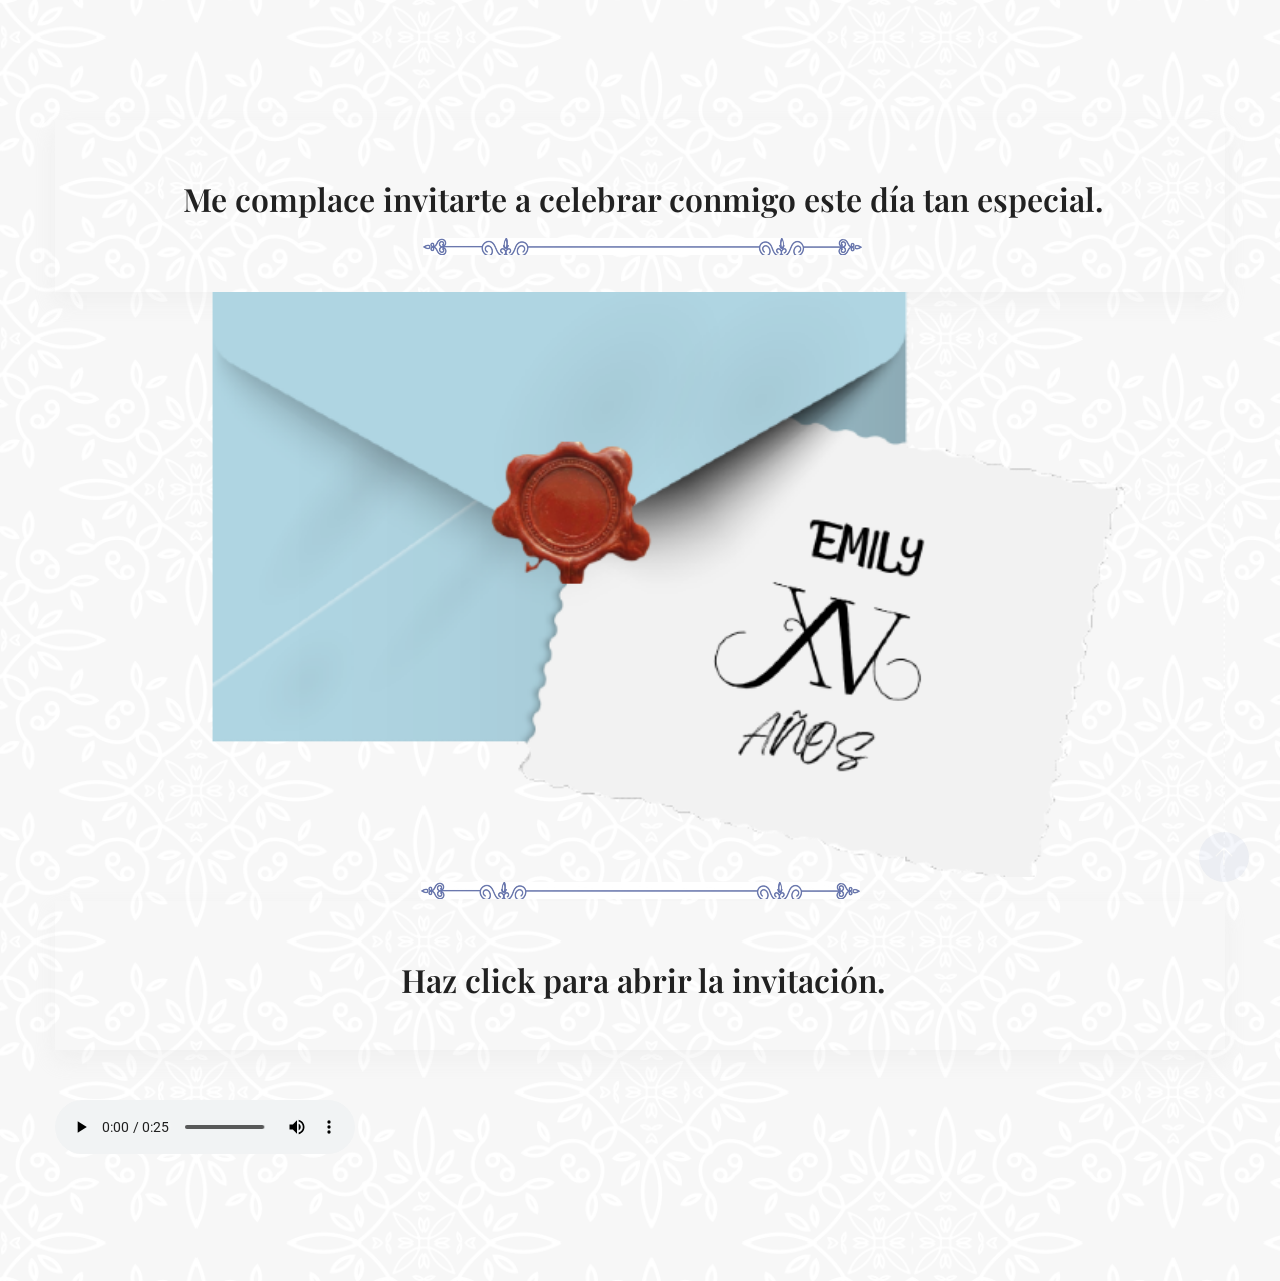
==== commit ce566fea: "add audio" ====
--- a/index.html
+++ b/index.html
@@ -59,7 +59,7 @@
                                
                             </div>
                             <div class="blog_item_img">
-                                <a  id="start" href="invitacion.html">
+                                <a  id="start" href="#">
                                 <img class="card-img rounded-0" src="assets/img/blog/single_blog_1.png" alt="">
                                  </a>
                             </div>
@@ -75,7 +75,10 @@
                               
                             </div>
                         </article>
-                     
+                         <audio id="audio" controls autoplay>
+							<source src="assets/music/music.ogg" type="audio/ogg">
+							Your browser does not support the audio element.
+						</audio>
                     </div>
                 </div>                    
             </div>
@@ -85,16 +88,17 @@
 </main>
 <script>
 const myElement = document.getElementById('start');
-if (myElement) {
-     console.log("existe");
-    myElement.addEventListener('click', function () {
-        // Guardamos una señal en localStorage antes de irnos
-        localStorage.setItem('reproducirAudio', 'true');
-        
-        // Redirigimos a la siguiente página
-       console.log("hice click");
-    });
-}
+			if (myElement) {
+				myElement.addEventListener('click', function () {
+					const audio = document.querySelector('audio');
+					audio.play().then(() => {
+						// Reproducción automática iniciada
+					}).catch(error => {
+						// La reproducción automática falló, probablemente porque el usuario no ha interactuado
+					});
+					console.log('Element clicked!');
+				});
+			}
 </script>
 
 <!-- JS here -->
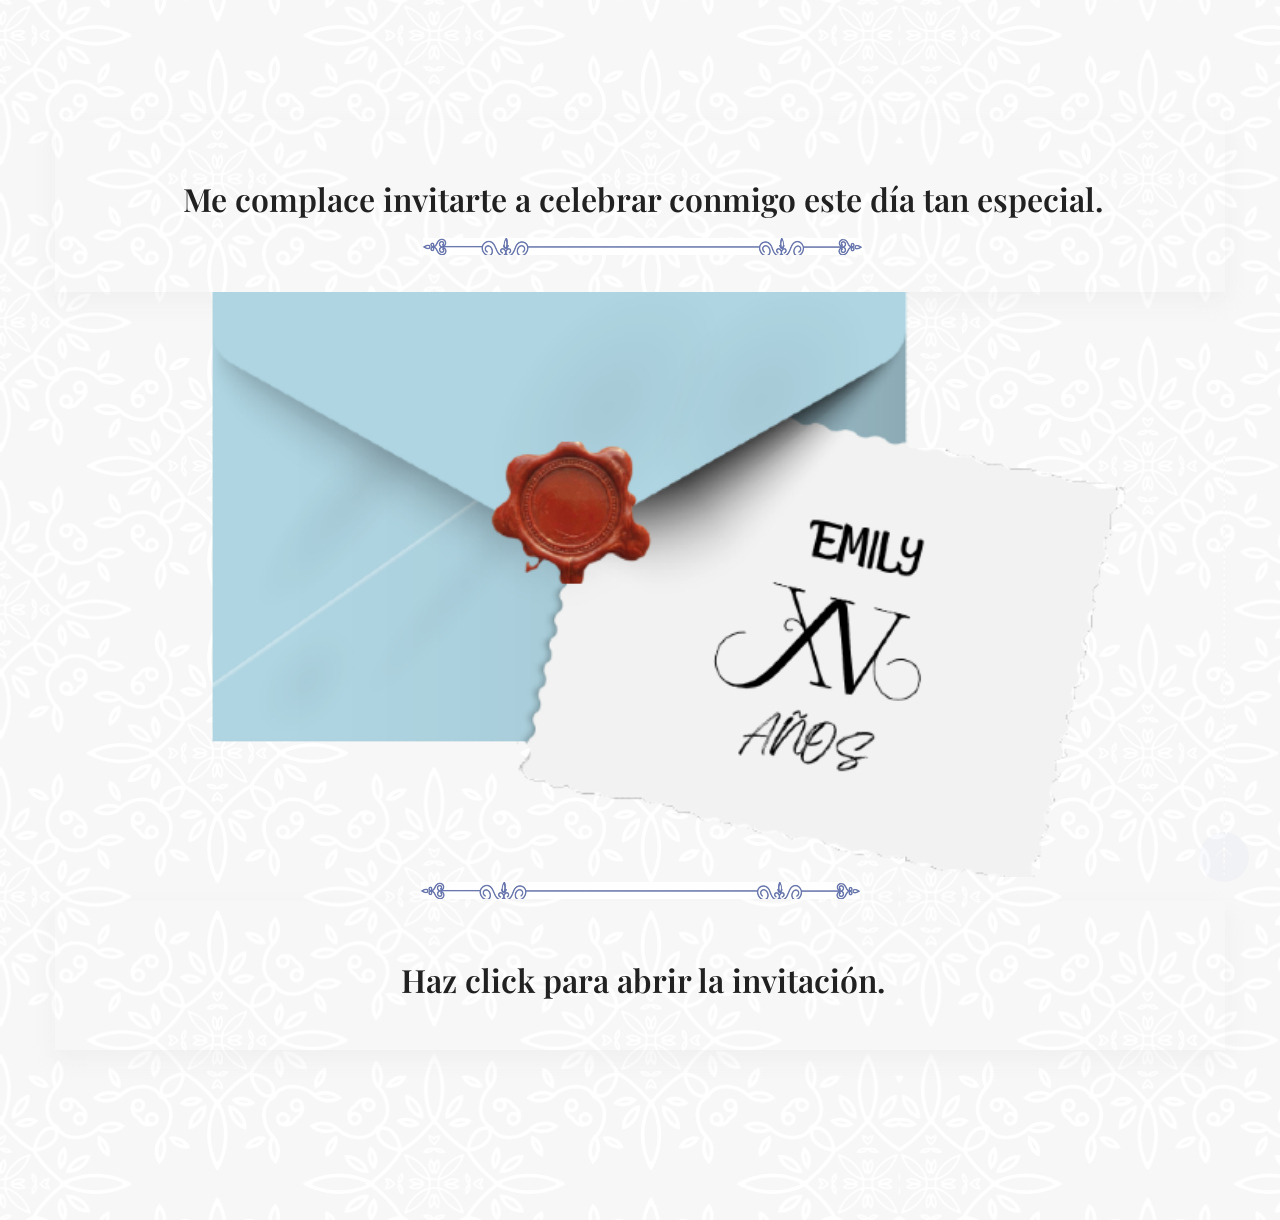
==== commit 7db79c9e: "add audio" ====
--- a/index.html
+++ b/index.html
@@ -39,7 +39,7 @@
    
 </header>
 
-<main style="background-image: url('assets/img/gallery/section_bg1.png'); background-size: cover; background-position: center; background-repeat: repeat;">  
+<main id="sobreInv" style="background-image: url('assets/img/gallery/section_bg1.png'); background-size: cover; background-position: center; background-repeat: repeat;">  
     <!--? slider Area Start-->
 
     <!--================Blog Area =================-->
@@ -59,7 +59,7 @@
                                
                             </div>
                             <div class="blog_item_img">
-                                <a  id="start" href="#">
+                                <a  id="start" href="#invitacion">
                                 <img class="card-img rounded-0" src="assets/img/blog/single_blog_1.png" alt="">
                                  </a>
                             </div>
@@ -75,21 +75,351 @@
                               
                             </div>
                         </article>
-                         <audio id="audio" controls autoplay>
+                    </div>
+                </div>                    
+            </div>
+        </div>
+    </section>
+    <!--================Blog Area =================-->
+</main>
+<main id="invitacion" >
+    <!--? Slider Area Start-->
+    <div class="slider-area">
+        <div class="slider-active">
+            <!-- Single Slider -->
+            <div class="single-slider slider-height hero-overly d-flex align-items-center">
+                <div class="container">
+                    <div class="row d-flex align-items-center">
+                        <div class="col-xl-8 col-lg-6 col-md-8 ">
+                            <div class="hero__caption">
+                                <span data-animation="fadeInLeft" data-delay=".3s">Julio 25</span>
+                                <h1 data-animation="fadeInLeft" data-delay=".5s" data-duration="2000ms">Emily<strong> Stephanie </strong></h1>
+                                <p data-animation="fadeInLeft" data-delay=".9s">XV años</p>
+                            </div>
+                        </div>
+                    </div>
+                </div>
+            </div>
+            <!-- Single Slider -->
+            <div class="single-slider slider-height hero-overly d-flex align-items-center">
+                <div class="container">
+                    <div class="row d-flex align-items-center">
+                        <div class="col-xl-8 col-lg-6 col-md-8 ">
+                            <div class="hero__caption">
+                                <span data-animation="fadeInLeft" data-delay=".3s">Julio 25</span>
+                                <h1 data-animation="fadeInLeft" data-delay=".5s" data-duration="2000ms">Emily<strong> Stephanie </strong></h1>
+                                <p data-animation="fadeInLeft" data-delay=".9s">XV años</p>
+                            </div>
+                        </div>
+                    </div>
+                </div>
+            </div>
+        </div>
+    </div>
+    <!-- Slider Area End-->
+    <!--? Our Story Start -->
+    <div class="Our-story-area story-padding">
+        <div class="container">
+            <!-- Section Tittle -->
+            <div class="row d-flex justify-content-center">
+                <div class="col-xl-7 col-lg-8">
+                    <div class="section-tittle text-center mb-70">
+                        <h2>Érase una vez​</h2>
+                        <img src="assets/img/gallery/tittle_img.png" alt="">
+                        <p>En un reino no muy lejano, vivía una hermosa princesa llamada. </p>
+                        <h3>Emily Stephanie​</h3>
+                        <p>En honor a su 15º cumpleaños, el Rey y la Reina </p><p>  han planeado una Celebración Real para su princesa..</p>
+                        <p>Tu presencia es solicitada para este evento real.</p>
+                 
+                    </div>
+                </div>
+            </div>
+            <div class="row justify-content-center">
+                <div class="col-lg-5">
+                    <div class="story-caption background-img mb-40" style="background-image: url(assets/img/gallery/story2.jpg);">
+                        <div class="story-details">
+                            <h4>Mis padres</h4>
+                            <p>Mayra Yesenia Contreras</p>
+                            <p>Omar Enrique Ortiz Hernández</p>
+                            <h4>Mis padrinos</h4>
+                            <p>Martha Ortiz Meza</p>
+                            <p>Alfonso Herrera Campos</p>
+                        </div>
+                    </div>
+                </div>
+                <div class="col-lg-5">
+                    <div class="story-img">
+                        <img  class="story2" src="assets/img/gallery/story1.jpg" alt="">
+                    </div>
+                </div>
+            </div>
+        </div>
+    </div>
+    <!-- Our Story End -->
+    <!--? Services Start -->
+    <section class="pricing-card-area section-padding30 section-bg" data-background="assets/img/gallery/section_bg1.png">
+        <div class="container">
+                <!-- Section Tittle -->
+                <div class="row d-flex justify-content-center">
+                <div class="col-lg-8">
+                    <div class="section-tittle text-center mb-70">
+                        <h2>Información del evento</h2>
+                        <img src="assets/img/gallery/tittle_img.png" alt="">
+                        <p>Con mucha alegría, te compartimos los lugares donde celebraremos este día tan especial.</p>
+                    </div>
+                </div>
+            </div>
+            <div class="row align-items-end">
+                <div class="col-xl-6 col-lg-6 col-md-6">
+                    <div class="single-card text-center mb-30">
+                        <div class="card-top">
+                            <img src="assets/img/icons/church.png" width="50" height="50"/>
+                            <h4>Ceremonia Religiosa</h4>
+                        </div>
+                        <div class="card-bottom">
+                            <ul>
+                                <li><i class="fas fa-calendar-alt"></i>Julio 25, 2026</li>
+                                <li><i class="far fa-clock"></i>6:00 PM</li>
+                                <li><i class="fas fa-map-marker-alt"></i>Templo de Capuchinas</li>
+                                <li>Ortega y Montañez 242, Centro.</li>
+                                <a href="https://www.google.com/maps/dir/?api=1&destination=Templo+de+las+capuchinas,+C.+Ortega+y+Montañes+242,+Centro,+58000+Morelia,+Mich.">
+											  <img class="btn-sm" src="assets/img/icons/mapa.png" class="img-responsive"></a>
+                        
+                                
+                            </ul>
+                        </div>
+                        <div class="card-buttons mt-30">
+                                <a href="https://www.google.com/maps/dir/?api=1&destination=Templo+de+las+capuchinas,+C.+Ortega+y+Montañes+242,+Centro,+58000+Morelia,+Mich."
+												class="btn card-btn1">Ver ubicación</a>
+                        </div>
+                    </div>
+                </div>
+                
+                <div class="col-xl-6 col-lg-6 col-md-6">
+                    <div class="single-card text-center mb-30">
+                        <div class="card-top">
+                            <img src="assets/img/icons/celebration.png" width="50" height="50"/>
+                            <h4>Recepción</h4>
+                        </div>
+                        <div class="card-bottom">
+                            <ul>
+                                <li><i class="fas fa-calendar-alt"></i>Julio 25, 2026</li>
+                                <li><i class="far fa-clock"></i>7:45 PM</li>
+                                <li><i class="fas fa-map-marker-alt"></i>Salón Bambu</li>
+                                <li> Boulevard García de  León 1111, Chapultepec sur.</li>
+                                 <a href="https://www.google.com/maps/dir/?api=1&destination=Bambú,+Blvd.+García+de+León+1111,+Chapultepec+Sur,+58260+Morelia,+Mich.">
+											  <img class="btn-sm" src="assets/img/icons/mapa.png" class="img-responsive"></a>
+                              
+                            </ul>
+                        </div>
+                        <div class="card-buttons mt-30">
+                            <a href="https://www.google.com/maps/dir/?api=1&destination=Bambú,+Blvd.+García+de+León+1111,+Chapultepec+Sur,+58260+Morelia,+Mich."
+												class="btn card-btn1">Ver ubicación</a>
+                        </div>
+                    </div>
+                </div>
+            </div>
+        </div>
+    </section>
+    <!-- Services Card End -->
+    <!--? Count Down Start -->
+    <div class="count-down-area">
+        <div class="container">
+            <div class="row justify-content-center">
+                <div class="col-lg-12 col-md-12">
+                    <div class="count-down-wrapper" data-background="assets/img/gallery/section_bg2.png">
+                        <div class="row justify-content-between">
+                            <div class="col-lg-3 col-md-6 col-sm-6">
+                                <!-- Counter Up -->
+                                <div class="single-counter text-center">
+                                    <span class="counter">23</span>
+                                    <p>días</p>
+                                </div>
+                            </div>
+                            <div class="col-lg-2 col-md-6 col-sm-6">
+                                <!-- Counter Up -->
+                                <div class="single-counter active text-center">
+                                    <span class="counter">15</span>
+                                    <p>horas</p>
+                                </div>
+                            </div>
+                            <div class="col-lg-2 col-md-6 col-sm-6">
+                                <!-- Counter Up -->
+                                <div class="single-counter text-center">
+                                    <span class="counter">46</span>
+                                    <p>minutos</p>
+                                </div>
+                            </div>
+                            <div class="col-lg-3 col-md-6 col-sm-6">
+                                <!-- Counter Up -->
+                                <div class="single-counter text-center">
+                                    <span class="counter">20</span>
+                                    <p>segundos</p>
+                                </div>
+                            </div>
+                        </div>
+                    </div>
+                </div>
+            </div>
+        </div>
+    </div>
+    <!-- Count Down End -->
+    <!--? Gallery Area Start -->
+    <div class="gallery-area section-padding4">
+        <div class="container">
+            <div class="row">
+                <div class="col-lg-4 col-md-6">
+                    <div class="single-gallery mb-30">
+                        <div class="gallery-img" style="background-image: url(assets/img/gallery/gallery1.png);">
+                        </div>
+                        <div class="thumb-content-box">
+                            <div class="thumb-content">
+                                <h3>Ver</h3>
+                                <a href="assets/img/gallery/gallery1.png" class="menorie-icon"> <i class="ti-plus"></i></a>
+                            </div>
+                        </div>
+                    </div>
+                </div>
+                <div class="col-lg-8 col-md-6">
+                    <div class="single-gallery mb-30">
+                        <div class="gallery-img" style="background-image: url(assets/img/gallery/gallery2.png);">
+                        </div>
+                        <div class="thumb-content-box">
+                            <div class="thumb-content">
+                                <h3>Ver</h3>
+                                <a href="assets/img/gallery/gallery2.png" class="menorie-icon"> <i class="ti-plus"></i></a>
+                            </div>
+                        </div>
+                    </div>
+                </div>
+            </div>
+        </div>
+    </div>
+    <!-- Gallery Area End -->
+    <!--? Gift Start -->
+    <section class="gift-area gift-padding fix" data-background="assets/img/gallery/section_bg3.png">
+        <div class="container">
+            <div class="row">
+                <div class="col-12">
+                    <div class="gift-caption text-center">
+                        <h2>El mejor regalo</h2>
+                        <p>Es tu presencia en mi fiesta. Si por alguna razón no puedes acompañarme, agradeceré mucho que nos lo informes con anticipación para organizar mejor este gran día. 💖</p>
+                        <a href="#contact-form" class="btn btn-whit">Confirma tu asistencia</a>
+                    </div>
+                </div>
+            </div>
+        </div>
+    </section>
+    <!-- Gift End -->
+    <!--? Contact form Start -->
+    <div class="contact-form section-padding30 fix">
+        <div class="container">
+            <div class="row justify-content-center">
+                <div class="col-xl-6 col-lg-6">
+                    <div class="form-wrapper">
+                        <form id="contact-form" action="#" method="POST">
+                            <!-- section tittle -->
+                            <div class="row ">
+                                <div class="col-lg-12">
+                                    <div class="section-tittle tittle-form text-center mb-30">
+                                        <h2>¿Me acompañarás?</h2>
+                                      <img src="assets/img/gallery/tittle_img2.png" alt="">  
+                                    </div>
+                                </div>
+                            </div>
+                            <div class="row">
+                                <div class="col-lg-12">
+                                    <div class="form-box mb-30">
+                                        <input type="text" name="name" placeholder="Nombre">
+                                    </div>
+                                </div>
+                                <div class="col-lg-12">
+                                    <div class="form-box subject-icon mb-30">
+                                        <input type="tel" name="subject" placeholder="Celular">
+                                    </div>
+                                </div>
+                                <div class="col-lg-12 mb-30">
+                                    <div class="select-itms">
+                                        <select name="select" id="select2">
+                                            <option value="">1 pase</option>
+                                            <option value="">2 pases</option>
+                                            <option value="">3 pases</option>
+                                            <option value="">4 pases</option>
+                                        </select>
+                                    </div>
+                                </div>
+                                <div class="col-lg-12">
+                                    <div class="form-box message-icon mb-30">
+                                        <textarea name="message" id="message" placeholder="Mensaje"></textarea>
+                                    </div>
+                                <div class="submit-info">
+                                    <button class="btn" type="submit">Confirmar</button>
+                                </div>
+                                </div>
+                            </div>
+                        </form>
+                        <!-- Shape inner Flower -->
+                        <div class="shape-inner-flower">
+                            <img src="assets/img/gallery/shape2.png" class="shpe2" alt="">
+                        </div>
+                        <!-- Shape outer Flower -->
+                        <div class="shape-outer-flower">
+                            <img src="assets/img/flower/from-top.png" class="outer-top" alt="">
+                            <img src="assets/img/flower/from-bottom.png" class="outer-bottom" alt="">
+                        </div>
+                    </div>
+                </div>
+            </div>
+        </div>
+    </div>
+    <!-- Contact form End -->
+    <section class="brand-area section-padding-b">
+        <div class="container">
+                <!-- Section Tittle -->
+                <div class="row d-flex justify-content-center">
+                <div class="col-lg-8">
+                    <div class="section-tittle text-center mb-80">
+                        <h2>Mesa de regalos</h2>
+                        <img src="assets/img/gallery/tittle_img.png" alt="">
+                        <p>La mayor alegría de la princesa será celebrar este día junto a ti. Tu presencia es el regalo más valioso. Si deseas consentirla con un detalle, cualquier obsequio será bienvenido. Y si prefieres, también habrá una lluvia de sobres. 👑✨</p>
+                    </div>
+                </div>
+            </div>
+          
+    </section>
+    <section class="brand-area section-padding-b">
+        <div class="container">
+                <!-- Section Tittle -->
+                <div class="row d-flex justify-content-center">
+                <div class="col-lg-8">
+                    <div class="section-tittle text-center mb-80">
+                        <h2>Código de vestimenta</h2>
+                        <img src="assets/img/gallery/tittle_img.png" alt="">
+                        <p>Lo más importante es tu comodidad, pero nos encantaría que nos acompañaras con vestimenta
+							formal</p>
+                            	<figure>
+									<img src="assets/img/icons/boda.png">
+								</figure>
+                        <audio id="audio" controls autoplay>
 							<source src="assets/music/music.ogg" type="audio/ogg">
 							Your browser does not support the audio element.
 						</audio>
                     </div>
-                </div>                    
-            </div>
-        </div>
+               
+                </div>
+            </div>
+          
     </section>
-    <!--================Blog Area =================-->
 </main>
 <script>
+const invitacion = document.getElementById('invitacion');
+invitacion.style.display = 'none';
 const myElement = document.getElementById('start');
+const sobreInv = document.getElementById('sobreInv');
 			if (myElement) {
 				myElement.addEventListener('click', function () {
+                    invitacion.style.display = 'block';
+                    sobreInv.style.display = 'none';
 					const audio = document.querySelector('audio');
 					audio.play().then(() => {
 						// Reproducción automática iniciada
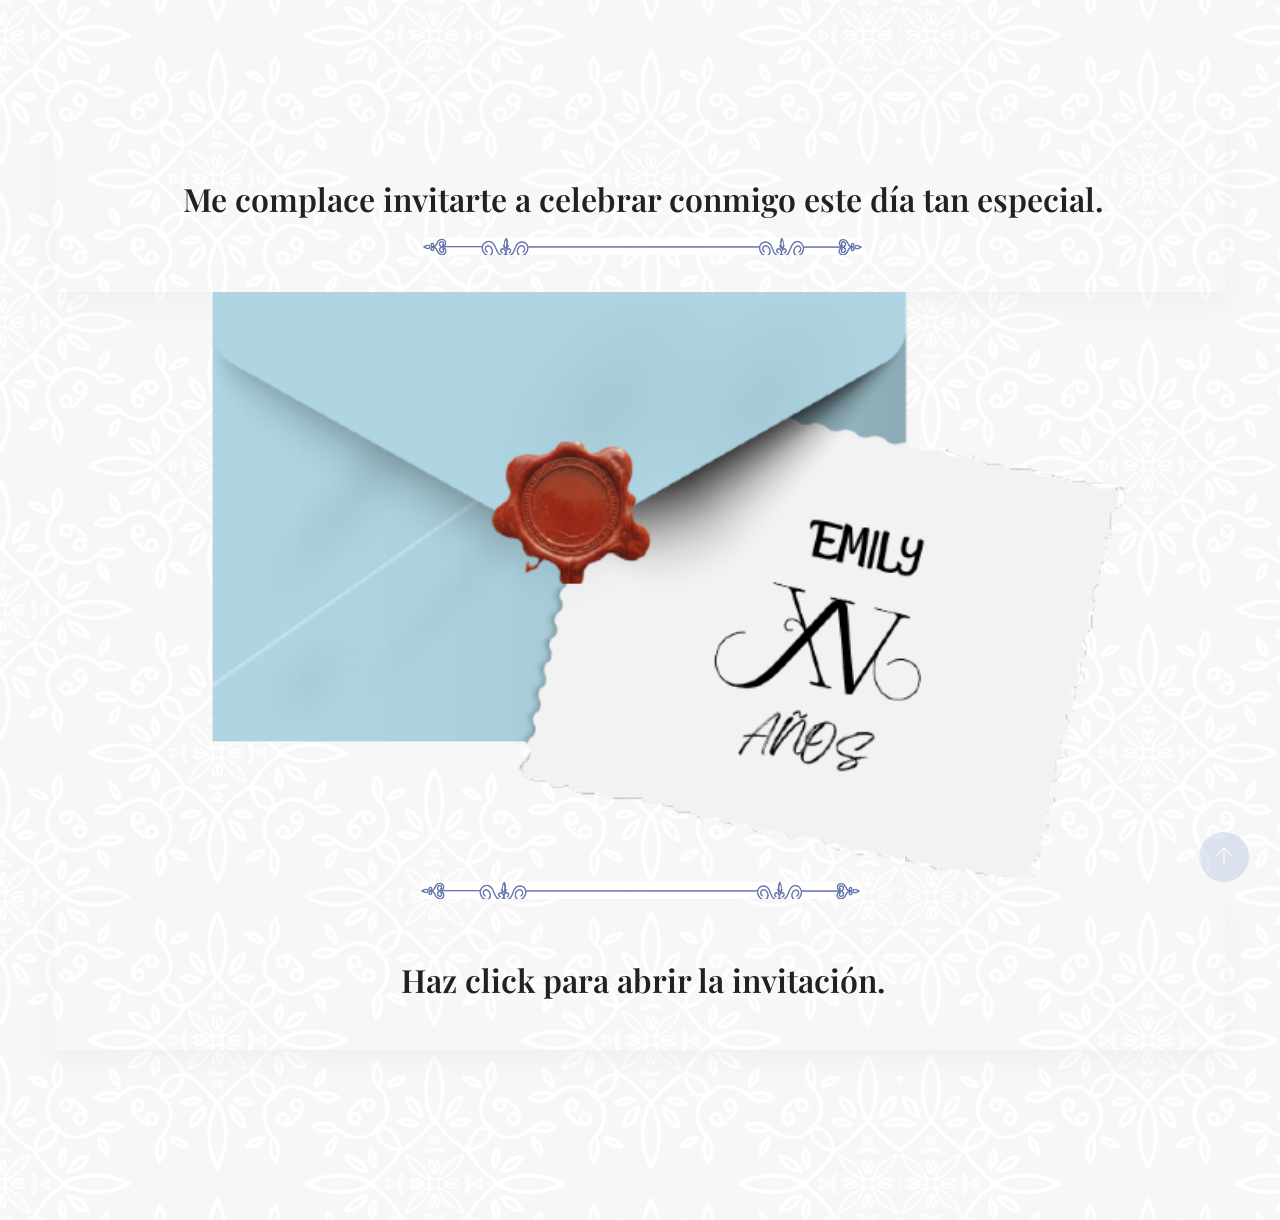
==== commit 27680728: "add form" ====
--- a/index.html
+++ b/index.html
@@ -317,7 +317,7 @@
             <div class="row justify-content-center">
                 <div class="col-xl-6 col-lg-6">
                     <div class="form-wrapper">
-                        <form id="contact-form" action="#" method="POST">
+                        <form id="contact-form"  method="POST">
                             <!-- section tittle -->
                             <div class="row ">
                                 <div class="col-lg-12">
@@ -330,17 +330,17 @@
                             <div class="row">
                                 <div class="col-lg-12">
                                     <div class="form-box mb-30">
-                                        <input type="text" name="name" placeholder="Nombre">
+                                        <input type="text" name="name" id="name" placeholder="Nombre">
                                     </div>
                                 </div>
                                 <div class="col-lg-12">
                                     <div class="form-box subject-icon mb-30">
-                                        <input type="tel" name="subject" placeholder="Celular">
+                                        <input type="tel" name="cel" id="cel" placeholder="Celular">
                                     </div>
                                 </div>
                                 <div class="col-lg-12 mb-30">
                                     <div class="select-itms">
-                                        <select name="select" id="select2">
+                                        <select name="pases" id="pases">
                                             <option value="">1 pase</option>
                                             <option value="">2 pases</option>
                                             <option value="">3 pases</option>
@@ -429,6 +429,27 @@
 					console.log('Element clicked!');
 				});
 			}
+
+            const URL_APPS_SCRIPT = "https://script.google.com/macros/s/AKfycbyiK0xYFSFz2Ct7sv9Uh6V5oivoLFt6pulII2M1wqOE3hAKzt_LRaDwBY4tsKWNHNRSsA/exec";
+
+  document.getElementById("contact-form").addEventListener("submit", function(e) {
+    e.preventDefault();
+    
+    fetch(URL_APPS_SCRIPT, {
+      method: 'POST',
+      body: new FormData(this)
+    })
+    .then(response => response.json())
+    .then(data => {
+      if (data.result === "success") {
+        alert("¡Datos enviados con éxito!");
+        document.getElementById("miFormulario").reset();
+      } else {
+        alert("Ocurrió un error.");
+      }
+    })
+    .catch(error => console.error('Error:', error));
+  });
 </script>
 
 <!-- JS here -->
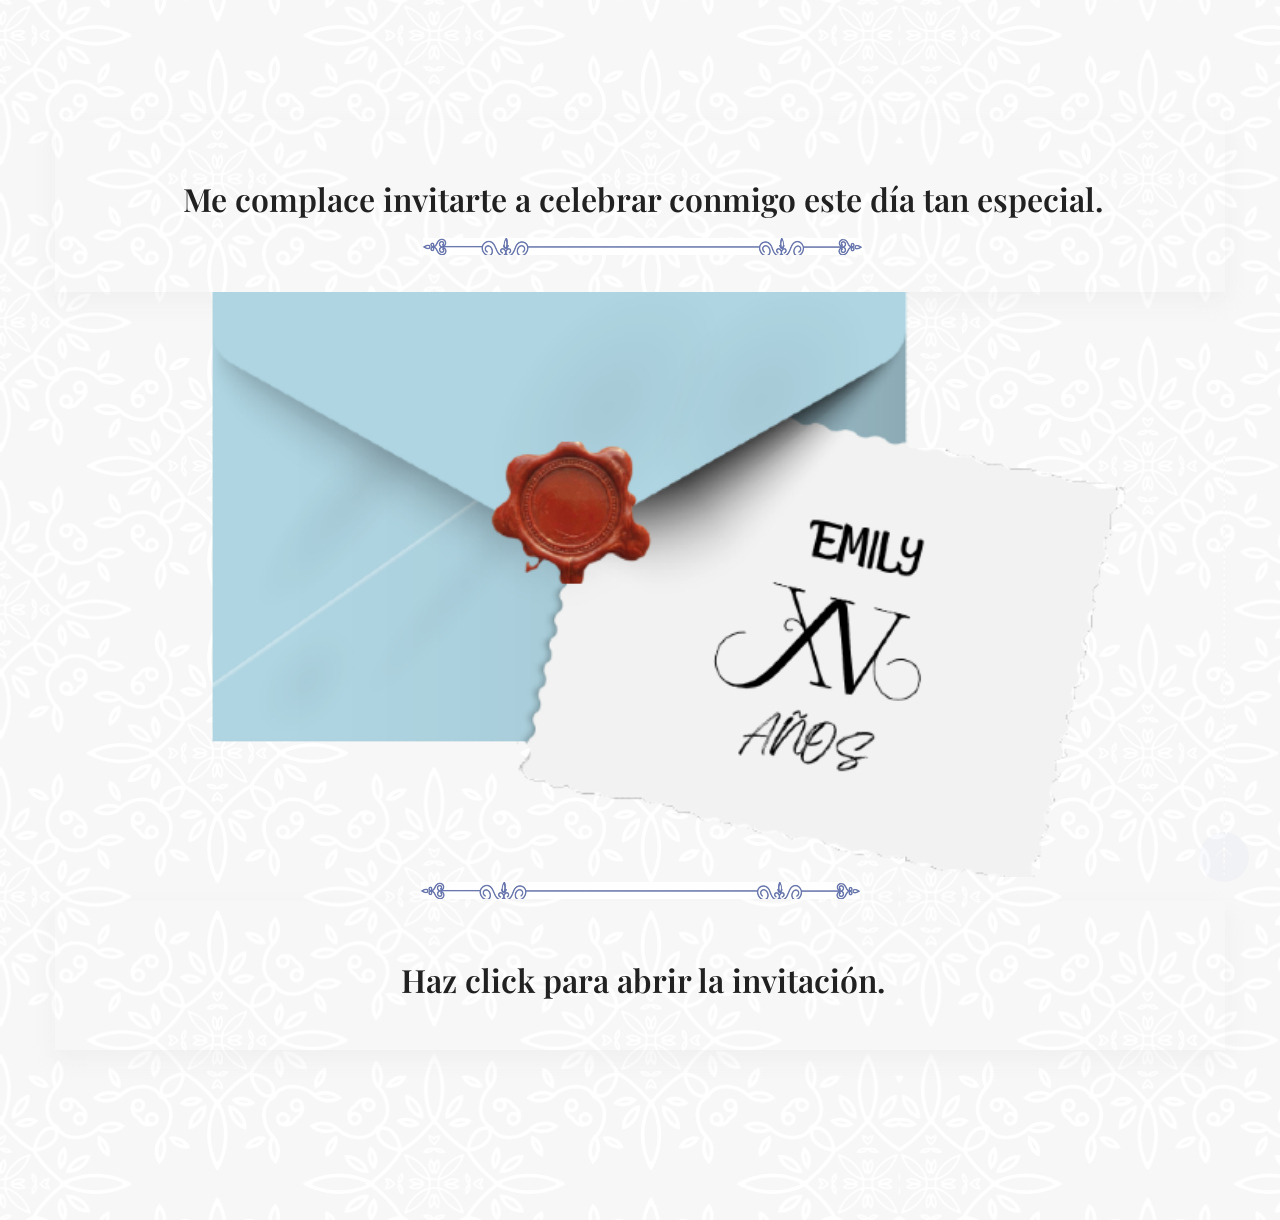
==== commit 34e38d72: "add whatsapp" ====
--- a/index.html
+++ b/index.html
@@ -50,7 +50,7 @@
                     <div class="blog_left_sidebar">
                         <article class="blog_item">
                             <div class="blog_details">
-                                <a class="d-inline-block" href="invitacion.html">
+                                <a id="link1" class="d-inline-block" href="#invitacion">
                                     <h2>Me complace invitarte a celebrar conmigo este día tan especial.</h2>
                                      <div class=" text-center">
                                      <img src="assets/img/gallery/tittle_img.png" alt="">
@@ -69,7 +69,7 @@
                             </div>
 
                             <div class="blog_details">
-                                <a class="d-inline-block" href="invitacion.html">
+                                <a id="link2" class="d-inline-block" href="#invitacion">
                                     <h2>Haz click para abrir la invitación.</h2>
                                 </a>
                               
@@ -149,7 +149,7 @@
                 </div>
                 <div class="col-lg-5">
                     <div class="story-img">
-                        <img  class="story2" src="assets/img/gallery/story1.jpg" alt="">
+                        <img  class="story2" src="assets/img/gallery/gallery2.png" alt="">
                     </div>
                 </div>
             </div>
@@ -282,12 +282,12 @@
                 </div>
                 <div class="col-lg-8 col-md-6">
                     <div class="single-gallery mb-30">
-                        <div class="gallery-img" style="background-image: url(assets/img/gallery/gallery2.png);">
+                        <div class="gallery-img" style="background-image: url(assets/img/gallery/story1.jpg);">
                         </div>
                         <div class="thumb-content-box">
                             <div class="thumb-content">
                                 <h3>Ver</h3>
-                                <a href="assets/img/gallery/gallery2.png" class="menorie-icon"> <i class="ti-plus"></i></a>
+                                <a href="assets/img/gallery/story1.jpg" class="menorie-icon"> <i class="ti-plus"></i></a>
                             </div>
                         </div>
                     </div>
@@ -304,7 +304,7 @@
                     <div class="gift-caption text-center">
                         <h2>El mejor regalo</h2>
                         <p>Es tu presencia en mi fiesta. Si por alguna razón no puedes acompañarme, agradeceré mucho que nos lo informes con anticipación para organizar mejor este gran día. 💖</p>
-                        <a href="#contact-form" class="btn btn-whit">Confirma tu asistencia</a>
+                        <a href="https://wa.me/524431065240?text=Confirmo%20mi%20asistencia%20los%20XVs%20años%20de%20Emily" class="btn btn-whit">Confirma tu asistencia</a>
                     </div>
                 </div>
             </div>
@@ -316,13 +316,13 @@
         <div class="container">
             <div class="row justify-content-center">
                 <div class="col-xl-6 col-lg-6">
-                    <div class="form-wrapper">
+                    <div class="form-wrapper">                  
                         <form id="contact-form"  method="POST">
                             <!-- section tittle -->
                             <div class="row ">
                                 <div class="col-lg-12">
                                     <div class="section-tittle tittle-form text-center mb-30">
-                                        <h2>¿Me acompañarás?</h2>
+                                        <h2>Itinerario</h2>
                                       <img src="assets/img/gallery/tittle_img2.png" alt="">  
                                     </div>
                                 </div>
@@ -394,12 +394,12 @@
                 <div class="col-lg-8">
                     <div class="section-tittle text-center mb-80">
                         <h2>Código de vestimenta</h2>
-                        <img src="assets/img/gallery/tittle_img.png" alt="">
+                        <img  src="assets/img/gallery/tittle_img.png" alt="">
                         <p>Lo más importante es tu comodidad, pero nos encantaría que nos acompañaras con vestimenta
 							formal</p>
-                            	<figure>
-									<img src="assets/img/icons/boda.png">
-								</figure>
+                            	
+									<img  src="assets/img/icons/boda.png">
+								
                         <audio id="audio" controls autoplay>
 							<source src="assets/music/music.ogg" type="audio/ogg">
 							Your browser does not support the audio element.
@@ -415,41 +415,36 @@
 const invitacion = document.getElementById('invitacion');
 invitacion.style.display = 'none';
 const myElement = document.getElementById('start');
+const link1 = document.getElementById('link1');
+const link2 = document.getElementById('link2');
 const sobreInv = document.getElementById('sobreInv');
-			if (myElement) {
-				myElement.addEventListener('click', function () {
-                    invitacion.style.display = 'block';
-                    sobreInv.style.display = 'none';
-					const audio = document.querySelector('audio');
-					audio.play().then(() => {
-						// Reproducción automática iniciada
-					}).catch(error => {
-						// La reproducción automática falló, probablemente porque el usuario no ha interactuado
-					});
-					console.log('Element clicked!');
-				});
-			}
-
-            const URL_APPS_SCRIPT = "https://script.google.com/macros/s/AKfycbyiK0xYFSFz2Ct7sv9Uh6V5oivoLFt6pulII2M1wqOE3hAKzt_LRaDwBY4tsKWNHNRSsA/exec";
-
-  document.getElementById("contact-form").addEventListener("submit", function(e) {
-    e.preventDefault();
-    
-    fetch(URL_APPS_SCRIPT, {
-      method: 'POST',
-      body: new FormData(this)
-    })
-    .then(response => response.json())
-    .then(data => {
-      if (data.result === "success") {
-        alert("¡Datos enviados con éxito!");
-        document.getElementById("miFormulario").reset();
-      } else {
-        alert("Ocurrió un error.");
-      }
-    })
-    .catch(error => console.error('Error:', error));
-  });
+
+configurarInvitacion(myElement);
+configurarInvitacion(link1);
+configurarInvitacion(link2);
+
+
+function configurarInvitacion(triggerElement) {
+    if (!triggerElement) return;
+
+    triggerElement.addEventListener('click', () => {
+        // Cambiar visibilidad
+        invitacion.style.display = 'block';
+        sobreInv.style.display = 'none';
+
+        // Intentar reproducir audio
+        const audio = document.querySelector('audio');
+        if (audio) {
+            audio.play().catch(error => {
+                console.warn('La reproducción fue bloqueada por el navegador:', error);
+            });
+        }
+
+        console.log('Invitación abierta y audio iniciado.');
+    });
+}
+
+ 
 </script>
 
 <!-- JS here -->
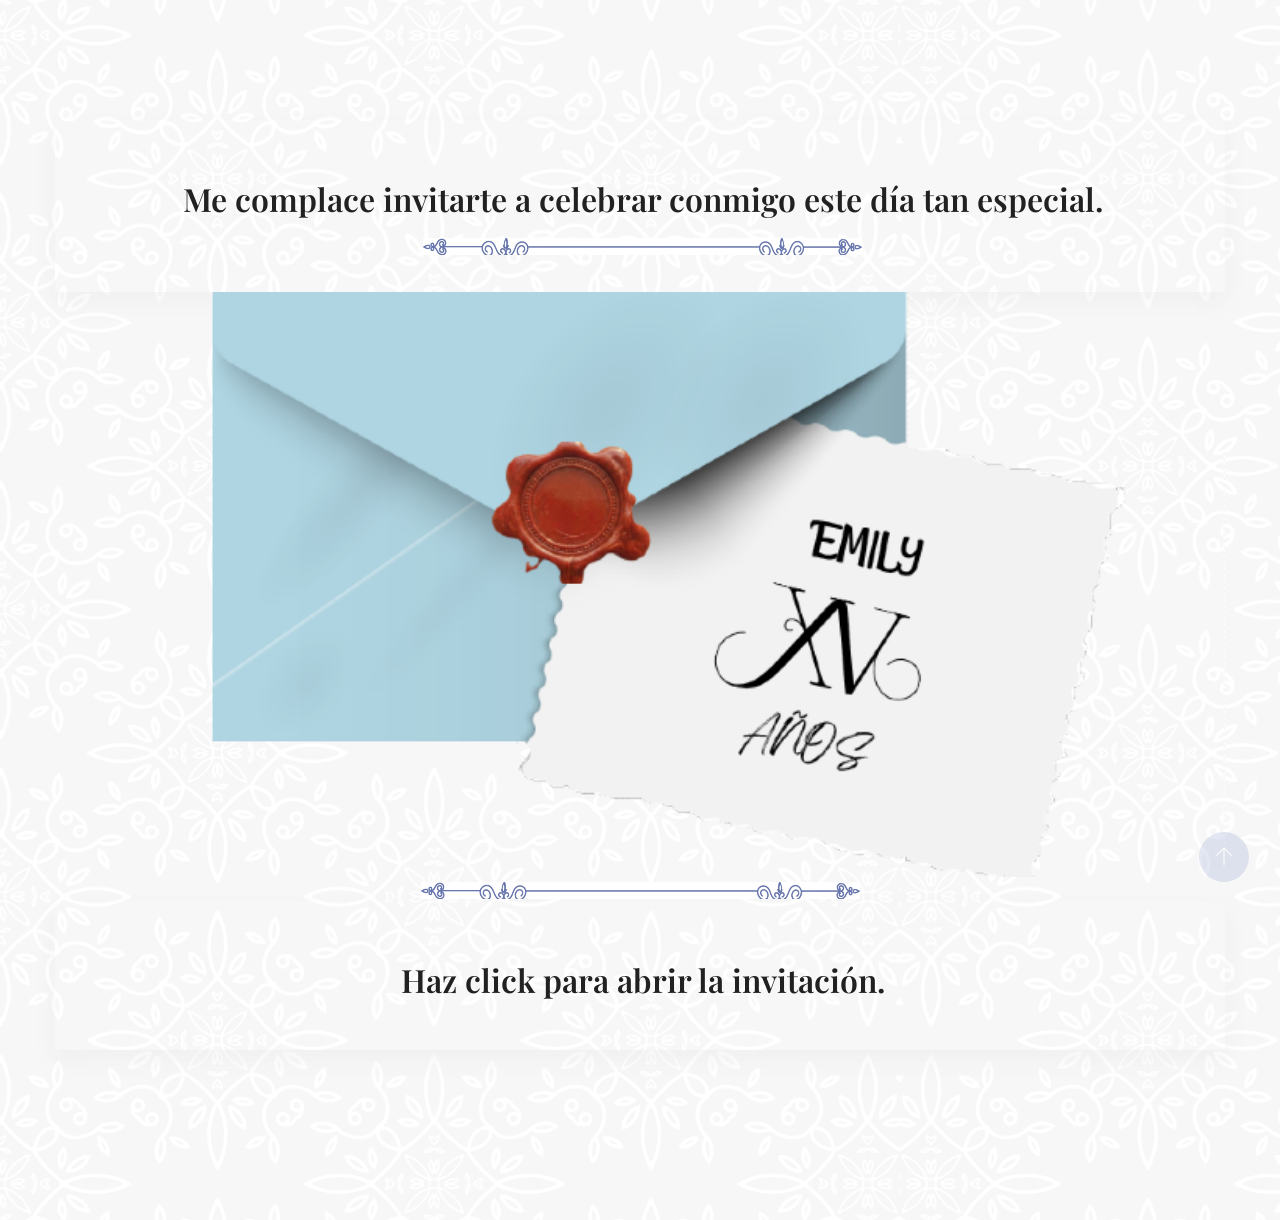
==== commit cfe68ba4: "add whatsapp" ====
--- a/index.html
+++ b/index.html
@@ -328,35 +328,48 @@
                                 </div>
                             </div>
                             <div class="row">
-                                <div class="col-lg-12">
-                                    <div class="form-box mb-30">
-                                        <input type="text" name="name" id="name" placeholder="Nombre">
-                                    </div>
-                                </div>
-                                <div class="col-lg-12">
-                                    <div class="form-box subject-icon mb-30">
-                                        <input type="tel" name="cel" id="cel" placeholder="Celular">
-                                    </div>
-                                </div>
-                                <div class="col-lg-12 mb-30">
-                                    <div class="select-itms">
-                                        <select name="pases" id="pases">
-                                            <option value="">1 pase</option>
-                                            <option value="">2 pases</option>
-                                            <option value="">3 pases</option>
-                                            <option value="">4 pases</option>
-                                        </select>
-                                    </div>
-                                </div>
-                                <div class="col-lg-12">
-                                    <div class="form-box message-icon mb-30">
-                                        <textarea name="message" id="message" placeholder="Mensaje"></textarea>
-                                    </div>
-                                <div class="submit-info">
-                                    <button class="btn" type="submit">Confirmar</button>
-                                </div>
-                                </div>
-                            </div>
+                                <table>
+    
+        <tbody>
+            <tr>
+                <th><img src="assets/img/icons/church2.png"></th>
+                <td>06:00 PM. Ceremonia religiosa.</td>
+            </tr>
+            <tr>
+                <th><img src="assets/img/icons/entrance.png"></td>
+                <td>07:45 PM. Recepción.</td>
+            </tr>
+             <tr>
+                <th><img src="assets/img/icons/girl.png"></th>
+                <td>08:10 PM. Entrada de la quinceañera.</td>
+            </tr>
+             <tr>
+                <th><img src="assets/img/icons/dance.png"></th>
+                <td>08:30 PM. Vals.</td>
+            </tr>
+             <tr>
+                <th><img src="assets/img/icons/brindis.png"></th>
+                <td>09:00 PM. Brindis.</td>
+            </tr>
+             <tr>
+                <th><img src="assets/img/icons/banquet.png"></th>
+                <td>09:10 PM. Banquete.</td>
+            </tr>
+             <tr>
+                <th><img src="assets/img/icons/cake.png"></th>
+                <td>09:40 PM. Pastel.</td>
+            </tr>
+              <tr>
+                <th><img src="assets/img/icons/disco.png"></th>
+                <td>10:00 PM. A bailar!!!</td>
+            </tr>
+             <tr>
+                <th><img src="assets/img/icons/close.png"></th>
+                <td>01:00 AM. Cierre Evento.</td>
+            </tr>
+        </tbody>
+    </table>	
+				</div>
                         </form>
                         <!-- Shape inner Flower -->
                         <div class="shape-inner-flower">
@@ -397,8 +410,6 @@
                         <img  src="assets/img/gallery/tittle_img.png" alt="">
                         <p>Lo más importante es tu comodidad, pero nos encantaría que nos acompañaras con vestimenta
 							formal</p>
-                            	
-									<img  src="assets/img/icons/boda.png">
 								
                         <audio id="audio" controls autoplay>
 							<source src="assets/music/music.ogg" type="audio/ogg">
--- a/assets/css/style.css
+++ b/assets/css/style.css
@@ -2785,6 +2785,32 @@
     height: 84px;
     background-repeat: no-repeat
 }
+
+table {
+            width: 100%;
+            /* Une los bordes de las celdas para evitar espacios extra */
+            border-collapse: collapse; 
+            /* Elimina cualquier borde de la estructura principal */
+            border: none; 
+        }
+
+        th{
+            padding-bottom: 12px;
+            padding-left: 30px;
+            padding-right: 12px;
+            padding-top: 12px;
+            /* Asegura que las celdas individuales no tengan bordes */
+            border: none; 
+            /* Espaciado interno opcional para que el texto respire */
+            text-align: right;
+        } 
+        td {
+            /* Asegura que las celdas individuales no tengan bordes */
+            border: none; 
+            /* Espaciado interno opcional para que el texto respire */
+            padding: 12px; 
+            text-align: left;
+        }
 
 @media only screen and (min-width: 992px) and (max-width: 1199px) {
     .slider-area .hero__caption h1::before {
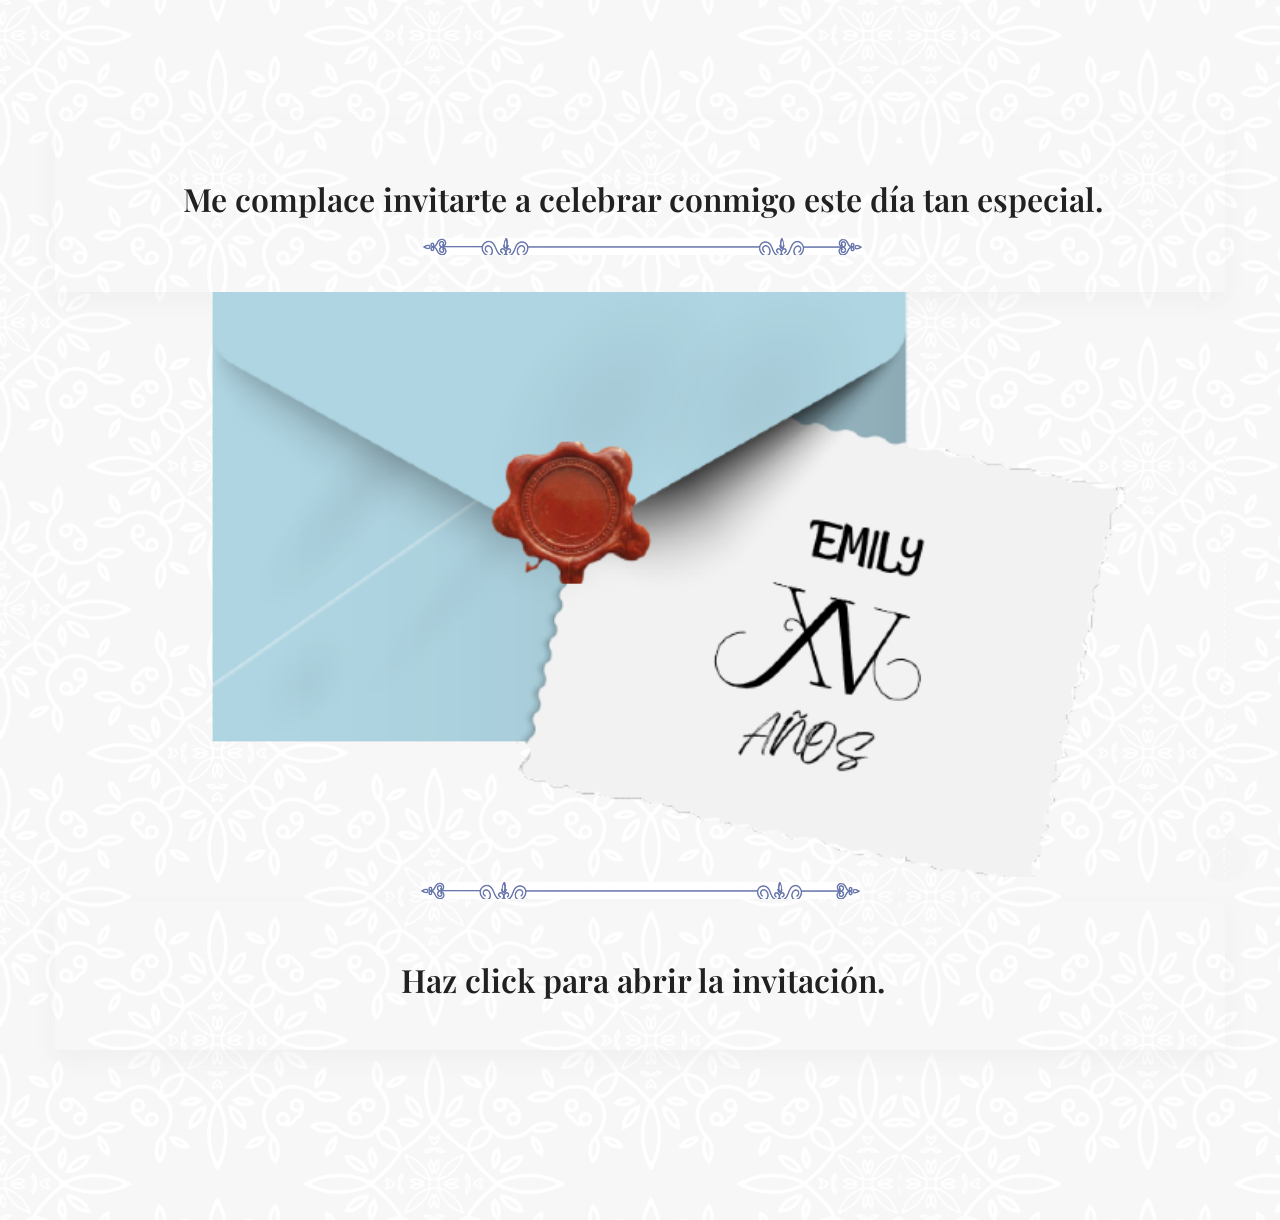
==== commit 009d3a2a: "add counter" ====
--- a/index.html
+++ b/index.html
@@ -38,6 +38,7 @@
 <header>
    
 </header>
+<script src="assets/js/simplyCountdown.js"></script>
 
 <main id="sobreInv" style="background-image: url('assets/img/gallery/section_bg1.png'); background-size: cover; background-position: center; background-repeat: repeat;">  
     <!--? slider Area Start-->
@@ -229,33 +230,8 @@
                 <div class="col-lg-12 col-md-12">
                     <div class="count-down-wrapper" data-background="assets/img/gallery/section_bg2.png">
                         <div class="row justify-content-between">
-                            <div class="col-lg-3 col-md-6 col-sm-6">
-                                <!-- Counter Up -->
-                                <div class="single-counter text-center">
-                                    <span class="counter">23</span>
-                                    <p>días</p>
-                                </div>
-                            </div>
-                            <div class="col-lg-2 col-md-6 col-sm-6">
-                                <!-- Counter Up -->
-                                <div class="single-counter active text-center">
-                                    <span class="counter">15</span>
-                                    <p>horas</p>
-                                </div>
-                            </div>
-                            <div class="col-lg-2 col-md-6 col-sm-6">
-                                <!-- Counter Up -->
-                                <div class="single-counter text-center">
-                                    <span class="counter">46</span>
-                                    <p>minutos</p>
-                                </div>
-                            </div>
-                            <div class="col-lg-3 col-md-6 col-sm-6">
-                                <!-- Counter Up -->
-                                <div class="single-counter text-center">
-                                    <span class="counter">20</span>
-                                    <p>segundos</p>
-                                </div>
+                            <div class="col-lg-12 col-md-6 col-sm-6">
+                                <div class="simply-countdown simply-countdown-one"></div>
                             </div>
                         </div>
                     </div>
@@ -457,6 +433,24 @@
 
  
 </script>
+<script>
+		var d = new Date(2026, 7, 25, 18, 0, 0);
+
+		// default example
+		simplyCountdown('.simply-countdown-one', {
+			year: d.getFullYear(),
+			month: d.getMonth(),
+			day: d.getDate()
+		});
+
+		//jQuery example
+		$('#simply-countdown-losange').simplyCountdown({
+			year: d.getFullYear(),
+			month: d.getMonth() + 1,
+			day: d.getDate(),
+			enableUtc: false
+		});
+	</script>
 
 <!-- JS here -->
 
--- a/assets/css/style.css
+++ b/assets/css/style.css
@@ -2795,10 +2795,10 @@
         }
 
         th{
-            padding-bottom: 12px;
-            padding-left: 30px;
-            padding-right: 12px;
-            padding-top: 12px;
+            padding-bottom: 10px;
+            padding-left: 20px;
+            padding-right: 10px;
+            padding-top: 10px;
             /* Asegura que las celdas individuales no tengan bordes */
             border: none; 
             /* Espaciado interno opcional para que el texto respire */
@@ -2808,7 +2808,7 @@
             /* Asegura que las celdas individuales no tengan bordes */
             border: none; 
             /* Espaciado interno opcional para que el texto respire */
-            padding: 12px; 
+            padding: 10px; 
             text-align: left;
         }
 
@@ -6387,4 +6387,64 @@
 
 .switch-wrap {
     margin-bottom: 10px
+}
+
+
+.simply-countdown {
+  /* The countdown */
+  margin-left: 8em;
+  margin-bottom: 2em;
+}
+
+.simply-countdown > .simply-section {
+  /* coutndown blocks */
+  display: inline-block;
+  width: 100px;
+  height: 100px;
+  background: rgba(0 157,113,0.8);
+  margin: 0 4px;
+  -webkit-border-radius: 50%;
+  -moz-border-radius: 50%;
+  -ms-border-radius: 50%;
+  border-radius: 50%;
+  position: relative;
+  animation: pulse 1s ease infinite;
+}
+
+@keyframes pulse {
+  0% {
+    transform: scale(1);
+  }
+  50% {
+    transform: scale(1.05);
+  }
+  100% {
+    transform: scale(1);
+  }
+}
+.simply-countdown > .simply-section > div {
+  /* countdown block inner div */
+  display: table-cell;
+  vertical-align: middle;
+  height: 100px;
+  width: 100px;
+}
+
+.simply-countdown > .simply-section .simply-amount,
+.simply-countdown > .simply-section .simply-word {
+  display: block;
+  color: white;
+  /* amounts and words */
+}
+
+.simply-countdown > .simply-section .simply-amount {
+  font-size: 30px;
+  /* amounts */
+}
+
+.simply-countdown > .simply-section .simply-word {
+  color: rgba(255, 255, 255, 0.7);
+  text-transform: uppercase;
+  font-size: 12px;
+  /* words */
 }
